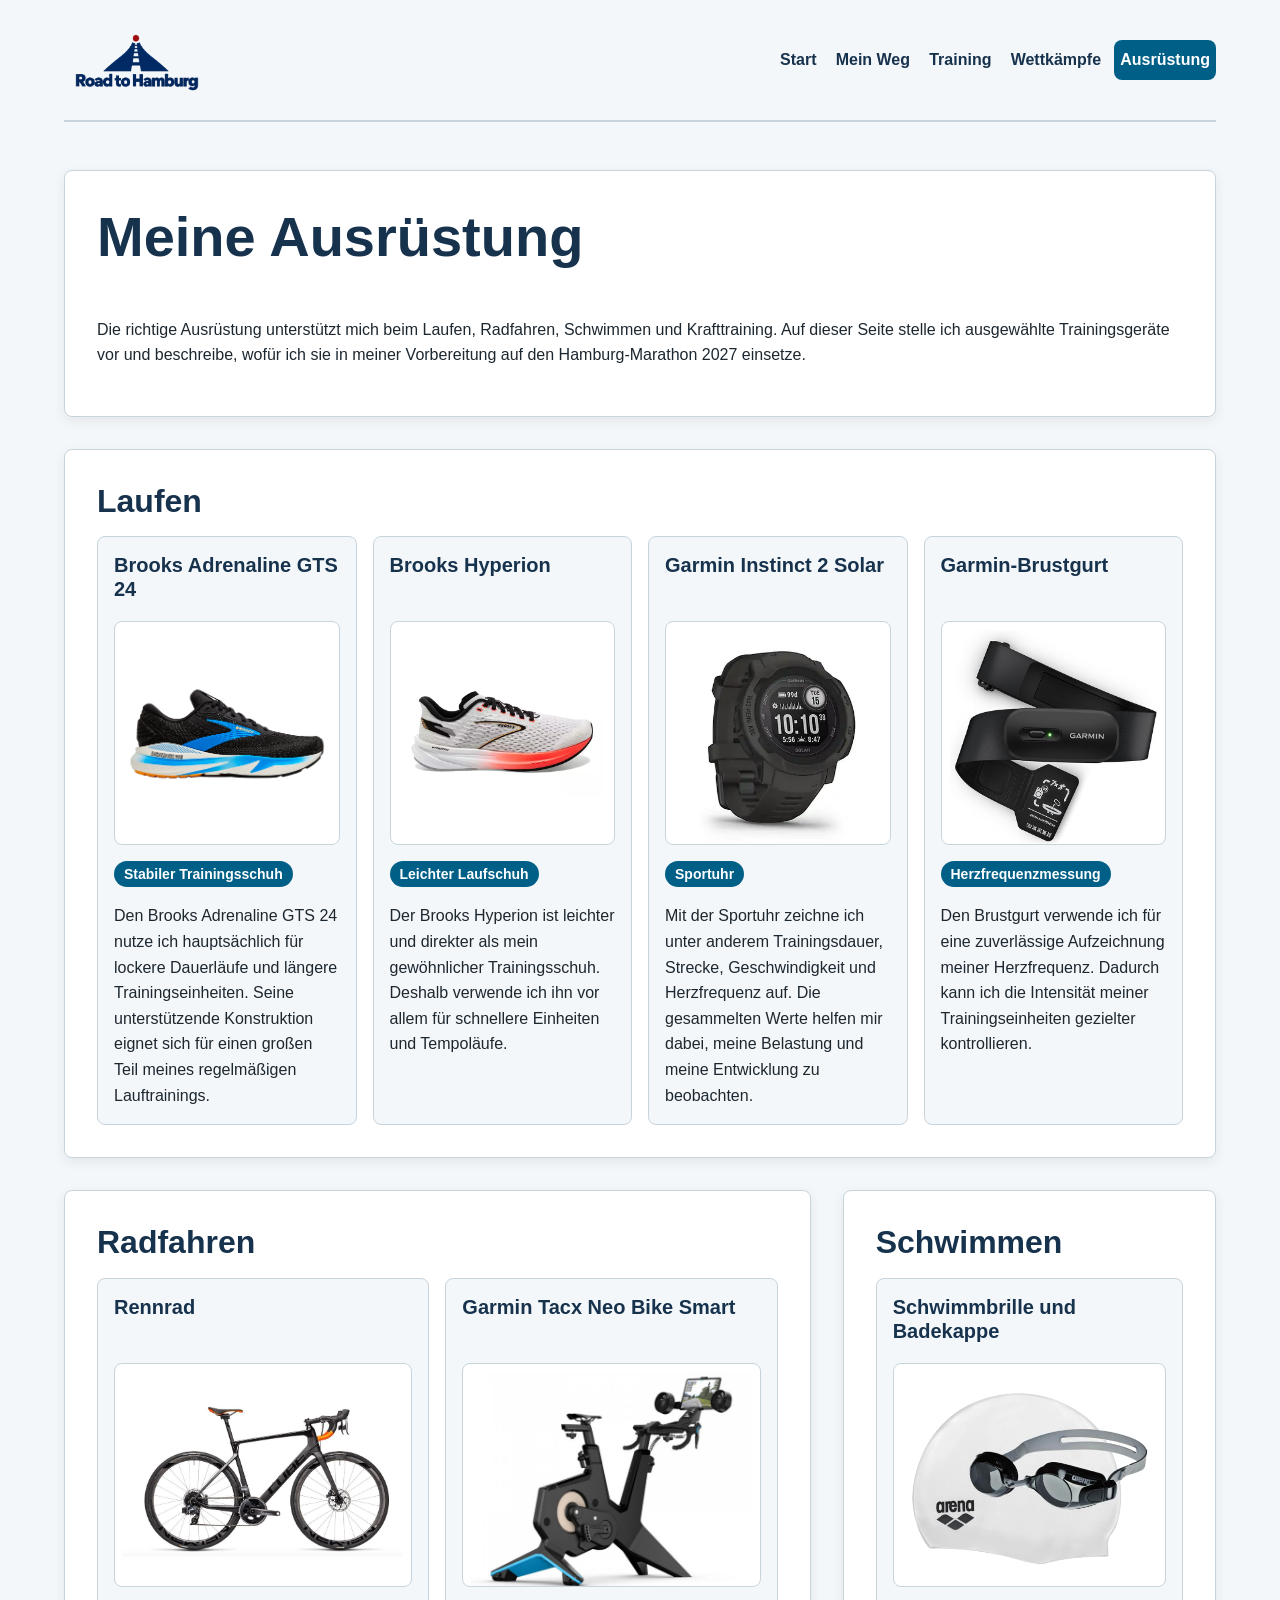
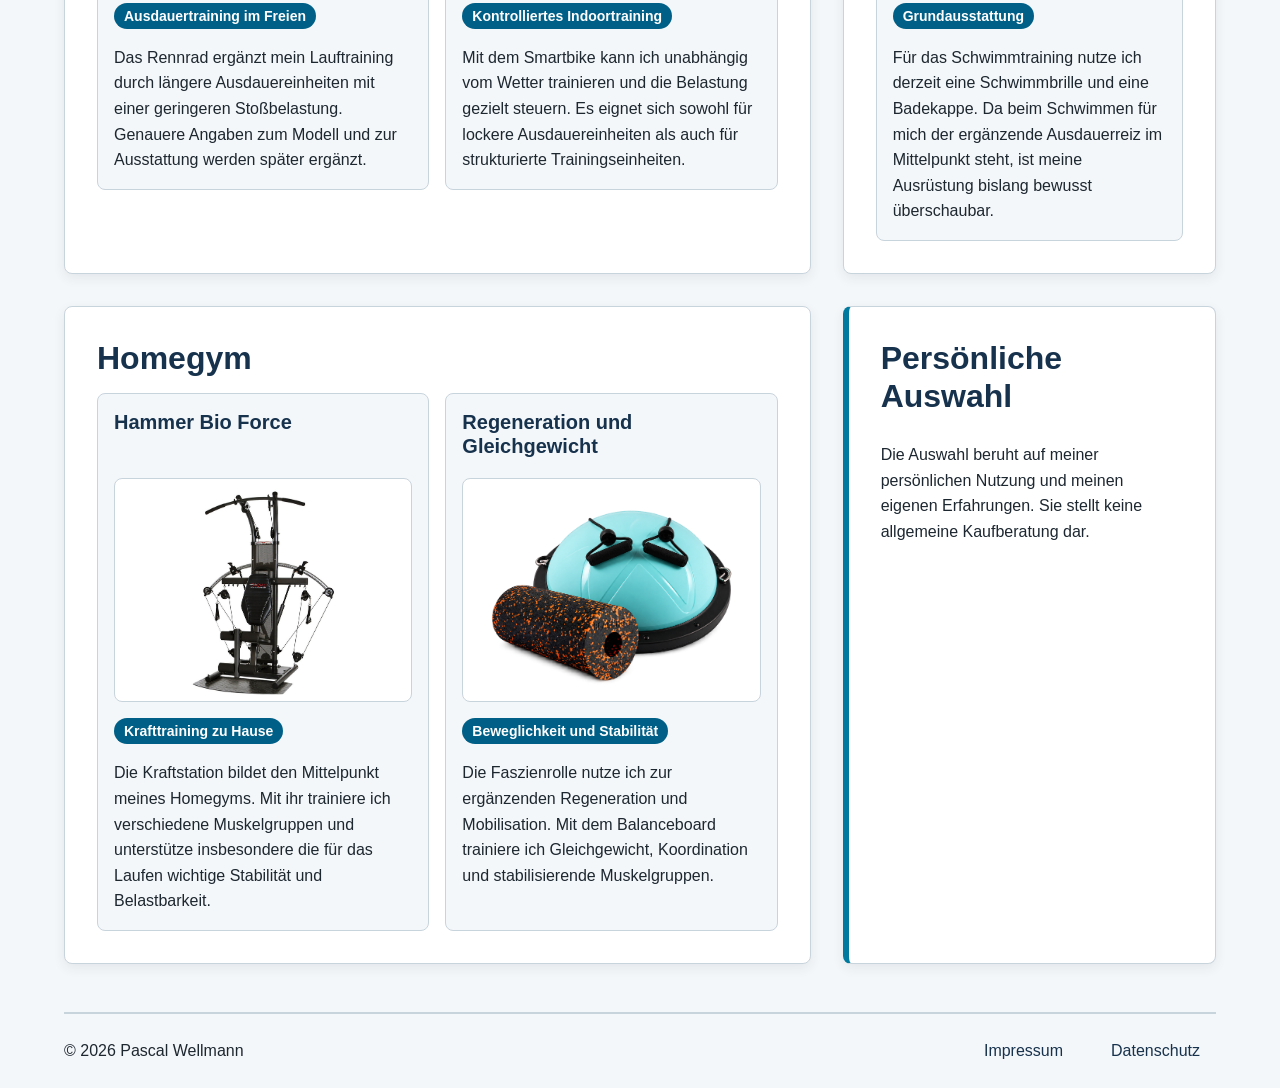
==== ausruestung.html @ a1efd4d9 "expand equipment page with content and illustrations" ====
<!doctype html>
<html lang="de">
  <head>
    <meta charset="UTF-8" />
    <meta name="viewport" content="width=device-width, initial-scale=1.0" />
    <title>Ausrüstung | Road to Hamburg</title>
    <link rel="stylesheet" href="assets/css/styles.css" />
    <script src="assets/js/components.js" defer></script>
  </head>
  <body class="page-equipment">
    <site-header></site-header>

    <main>
      <section class="equipment-intro">
        <h1>Meine Ausrüstung</h1>

        <p>
          Die richtige Ausrüstung unterstützt mich beim Laufen, Radfahren,
          Schwimmen und Krafttraining. Auf dieser Seite stelle ich ausgewählte
          Trainingsgeräte vor und beschreibe, wofür ich sie in meiner
          Vorbereitung auf den Hamburg-Marathon 2027 einsetze.
        </p>
      </section>

      <section class="equipment-running">
        <h2>Laufen</h2>

        <article>
          <h3>Brooks Adrenaline GTS 24</h3>

          <figure class="equipment-image">
            <img
              src="assets/img/gts24.png"
              alt="Mein Brooks Adrenaline GTS 24"
              width="800"
              height="600"
              loading="lazy"
            />
          </figure>

          <p class="equipment-purpose">Stabiler Trainingsschuh</p>

          <p>
            Den Brooks Adrenaline GTS 24 nutze ich hauptsächlich für lockere
            Dauerläufe und längere Trainingseinheiten. Seine unterstützende
            Konstruktion eignet sich für einen großen Teil meines regelmäßigen
            Lauftrainings.
          </p>
        </article>

        <article>
          <h3>Brooks Hyperion</h3>

          <figure class="equipment-image">
            <img
              src="assets/img/hyperion.png"
              alt="Mein Brooks Hyperion"
              width="800"
              height="600"
              loading="lazy"
            />
          </figure>

          <p class="equipment-purpose">Leichter Laufschuh</p>

          <p>
            Der Brooks Hyperion ist leichter und direkter als mein gewöhnlicher
            Trainingsschuh. Deshalb verwende ich ihn vor allem für schnellere
            Einheiten und Tempoläufe.
          </p>
        </article>

        <article>
          <h3>Garmin Instinct 2 Solar</h3>

          <figure class="equipment-image">
            <img
              src="assets/img/instinct-solar.png"
              alt="Meine Garmin Instinct 2 Solar"
              width="800"
              height="600"
              loading="lazy"
            />
          </figure>

          <p class="equipment-purpose">Sportuhr</p>

          <p>
            Mit der Sportuhr zeichne ich unter anderem Trainingsdauer, Strecke,
            Geschwindigkeit und Herzfrequenz auf. Die gesammelten Werte helfen
            mir dabei, meine Belastung und meine Entwicklung zu beobachten.
          </p>
        </article>

        <article>
          <h3>Garmin-Brustgurt</h3>

          <figure class="equipment-image">
            <img
              src="assets/img/brustgurt.png"
              alt="Mein Garmin-Brustgurt zur Herzfrequenzmessung"
              width="800"
              height="600"
              loading="lazy"
            />
          </figure>

          <p class="equipment-purpose">Herzfrequenzmessung</p>

          <p>
            Den Brustgurt verwende ich für eine zuverlässige Aufzeichnung meiner
            Herzfrequenz. Dadurch kann ich die Intensität meiner
            Trainingseinheiten gezielter kontrollieren.
          </p>
        </article>
      </section>

      <section class="equipment-cycling">
        <h2>Radfahren</h2>

        <article>
          <h3>Rennrad</h3>
          <figure class="equipment-image">
            <img
              src="assets/img/rennrad.png"
              alt="Mein Rennrad für das Ausdauertraining im Freien"
              width="800"
              height="600"
              loading="lazy"
            />
          </figure>
          <p class="equipment-purpose">Ausdauertraining im Freien</p>

          <p>
            Das Rennrad ergänzt mein Lauftraining durch längere
            Ausdauereinheiten mit einer geringeren Stoßbelastung. Genauere
            Angaben zum Modell und zur Ausstattung werden später ergänzt.
          </p>
        </article>

        <article>
          <h3>Garmin Tacx Neo Bike Smart</h3>

          <figure class="equipment-image">
            <img
              src="assets/img/smartbike.png"
              alt="Mein Garmin Tacx Neo Bike Smart"
              width="800"
              height="600"
              loading="lazy"
            />
          </figure>

          <p class="equipment-purpose">Kontrolliertes Indoortraining</p>

          <p>
            Mit dem Smartbike kann ich unabhängig vom Wetter trainieren und die
            Belastung gezielt steuern. Es eignet sich sowohl für lockere
            Ausdauereinheiten als auch für strukturierte Trainingseinheiten.
          </p>
        </article>
      </section>

      <section class="equipment-swimming">
        <h2>Schwimmen</h2>

        <article>
          <h3>Schwimmbrille und Badekappe</h3>

          <figure class="equipment-image">
            <img
              src="assets/img/schwimmbrille-badekappe.png"
              alt="Meine Schwimmbrille und Badekappe"
              width="800"
              height="600"
              loading="lazy"
            />
          </figure>

          <p class="equipment-purpose">Grundausstattung</p>

          <p>
            Für das Schwimmtraining nutze ich derzeit eine Schwimmbrille und
            eine Badekappe. Da beim Schwimmen für mich der ergänzende
            Ausdauerreiz im Mittelpunkt steht, ist meine Ausrüstung bislang
            bewusst überschaubar.
          </p>
        </article>
      </section>

      <section class="equipment-homegym">
        <h2>Homegym</h2>

        <article>
          <h3>Hammer Bio Force</h3>

          <figure class="equipment-image">
            <img
              src="assets/img/bioforce.png"
              alt="Meine Hammer Bio Force Kraftstation"
              width="800"
              height="600"
              loading="lazy"
            />
          </figure>

          <p class="equipment-purpose">Krafttraining zu Hause</p>

          <p>
            Die Kraftstation bildet den Mittelpunkt meines Homegyms. Mit ihr
            trainiere ich verschiedene Muskelgruppen und unterstütze
            insbesondere die für das Laufen wichtige Stabilität und
            Belastbarkeit.
          </p>
        </article>

        <article>
          <h3>Regeneration und Gleichgewicht</h3>

          <figure class="equipment-image">
            <img
              src="assets/img/blackroll-balanceboard.png"
              alt="Faszienrolle und Balanceboard für Regeneration und Gleichgewichtstraining"
              width="1536"
              height="1024"
              loading="lazy"
            />
          </figure>

          <p class="equipment-purpose">Beweglichkeit und Stabilität</p>

          <p>
            Die Faszienrolle nutze ich zur ergänzenden Regeneration und
            Mobilisation. Mit dem Balanceboard trainiere ich Gleichgewicht,
            Koordination und stabilisierende Muskelgruppen.
          </p>
        </article>
      </section>

      <aside class="equipment-note">
        <h2>Persönliche Auswahl</h2>

        <p>
          Die Auswahl beruht auf meiner persönlichen Nutzung und meinen eigenen
          Erfahrungen. Sie stellt keine allgemeine Kaufberatung dar.
        </p>
      </aside>
    </main>

    <site-footer></site-footer>
  </body>
</html>
---- assets/css/styles.css ----
/* ========================================
   Grundlegende Designvariablen
   ======================================== */

:root {
  --color-primary: #17324d;
  --color-secondary: #005f86;
  --color-accent: #007a9e;
  --color-background: #f4f7f9;
  --color-surface: #ffffff;
  --color-text: #1d2730;
  --color-text-light: #52616d;
  --color-border: #c8d4dc;
  --color-focus: #ffbf47;

  --font-family: Arial, Helvetica, sans-serif;

  --space-xs: 0.5rem;
  --space-sm: 1rem;
  --space-md: 1.5rem;
  --space-lg: 2rem;
  --space-xl: 3rem;

  --border-radius: 0.5rem;
  --content-width: 72rem;
}

/* ========================================
   Allgemeine Grundeinstellungen
   ======================================== */

*,
*::before,
*::after {
  box-sizing: border-box;
}

html {
  scroll-behavior: smooth;
}

body {
  margin: 0;
  background-color: var(--color-background);
  color: var(--color-text);
  font-family: var(--font-family);
  font-size: 1rem;
  line-height: 1.6;
}

/* ========================================
   Grundlegende Inhaltselemente
   ======================================== */

header,
main,
footer {
  width: min(calc(100% - 2rem), var(--content-width));
  margin-inline: auto;
}

main {
  padding-block: var(--space-lg);
}

section,
aside {
  margin-block-end: var(--space-lg);
}

h1,
h2,
h3 {
  margin-block-start: 0;
  color: var(--color-primary);
  line-height: 1.2;
  hyphens: auto;
  overflow-wrap: anywhere;
}

h1 {
  font-size: clamp(2rem, 6vw, 3.5rem);
}

h2 {
  font-size: clamp(1.5rem, 4vw, 2rem);
}

h3 {
  font-size: 1.25rem;
}

p {
  margin-block-start: 0;
}

img {
  display: block;
  max-width: 100%;
  height: auto;
}

address {
  font-style: normal;
}

dd {
  margin-inline-start: 0;
}

/* ========================================
   Links und Tastaturbedienung
   ======================================== */

a {
  color: var(--color-secondary);
  text-decoration-thickness: 0.125rem;
  text-underline-offset: 0.2rem;
}

a:hover {
  color: var(--color-accent);
}

a:focus-visible {
  outline: 0.1875rem solid var(--color-focus);
  outline-offset: 0.1875rem;
}

/* ========================================
   Header und Hauptnavigation: Smartphone
   ======================================== */

header {
  display: grid;
  grid-template-columns: minmax(0, 1fr) auto;
  align-items: center;
  gap: var(--space-sm) var(--space-md);
  padding-block: var(--space-sm);
  border-bottom: 0.125rem solid var(--color-border);

  /* Seitentitel beziehungsweise Logo */
  & > p {
    grid-column: 1;
    grid-row: 1;
    min-width: 0;
    margin: 0;
    color: var(--color-primary);
    font-size: 1.25rem;
    font-weight: 700;

    & a {
      display: inline-flex;
      align-items: center;
      color: var(--color-primary);
      text-decoration: none;
    }

    & img {
      display: block;
      width: auto;
      max-width: min(11rem, 55vw);
      max-height: 4rem;
    }
  }

  /* Mobiler Menübutton */
  & > .menu-toggle {
    grid-column: 2;
    grid-row: 1;
    justify-self: end;
    min-width: 2.75rem;
    min-height: 2.75rem;
    padding: 0.5rem 0.75rem;
    border: 0.125rem solid var(--color-primary);
    border-radius: var(--border-radius);
    background-color: var(--color-surface);
    color: var(--color-primary);
    font: inherit;
    font-weight: 700;
    cursor: pointer;

    &:hover {
      background-color: var(--color-primary);
      color: var(--color-surface);
    }

    &:focus-visible {
      outline: 0.1875rem solid var(--color-secondary);
      outline-offset: 0.1875rem;
    }
  }

  /* Geschlossene mobile Navigation */
  & > nav {
    display: none;
    grid-column: 1 / -1;
    grid-row: 2;
    justify-self: stretch;
    width: 100%;

    & ul {
      display: flex;
      flex-direction: column;
      align-items: flex-end;
      gap: var(--space-xs);
      margin: 0;
      padding: 0;
      list-style: none;
    }

    & li {
      width: fit-content;
      max-width: 100%;
    }

    & a {
      display: block;
      min-height: 2.75rem;
      padding: 0.625rem var(--space-sm);
      border-radius: var(--border-radius);
      font-weight: 700;
      text-align: right;
      text-decoration: none;
    }

    & a:hover {
      background-color: var(--color-primary);
      color: var(--color-surface);
    }

    & a[aria-current="page"] {
      background-color: var(--color-secondary);
      color: var(--color-surface);
    }
  }
}

/* Geöffnete mobile Navigation */
site-header[data-menu-open] {
  & header > nav {
    display: block;
  }
}

/* ========================================
   Header und Hauptnavigation
   ======================================== */

/* Smartphone */
header {
  display: grid;
  grid-template-columns: minmax(0, 1fr) auto;
  align-items: center;
  gap: var(--space-sm) var(--space-md);
  padding-block: var(--space-sm);
  border-bottom: 0.125rem solid var(--color-border);

  /* Logo */
  & > .site-brand {
    grid-column: 1;
    grid-row: 1;
    display: inline-flex;
    align-items: center;
    justify-self: start;
    min-width: 0;
    text-decoration: none;

    & img {
      display: block;
      width: auto;
      max-width: min(11rem, 55vw);
      max-height: 4rem;
    }

    &:focus-visible {
      outline: 0.1875rem solid var(--color-secondary);
      outline-offset: 0.1875rem;
      border-radius: var(--border-radius);
    }
  }

  /* Menüschaltfläche */
  & > .menu-toggle {
    grid-column: 2;
    grid-row: 1;
    display: inline-flex;
    align-items: center;
    justify-content: center;
    justify-self: end;
    gap: 0.5rem;
    min-width: 2.75rem;
    min-height: 2.75rem;
    padding: 0.5rem 0.75rem;
    border: 0.125rem solid var(--color-primary);
    border-radius: var(--border-radius);
    background-color: var(--color-primary);
    color: var(--color-surface);
    font: inherit;
    font-weight: 700;
    cursor: pointer;

    &::before {
      content: "☰";
      font-size: 1.25rem;
      line-height: 1;
    }

    &:hover {
      background-color: var(--color-secondary);
      border-color: var(--color-secondary);
    }

    &:focus-visible {
      outline: 0.1875rem solid var(--color-secondary);
      outline-offset: 0.1875rem;
    }
  }

  /* Aufklappbare Smartphone-Navigation */
  & > nav {
    display: none;
    grid-column: 1 / -1;
    grid-row: 2;
    width: 100%;
    padding: var(--space-xs);
    border: 0.0625rem solid var(--color-border);
    border-radius: var(--border-radius);
    background-color: var(--color-surface);
    box-shadow: 0 0.25rem 0.75rem rgb(0 0 0 / 10%);

    & ul {
      display: flex;
      flex-direction: column;
      gap: 0;
      margin: 0;
      padding: 0;
      list-style: none;
    }

    & li {
      width: 100%;
      border-bottom: 0.0625rem solid var(--color-border);

      &:last-child {
        border-bottom: 0;
      }
    }

    & a {
      display: flex;
      align-items: center;
      justify-content: flex-end;
      width: 100%;
      min-height: 2.75rem;
      padding: 0.625rem var(--space-sm);
      border-radius: 0;
      color: var(--color-primary);
      font-weight: 700;
      text-align: right;
      text-decoration: none;
    }

    & a:hover {
      background-color: color-mix(
        in srgb,
        var(--color-primary) 10%,
        var(--color-surface)
      );
      color: var(--color-primary);
    }

    & a:focus-visible {
      outline: 0.1875rem solid var(--color-secondary);
      outline-offset: -0.1875rem;
    }

    & a[aria-current="page"] {
      background-color: var(--color-secondary);
      color: var(--color-surface);
    }
  }
}

/* Geöffnetes Smartphone-Menü */
site-header[data-menu-open] {
  & header > nav {
    display: block;
  }

  & .menu-toggle::before {
    content: "×";
  }

  & .menu-toggle span {
    font-size: 0;

    &::after {
      content: "Schließen";
      font-size: 1rem;
    }
  }
}

/* ========================================
   Tablet und Desktop ab 768 Pixel
   ======================================== */

@media (min-width: 48rem) {
  header {
    grid-template-columns: auto minmax(0, 1fr);
    column-gap: var(--space-sm);

    & > .site-brand {
      grid-column: 1;
      grid-row: 1;

      & img {
        max-width: 8rem;
        max-height: 3.5rem;
      }
    }

    & > .menu-toggle {
      display: none;
    }

    & > nav {
      display: block;
      grid-column: 2;
      grid-row: 1;
      justify-self: end;
      width: auto;
      padding: 0;
      border: 0;
      border-radius: 0;
      background-color: transparent;
      box-shadow: none;

      & ul {
        flex-direction: row;
        flex-wrap: nowrap;
        align-items: center;
        justify-content: flex-end;
        gap: 0.45rem;
      }

      & li {
        width: auto;
        border-bottom: 0;
      }

      & a {
        justify-content: center;
        width: auto;
        min-height: 2.5rem;
        padding: 0.5rem 0.375rem;
        border-radius: var(--border-radius);
        font-size: 1rem;
        line-height: 1.5;
        white-space: nowrap;
        text-align: center;
      }

      & a:hover {
        background-color: var(--color-primary);
        color: var(--color-surface);
      }

      & a:focus-visible {
        outline-offset: 0.1875rem;
      }
    }
  }
}

/* ========================================
   Desktop ab 1200 Pixel
   ======================================== */

@media (min-width: 75rem) {
  header {
    column-gap: var(--space-lg);

    & > .site-brand img {
      max-width: 13rem;
      max-height: 4.5rem;
    }
  }
}

/* ========================================
   Footer
   ======================================== */

footer {
  display: flex;
  flex-direction: column;
  align-items: center;
  gap: var(--space-sm);
  padding-block: var(--space-md);
  border-top: 0.125rem solid var(--color-border);
  text-align: center;

  & p {
    align-self: center;
    margin: 0;
  }

  & nav {
    width: 100%;

    & ul {
      display: flex;
      flex-wrap: wrap;
      justify-content: center;
      gap: var(--space-xs) var(--space-sm);
      margin: 0;
      padding: 0;
      list-style: none;
    }

    & a {
      color: var(--color-primary);
      font-weight: 400;
      text-decoration: none;
    }

    & a:hover {
      color: var(--color-secondary);
    }

    & a:focus-visible {
      outline: 0.1875rem solid var(--color-secondary);
      outline-offset: 0.1875rem;
      border-radius: 0.125rem;
    }
  }
}

/* Desktop ab 1200 Pixel */
@media (min-width: 75rem) {
  footer {
    flex-direction: row;
    align-items: center;
    justify-content: space-between;
    text-align: left;

    & p {
      align-self: auto;
    }

    & nav {
      width: auto;

      & ul {
        flex-wrap: nowrap;
        justify-content: flex-end;
      }
    }
  }
}
/* ========================================
   Inhaltsbereiche
   ======================================== */

main {
  & > section,
  & > aside {
    padding: var(--space-md);
    border: 0.0625rem solid var(--color-border);
    border-radius: var(--border-radius);
    background-color: var(--color-surface);
    box-shadow: 0 0.25rem 0.75rem rgb(23 50 77 / 8%);
  }

  & > aside {
    border-inline-start: 0.375rem solid var(--color-accent);
  }

  & > section:last-child,
  & > aside:last-child {
    margin-block-end: 0;
  }
}

/* ========================================
   Karten und Kartengruppen
   ======================================== */

section {
  & > div {
    display: grid;
    gap: var(--space-sm);
  }
}

article {
  min-width: 0;
  padding: var(--space-sm);
  border: 0.0625rem solid var(--color-border);
  border-radius: var(--border-radius);
  background-color: var(--color-background);

  & > :last-child {
    margin-block-end: 0;
  }
}

/* ========================================
   Definitionslisten und Kennzahlen
   ======================================== */

dl {
  display: grid;
  gap: var(--space-sm);
  margin: 0;

  & > div {
    padding: var(--space-sm);
    border-inline-start: 0.25rem solid var(--color-accent);
    background-color: var(--color-background);
  }

  & dt {
    color: var(--color-text-light);
    font-size: 0.875rem;
    font-weight: 700;
  }

  & dd {
    color: var(--color-primary);
    font-size: 1.125rem;
    font-weight: 700;
  }
}

/* ========================================
   Aktionslinks
   ======================================== */

.button-group {
  display: flex;
  flex-wrap: wrap;
  gap: var(--space-xs);
}

.button {
  display: inline-flex;
  align-items: center;
  justify-content: center;
  min-height: 2.75rem;
  padding: 0.625rem var(--space-sm);
  border: 0.125rem solid var(--color-secondary);
  border-radius: var(--border-radius);
  background-color: var(--color-secondary);
  color: var(--color-surface);
  font-weight: 700;
  line-height: 1.2;
  text-align: center;
  text-decoration: none;
  transition:
    background-color 150ms ease,
    border-color 150ms ease,
    color 150ms ease;

  &:hover {
    border-color: var(--color-primary);
    background-color: var(--color-primary);
    color: var(--color-surface);
  }

  &:focus-visible {
    outline: 0.1875rem solid var(--color-secondary);
    outline-offset: 0.1875rem;
  }

  &.button--secondary {
    background-color: transparent;
    color: var(--color-secondary);

    &:hover {
      background-color: var(--color-primary);
      color: var(--color-surface);
    }
  }
}

/* ========================================
   Tablet-Layout ab 768 Pixeln
   ======================================== */

@media (min-width: 48rem) {
  header {
    padding-block: var(--space-md);

    & > p {
      margin-block-end: var(--space-sm);
    }
  }

  nav {
    & ul {
      flex-flow: row wrap;
    }

    & a {
      padding-inline: var(--space-sm);
    }
  }

  main {
    padding-block: var(--space-xl);

    & > section,
    & > aside {
      padding: var(--space-lg);
    }
  }

  section {
    & > div {
      grid-template-columns: repeat(2, minmax(0, 1fr));
    }
  }

  dl {
    grid-template-columns: repeat(2, minmax(0, 1fr));
  }

  footer {
    display: flex;
    align-items: flex-start;
    justify-content: space-between;
    gap: var(--space-md);

    & p {
      margin-block-end: 0;
    }
  }
}

/* ========================================
   Desktop-Layout ab 1200 Pixeln
   ======================================== */

@media (min-width: 75rem) {
  header {
    display: flex;
    align-items: center;
    justify-content: space-between;
    gap: var(--space-lg);

    & > p {
      flex-shrink: 0;
      margin-block-end: 0;
    }

    & nav ul {
      flex-wrap: nowrap;
    }
  }

  section {
    & > div {
      grid-template-columns: repeat(auto-fit, minmax(15rem, 1fr));
    }
  }

  dl {
    grid-template-columns: repeat(auto-fit, minmax(12rem, 1fr));
  }
}

/* ========================================
   Mobile Menüschaltfläche
   ======================================== */

site-header {
  & nav {
    display: none;
    margin-block-start: var(--space-sm);
  }

  &[data-menu-open] nav {
    display: block;
  }
}

.menu-toggle {
  min-height: 2.75rem;
  padding: 0.625rem var(--space-sm);
  border: 0.125rem solid var(--color-secondary);
  border-radius: var(--border-radius);
  background-color: var(--color-surface);
  color: var(--color-secondary);
  font: inherit;
  font-weight: 700;
  cursor: pointer;

  &:hover {
    background-color: var(--color-primary);
    color: var(--color-surface);
  }

  &:focus-visible {
    outline: 0.1875rem solid var(--color-focus);
    outline-offset: 0.1875rem;
  }
}

/* Navigation ab Tabletbreite dauerhaft anzeigen */

@media (min-width: 48rem) {
  site-header {
    & nav {
      display: block;
      margin-block-start: 0;
    }
  }

  .menu-toggle {
    display: none;
  }
}

/* ========================================
   Startseite
   ======================================== */

.page-home {
  & main {
    display: grid;
    gap: var(--space-lg);

    & > section,
    & > aside {
      margin-block-end: 0;
    }
  }

  & .home-stats {
    display: grid;
    gap: var(--space-sm);
  }
}

@media (min-width: 48rem) {
  .page-home {
    & main {
      grid-template-columns: repeat(2, minmax(0, 1fr));
    }

    & .home-intro,
    & .home-stats {
      grid-column: 1 / -1;
    }

    & .home-stats {
      grid-template-columns: repeat(2, minmax(0, 1fr));

      & > h2 {
        grid-column: 1 / -1;
      }
    }
  }
}

@media (min-width: 75rem) {
  .page-home {
    & main {
      grid-template-columns: 2fr 1fr;
    }

    & .home-stats {
      grid-template-columns: repeat(3, minmax(0, 1fr));
    }
  }
}

/* ========================================
   Mein Weg
   ======================================== */

.page-journey {
  & main {
    display: grid;
    gap: var(--space-lg);

    & > section,
    & > aside {
      margin-block-end: 0;
    }
  }

  & .journey-stations {
    display: grid;
    gap: var(--space-sm);

    & article {
      min-width: 0;

      & h3 {
        text-align: center;
      }

      & figure {
        margin: var(--space-md) 0;

        & img {
          display: block;
          width: 100%;
          height: auto;
          aspect-ratio: 3 / 2;
          object-fit: cover;
          border-radius: 0.5rem;
        }

        & figcaption {
          margin-block-start: 0.5rem;
          font-size: 0.875rem;
        }
      }

      & .journey-result {
        display: flex;
        flex-direction: column;
        align-items: center;
        gap: 0.5rem;
        margin-block: var(--space-md);
        padding-inline-start: 0;
        text-align: center;
        list-style: none;

        & li:first-child time {
          font-style: italic;
        }

        & li:last-child time {
          color: #b42318;
          font-size: 1.125rem;
          font-weight: 700;
        }
      }

      & details {
        margin-block-start: var(--space-md);
        padding-block-start: var(--space-md);
        border-block-start: 1px solid #cbd8df;

        & summary {
          color: #00658a;
          font-weight: 700;
          cursor: pointer;
        }

        & summary:hover {
          text-decoration: underline;
        }

        & summary:focus-visible {
          outline: 3px solid #00658a;
          outline-offset: 0.25rem;
        }

        &[open] summary {
          margin-block-end: var(--space-md);
        }

        & p:last-child {
          margin-block-end: 0;
        }
      }
    }
  }
}

/* ========================================
   Mein Weg: Tablet ab 768 Pixeln
   ======================================== */

@media (min-width: 48rem) {
  .page-journey {
    & main {
      grid-template-columns: repeat(2, minmax(0, 1fr));
    }

    & .journey-intro,
    & .journey-stations {
      grid-column: 1 / -1;
    }

    & .journey-stations {
      grid-template-columns: repeat(2, minmax(0, 1fr));

      & > h2 {
        grid-column: 1 / -1;
      }
    }
  }
}

/* ========================================
   Mein Weg: Desktop ab 1200 Pixeln
   ======================================== */

@media (min-width: 75rem) {
  .page-journey {
    & main {
      grid-template-columns: 2fr 1fr;
    }

    & .journey-stations {
      grid-template-columns: repeat(4, minmax(0, 1fr));

      & > h2 {
        grid-column: 1 / -1;
      }
    }
  }
}

/* ========================================
   Training
   ======================================== */

/* Smartphone */
.page-training {
  & main {
    display: grid;
    gap: var(--space-lg);

    & > section,
    & > aside {
      margin-block-end: 0;
    }
  }

  /* Einleitung */
  & .training-intro {
    display: grid;
    gap: var(--space-md);

    & > h1 {
      grid-column: 1 / -1;
    }

    & figure {
      width: min(100%, 20rem);
      margin: 0 auto;

      & img {
        display: block;
        width: 100%;
        height: auto;
        aspect-ratio: 3 / 2;
        object-fit: cover;
        border-radius: var(--border-radius);
      }

      & figcaption {
        margin-block-start: var(--space-xs);
        font-size: 0.875rem;
        text-align: center;
      }
    }
  }

  /* Kartenbereiche */
  & .training-areas,
  & .training-week,
  & .training-load {
    display: grid;
    gap: var(--space-sm);
  }

  & .training-areas > h2,
  & .training-week > h2,
  & .training-week > p,
  & .training-load > h2 {
    grid-column: 1 / -1;
  }

  /* Trainingsbereiche und Piktogramme */
  & .training-areas {
    & article {
      text-align: left;
    }

    & article h3 {
      text-align: center;
    }

    & .training-icon {
      display: block;
      width: 5rem;
      height: 5rem;
      margin-inline: auto;
      margin-block-end: var(--space-sm);
      object-fit: contain;
    }
  }

  /* Trainingsphasen */
  & .training-phase {
    & > p {
      margin-block-end: var(--space-md);
    }
  }

  & .training-phases {
    display: grid;
    gap: var(--space-sm);
    margin: 0;
    padding: 0;
    list-style: none;

    & li {
      margin: 0;
    }

    & article,
    & details {
      height: 100%;
      padding: var(--space-md);
      border: 0.0625rem solid var(--color-border);
      border-radius: var(--border-radius);
      background-color: var(--color-surface);
    }

    /* Aktuelle Phase */
    & li[aria-current="step"] article {
      border: 0.125rem solid var(--color-secondary);
      background-color: color-mix(
        in srgb,
        var(--color-secondary) 10%,
        var(--color-surface)
      );
    }

    & .phase-status {
      display: inline-block;
      margin-block-end: var(--space-xs);
      padding: 0.25rem 0.625rem;
      border-radius: 999rem;
      background-color: var(--color-secondary);
      color: var(--color-surface);
      font-size: 0.875rem;
      font-weight: 700;
    }

    /* Aufklappbare zukünftige Phasen */
    & summary {
      color: var(--color-primary);
      cursor: pointer;

      & h3 {
        display: inline;
        margin: 0;
      }

      &:hover {
        color: var(--color-secondary);
      }

      &:focus-visible {
        outline: 0.1875rem solid var(--color-secondary);
        outline-offset: 0.25rem;
      }
    }

    & details[open] summary {
      margin-block-end: var(--space-sm);
    }

    & details p:last-child,
    & article p:last-child {
      margin-block-end: 0;
    }
  }
}

/* ========================================
   Tablet ab 768 Pixel
   ======================================== */

@media (min-width: 48rem) {
  .page-training {
    & main {
      grid-template-columns: repeat(2, minmax(0, 1fr));
    }

    & .training-intro,
    & .training-areas,
    & .training-week,
    & .training-load,
    & .training-phase,
    & .training-principles {
      grid-column: 1 / -1;
    }

    /* Einleitungstext links, kleineres Bild rechts */
    & .training-intro {
      grid-template-columns: minmax(0, 1fr) minmax(12rem, 18rem);
      align-items: center;

      & > h1 {
        grid-column: 1 / -1;
      }

      & > p {
        grid-column: 1;
      }

      & > figure {
        grid-column: 2;
        grid-row: 2 / span 2;
        align-self: center;
        width: 100%;
      }
    }

    /* Zwei mal zwei Trainingsbereiche */
    & .training-areas {
      grid-template-columns: repeat(2, minmax(0, 1fr));
    }

    /* Zwei mal zwei Bestandteile der Trainingswoche */
    & .training-week {
      grid-template-columns: repeat(2, minmax(0, 1fr));
    }

    /* Drei Belastungsstufen nebeneinander */
    & .training-load {
      grid-template-columns: repeat(3, minmax(0, 1fr));
    }

    /* Trainingsphasen in zwei Spalten */
    & .training-phases {
      grid-template-columns: repeat(2, minmax(0, 1fr));
    }
  }
}

/* ========================================
   Desktop ab 1200 Pixel
   ======================================== */

@media (min-width: 75rem) {
  .page-training {
    & main {
      grid-template-columns: 2fr 1fr;
    }

    /* Einleitung und Trainingsbereiche über die gesamte Breite */
    & .training-intro,
    & .training-areas {
      grid-column: 1 / -1;
    }

    /* Einleitungsbild bleibt rechts und kompakt */
    & .training-intro {
      grid-template-columns: minmax(0, 1.4fr) minmax(16rem, 18rem);
    }

    /* Vier Trainingsbereiche nebeneinander */
    & .training-areas {
      grid-template-columns: repeat(4, minmax(0, 1fr));
    }

    /* Wochenstruktur links */
    & .training-week {
      grid-column: 1;
      grid-template-columns: repeat(2, minmax(0, 1fr));
      align-content: start;
    }

    /* Belastungssteuerung rechts */
    & .training-load {
      grid-column: 2;
      grid-template-columns: 1fr;
    }

    /* Trainingsphasen links */
    & .training-phase {
      grid-column: 1;
    }

    & .training-phases {
      grid-template-columns: 1fr;
    }

    /* Trainingsgrundsätze rechts */
    & .training-principles {
      grid-column: 2;
    }
  }
}

/* ========================================
   Wettkämpfe
   ======================================== */

/* Smartphone */
.page-competitions {
  & main {
    display: grid;
    gap: var(--space-lg);

    & > section,
    & > aside {
      min-width: 0;
      margin-block-end: 0;
    }
  }

  /* ========================================
     Einleitung
     ======================================== */

  & .competitions-intro {
    display: grid;
    gap: var(--space-md);

    & > h1 {
      grid-column: 1 / -1;
    }

    & figure {
      width: min(100%, 20rem);
      margin: 0 auto;

      & img {
        display: block;
        width: 100%;
        height: auto;
        aspect-ratio: 3 / 2;
        object-fit: cover;
        border-radius: var(--border-radius);
      }

      & figcaption {
        margin-block-start: var(--space-xs);
        font-size: 0.875rem;
        text-align: center;
      }
    }
  }

  /* ========================================
     Hauptwettkampf
     ======================================== */

  & .competitions-main {
    & article {
      display: grid;
      gap: var(--space-sm);
      min-width: 0;
    }

    & h3 {
      margin-block: 0;
    }

    & dl {
      display: grid;
      grid-template-columns: 1fr;
      gap: var(--space-sm);
      margin: 0;
    }

    & dl > div {
      min-width: 0;
      padding: var(--space-sm);
      border: 0.0625rem solid var(--color-border);
      border-radius: var(--border-radius);
      background-color: var(--color-surface);
      text-align: center;
    }

    & dt {
      font-weight: 700;
    }

    & dd {
      min-width: 0;
      margin: var(--space-xs) 0 0;
      overflow-wrap: anywhere;
    }
  }

  /* Status des Hauptwettkampfs */
  & .competition-status {
    justify-self: start;
    margin: 0;
    padding: 0.25rem 0.625rem;
    border-radius: 999rem;
    background-color: var(--color-secondary);
    color: var(--color-surface);
    font-size: 0.875rem;
    font-weight: 700;
  }

  /* Streckenbild */
  & .competition-route {
    width: 100%;
    max-width: 42rem;
    margin: var(--space-sm) auto;

    & img {
      display: block;
      width: 100%;
      height: auto;
      max-height: 26rem;
      object-fit: contain;
      border: 0.0625rem solid var(--color-border);
      border-radius: var(--border-radius);
      background-color: var(--color-surface);
    }

    & figcaption {
      margin-block-start: var(--space-xs);
      font-size: 0.875rem;
      text-align: center;

      & a {
        color: var(--color-primary);
      }

      & a:hover {
        color: var(--color-secondary);
      }
    }
  }

  /* ========================================
     Vorbereitungswettkämpfe
     ======================================== */

  & .competitions-planned {
    & > p {
      margin-block-end: var(--space-md);
    }
  }

  & .competitions-preparation {
    display: grid;
    gap: var(--space-sm);
    margin: 0;
    padding: 0;
    list-style: none;

    & li {
      min-width: 0;
      margin: 0;
    }

    & details {
      height: auto;
      min-width: 0;
      padding: var(--space-md);
      border: 0.0625rem solid var(--color-border);
      border-radius: var(--border-radius);
      background-color: var(--color-surface);
    }

    & summary {
      display: flex;
      flex-wrap: wrap;
      align-items: center;
      gap: var(--space-xs) var(--space-sm);
      min-width: 0;
      color: var(--color-primary);
      list-style: none;
      cursor: pointer;

      &::-webkit-details-marker {
        display: none;
      }

      &::after {
        content: "+";
        flex: 0 0 auto;
        font-size: 1.5rem;
        font-weight: 700;
        line-height: 1;
      }

      &:hover .competition-title {
        color: var(--color-secondary);
      }

      &:focus-visible {
        outline: 0.1875rem solid var(--color-secondary);
        outline-offset: 0.25rem;
      }
    }

    & details[open] summary {
      margin-block-end: var(--space-md);

      &::after {
        content: "−";
      }
    }

    /* Wettkampfname */
    & .competition-title {
      flex: 1 1 12rem;
      min-width: 0;
      font-size: 1.125rem;
      font-weight: 700;
      overflow-wrap: anywhere;
    }

    /* Statusmarkierungen */
    & .competition-state {
      flex: 0 0 auto;
      padding: 0.25rem 0.625rem;
      border-radius: 999rem;
      font-size: 0.8125rem;
      font-weight: 700;
      white-space: nowrap;
    }

    & .competition-state.completed {
      background-color: var(--color-primary);
      color: var(--color-surface);
    }

    & .competition-state.planned {
      background-color: var(--color-secondary);
      color: var(--color-surface);
    }

    & .competition-state.open {
      border: 0.0625rem solid var(--color-border);
      background-color: transparent;
      color: var(--color-primary);
    }

    /* Daten innerhalb eines Vorbereitungslaufs */
    & dl {
      display: grid;
      grid-template-columns: 1fr;
      gap: var(--space-sm);
      margin: 0 0 var(--space-md);
    }

    & dl > div {
      display: grid;
      grid-template-columns: minmax(4.5rem, auto) minmax(0, 1fr);
      gap: var(--space-sm);
      min-width: 0;
      padding: var(--space-sm);
      border: 0.0625rem solid var(--color-border);
      border-inline-start: 0.25rem solid var(--color-secondary);
      border-radius: var(--border-radius);
      background-color: color-mix(
        in srgb,
        var(--color-primary) 5%,
        var(--color-surface)
      );
    }

    & dt {
      min-width: 0;
      font-weight: 700;
    }

    & dd {
      min-width: 0;
      margin: 0;
      overflow-wrap: anywhere;
      hyphens: auto;
    }

    & p {
      overflow-wrap: anywhere;
    }

    & p:last-child {
      margin-block-end: 0;
    }
  }

  /* ========================================
     Wettkampfbilanz
     ======================================== */

  & .competitions-balance {
    & dl {
      display: grid;
      grid-template-columns: 1fr;
      gap: var(--space-sm);
      margin-block: var(--space-md);
    }

    & dl > div {
      min-width: 0;
      padding: var(--space-sm);
      border: 0.0625rem solid var(--color-border);
      border-radius: var(--border-radius);
      background-color: var(--color-surface);
      text-align: center;
    }

    & dt {
      font-weight: 700;
    }

    & dd {
      min-width: 0;
      margin: var(--space-xs) 0 0;
      color: var(--color-secondary);
      font-weight: 700;
      overflow-wrap: anywhere;
    }
  }
}

/* Sehr kleine Smartphones bis 352 Pixel */
@media (max-width: 22rem) {
  .page-competitions {
    & .competitions-preparation {
      & details {
        padding: var(--space-sm);
      }

      & dl > div {
        grid-template-columns: 1fr;
        gap: 0.25rem;
      }

      & dd {
        overflow-wrap: normal;
        word-break: normal;
        hyphens: none;
      }
    }
  }
}

/* ========================================
   Tablet ab 768 Pixel
   ======================================== */

@media (min-width: 48rem) {
  .page-competitions {
    & main {
      grid-template-columns: repeat(2, minmax(0, 1fr));
      grid-template-areas:
        "intro intro"
        "main main"
        "balance balance"
        "planned planned"
        "note note";
    }

    & .competitions-intro {
      grid-area: intro;
      grid-template-columns: minmax(0, 1fr) minmax(12rem, 18rem);
      align-items: start;

      & > h1 {
        grid-column: 1 / -1;
      }

      & > p {
        grid-column: 1;
        align-self: start;
      }

      & > figure {
        grid-column: 2;
        grid-row: 2;
        align-self: start;
        width: 100%;
      }
    }

    & .competitions-main {
      grid-area: main;

      & dl {
        grid-template-columns: repeat(3, minmax(0, 1fr));
      }
    }

    & .competitions-balance {
      grid-area: balance;

      & dl {
        grid-template-columns: repeat(2, minmax(0, 1fr));
      }
    }

    & .competitions-planned {
      grid-area: planned;
    }

    & .competitions-preparation {
      & dl {
        grid-template-columns: repeat(2, minmax(0, 1fr));
        gap: var(--space-sm);
      }
    }

    & .competitions-note {
      grid-area: note;
    }
  }
}

/* ========================================
   Desktop ab 1200 Pixel
   ======================================== */

@media (min-width: 75rem) {
  .page-competitions {
    & main {
      grid-template-columns: 2fr 1fr;
      grid-template-areas:
        "intro intro"
        "main balance"
        "planned note";
    }

    & .competitions-intro {
      grid-template-columns: minmax(0, 1.4fr) minmax(16rem, 18rem);
    }

    & .competitions-main {
      & dl {
        grid-template-columns: repeat(3, minmax(0, 1fr));
      }
    }

    & .competitions-balance {
      & dl {
        grid-template-columns: 1fr;
      }
    }
  }
}

/* ========================================
   Ausrüstung
   ======================================== */

/* Smartphone */
.page-equipment {
  & main {
    display: grid;
    gap: var(--space-lg);

    & > section,
    & > aside {
      min-width: 0;
      margin-block-end: 0;
    }
  }

  /* ========================================
     Ausrüstungsbereiche
     ======================================== */

  & .equipment-running,
  & .equipment-cycling,
  & .equipment-swimming,
  & .equipment-homegym {
    display: grid;
    align-content: start;
    gap: var(--space-sm);

    & > h2 {
      margin: 0;
    }
  }

  /* ========================================
     Ausrüstungskarten
     ======================================== */

  & article {
    display: flex;
    min-width: 0;
    height: 100%;
    flex-direction: column;
    gap: var(--space-sm);

    & h3,
    & p,
    & figure,
    & dl {
      margin: 0;
    }
  }

  /* ========================================
     Produktbilder
     ======================================== */

  & .equipment-image {
    display: grid;
    width: 100%;
    height: 14rem;
    overflow: hidden;
    place-items: center;
    box-sizing: border-box;
    border: 0.0625rem solid var(--color-border);
    border-radius: var(--border-radius);
    background-color: var(--color-surface);

    & img {
      display: block;
      width: 100%;
      height: 100%;
      padding: var(--space-xs);
      box-sizing: border-box;
      object-fit: contain;
      object-position: center;
    }
  }

  /* ========================================
     Einsatzzweck
     ======================================== */

  & .equipment-purpose {
    align-self: flex-start;
    padding: 0.25rem 0.625rem;
    border-radius: 999rem;
    background-color: var(--color-secondary);
    color: var(--color-surface);
    font-size: 0.875rem;
    font-weight: 700;
    line-height: 1.3;
  }

  /* ========================================
     Technische Angaben
     ======================================== */

  & article dl {
    display: grid;
    grid-template-columns: 1fr;
    gap: var(--space-xs);
    margin-block-start: auto;
  }

  & article dl > div {
    display: grid;
    grid-template-columns: minmax(5rem, auto) minmax(0, 1fr);
    gap: var(--space-sm);
    padding-block: var(--space-xs);
    border-bottom: 0.0625rem solid var(--color-border);
  }

  & article dt {
    font-weight: 700;
  }

  & article dd {
    min-width: 0;
    margin: 0;
    overflow-wrap: anywhere;
  }

  /* ========================================
     Persönlicher Hinweis
     ======================================== */

  & .equipment-note {
    & p:last-child {
      margin-block-end: 0;
    }
  }
}

/* ========================================
   Sehr kleine Smartphones bis 352 Pixel
   ======================================== */

@media (max-width: 22rem) {
  .page-equipment {
    & article dl > div {
      grid-template-columns: 1fr;
      gap: 0.25rem;
    }

    & article dd {
      overflow-wrap: normal;
      word-break: normal;
      hyphens: none;
    }

    & .equipment-purpose {
      overflow-wrap: anywhere;
    }
  }
}

/* ========================================
   Tablet ab 768 Pixel
   ======================================== */

@media (min-width: 48rem) {
  .page-equipment {
    & main {
      grid-template-columns: repeat(2, minmax(0, 1fr));
      grid-template-areas:
        "intro intro"
        "running running"
        "cycling cycling"
        "homegym homegym"
        "swimming note";
    }

    /* Einheitliche Höhe der Kartenüberschriften */
    & article h3 {
      min-height: 3.25rem;
    }

    /* Einleitung */
    & .equipment-intro {
      grid-area: intro;
    }

    /* Laufausrüstung */
    & .equipment-running {
      grid-area: running;
      grid-template-columns: repeat(2, minmax(0, 1fr));

      & > h2 {
        grid-column: 1 / -1;
      }
    }

    /* Radausrüstung */
    & .equipment-cycling {
      grid-area: cycling;
      grid-template-columns: repeat(2, minmax(0, 1fr));

      & > h2 {
        grid-column: 1 / -1;
      }
    }

    /* Homegym */
    & .equipment-homegym {
      grid-area: homegym;
      grid-template-columns: repeat(2, minmax(0, 1fr));

      & > h2 {
        grid-column: 1 / -1;
      }
    }

    /* Schwimmausrüstung */
    & .equipment-swimming {
      grid-area: swimming;
    }

    /* Persönlicher Hinweis */
    & .equipment-note {
      grid-area: note;
    }
  }
}

/* ========================================
   Desktop ab 1200 Pixel
   ======================================== */

@media (min-width: 75rem) {
  .page-equipment {
    & main {
      grid-template-columns: 2fr 1fr;
      grid-template-areas:
        "intro intro"
        "running running"
        "cycling swimming"
        "homegym note";
    }

    /* Vier Laufkarten nebeneinander */
    & .equipment-running {
      grid-template-columns: repeat(4, minmax(0, 1fr));

      & > h2 {
        grid-column: 1 / -1;
      }
    }

    /* Zwei Fahrradkarten nebeneinander */
    & .equipment-cycling {
      grid-template-columns: repeat(2, minmax(0, 1fr));

      & > h2 {
        grid-column: 1 / -1;
      }
    }

    /* Zwei Homegym-Karten nebeneinander */
    & .equipment-homegym {
      grid-template-columns: repeat(2, minmax(0, 1fr));

      & > h2 {
        grid-column: 1 / -1;
      }
    }
  }
}

/* ========================================
   Impressum und Datenschutzerklärung
   ======================================== */

.page-legal {
  & main {
    display: grid;
    gap: var(--space-lg);
    max-width: 56rem;

    & > section {
      margin-block-end: 0;
    }
  }
}

@media (min-width: 48rem) {
  .page-privacy {
    & main {
      grid-template-columns: repeat(2, minmax(0, 1fr));
    }

    & .privacy-intro,
    & .privacy-rights,
    & .privacy-date {
      grid-column: 1 / -1;
    }
  }
}
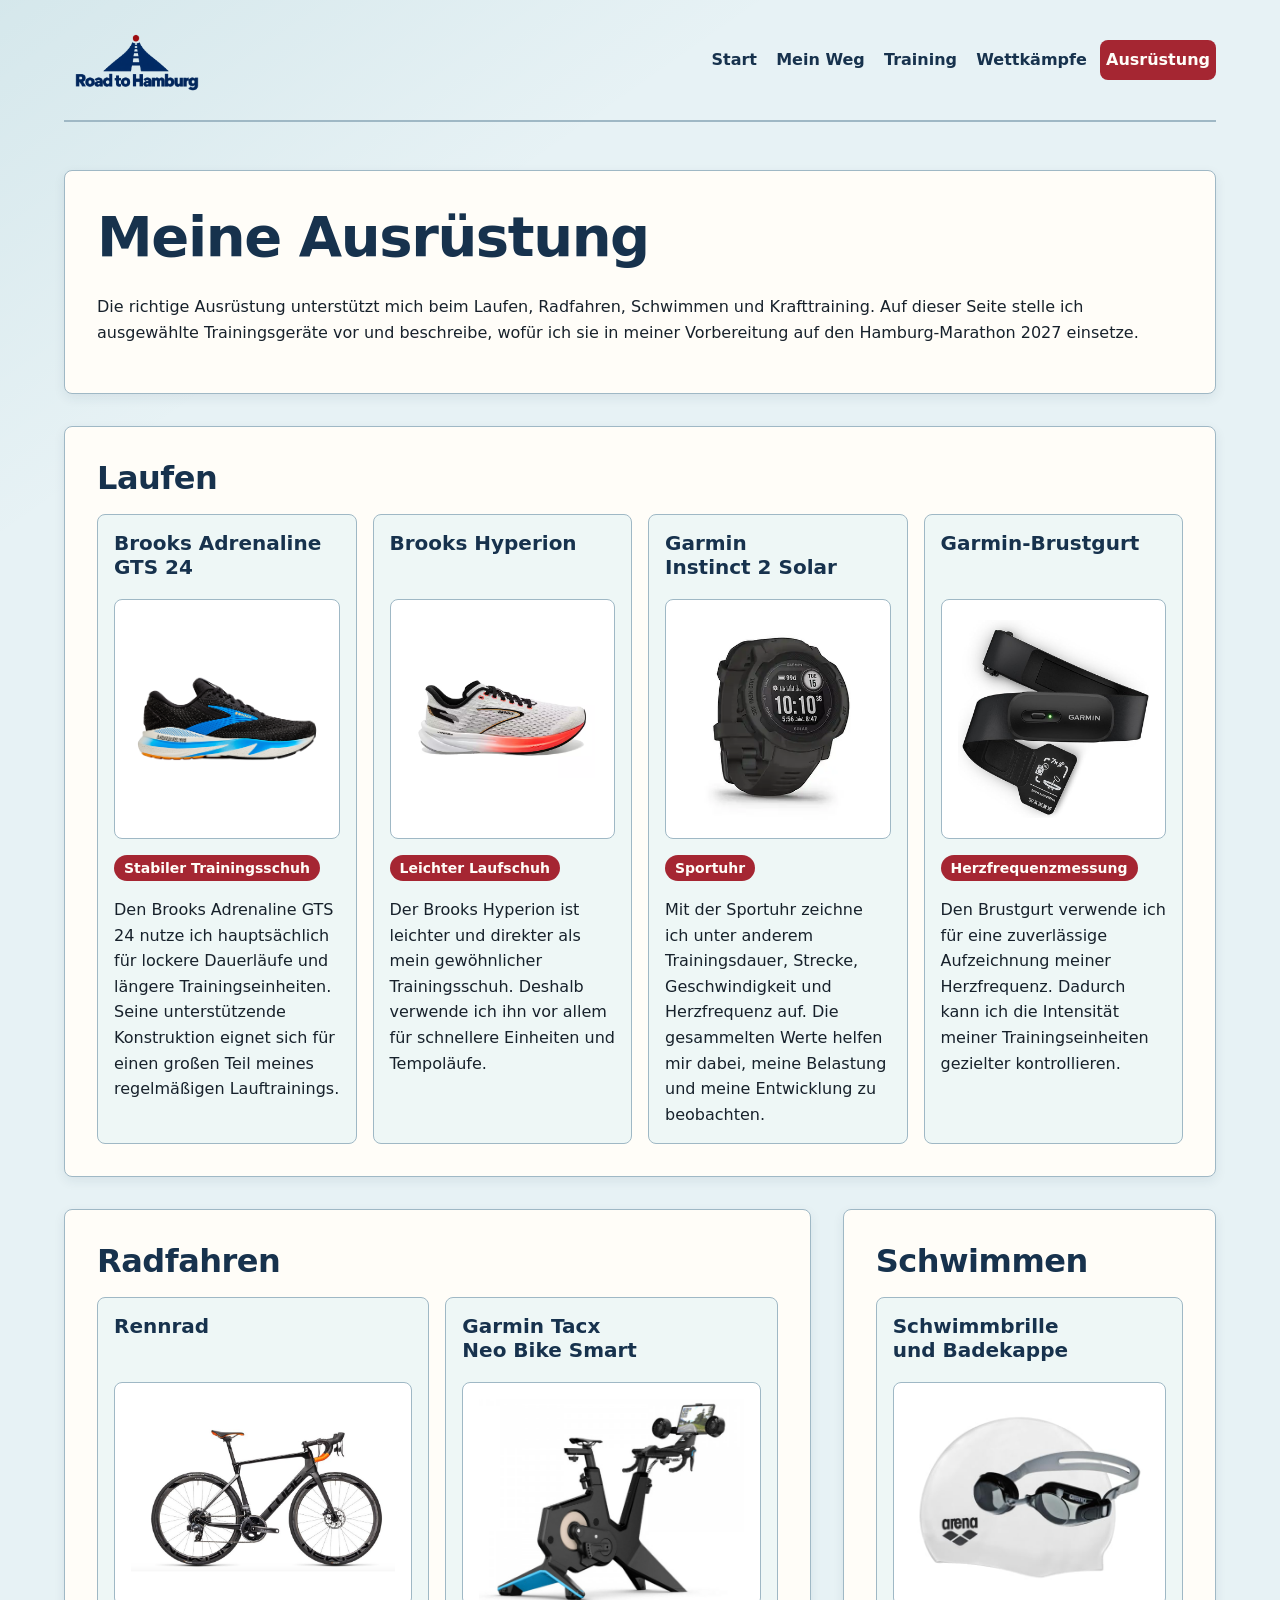
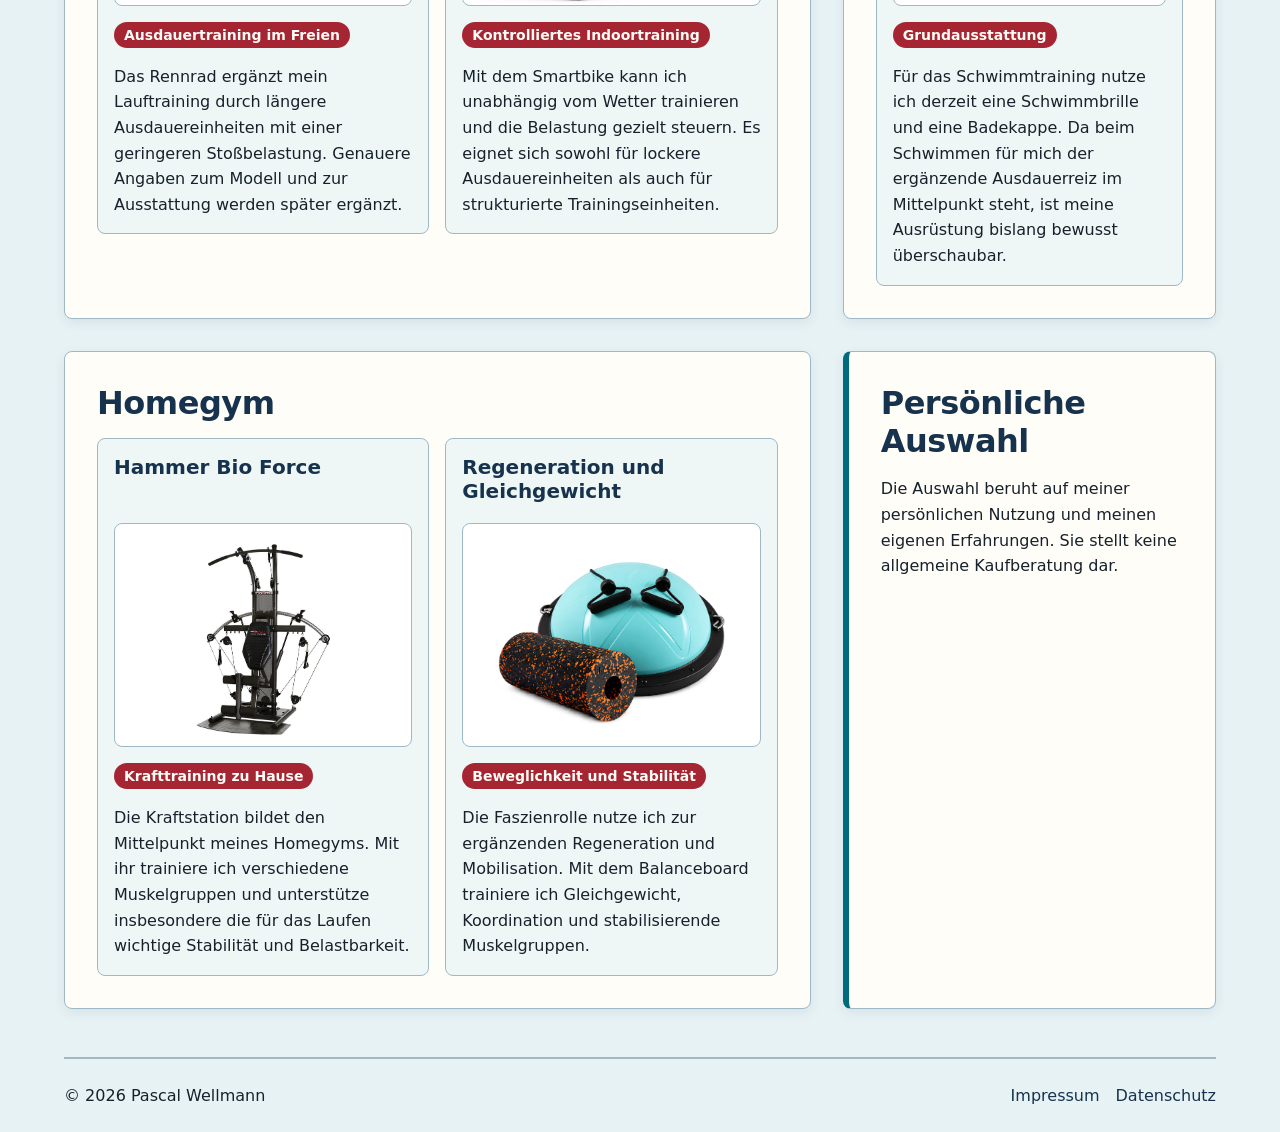
==== commit 54d77fda: "refactor: clean up styles and improve accessibility" ====
--- a/ausruestung.html
+++ b/ausruestung.html
@@ -3,10 +3,18 @@
   <head>
     <meta charset="UTF-8" />
     <meta name="viewport" content="width=device-width, initial-scale=1.0" />
+
+    <meta
+      name="description"
+      content="Meine persönliche Ausrüstung für das Lauftraining, Radfahren, Schwimmen und Krafttraining auf dem Weg zum Hamburg-Marathon 2027."
+    />
+
     <title>Ausrüstung | Road to Hamburg</title>
+
     <link rel="stylesheet" href="assets/css/styles.css" />
     <script src="assets/js/components.js" defer></script>
   </head>
+
   <body class="page-equipment">
     <site-header></site-header>
 
@@ -28,10 +36,10 @@
         <article>
           <h3>Brooks Adrenaline GTS 24</h3>
 
-          <figure class="equipment-image">
+          <figure class="equipment-image" aria-hidden="true">
             <img
               src="assets/img/gts24.png"
-              alt="Mein Brooks Adrenaline GTS 24"
+              alt=""
               width="800"
               height="600"
               loading="lazy"
@@ -51,10 +59,10 @@
         <article>
           <h3>Brooks Hyperion</h3>
 
-          <figure class="equipment-image">
+          <figure class="equipment-image" aria-hidden="true">
             <img
               src="assets/img/hyperion.png"
-              alt="Mein Brooks Hyperion"
+              alt=""
               width="800"
               height="600"
               loading="lazy"
@@ -73,10 +81,10 @@
         <article>
           <h3>Garmin Instinct 2 Solar</h3>
 
-          <figure class="equipment-image">
+          <figure class="equipment-image" aria-hidden="true">
             <img
               src="assets/img/instinct-solar.png"
-              alt="Meine Garmin Instinct 2 Solar"
+              alt=""
               width="800"
               height="600"
               loading="lazy"
@@ -95,10 +103,10 @@
         <article>
           <h3>Garmin-Brustgurt</h3>
 
-          <figure class="equipment-image">
+          <figure class="equipment-image" aria-hidden="true">
             <img
               src="assets/img/brustgurt.png"
-              alt="Mein Garmin-Brustgurt zur Herzfrequenzmessung"
+              alt=""
               width="800"
               height="600"
               loading="lazy"
@@ -120,15 +128,17 @@
 
         <article>
           <h3>Rennrad</h3>
-          <figure class="equipment-image">
+
+          <figure class="equipment-image" aria-hidden="true">
             <img
               src="assets/img/rennrad.png"
-              alt="Mein Rennrad für das Ausdauertraining im Freien"
-              width="800"
-              height="600"
-              loading="lazy"
-            />
-          </figure>
+              alt=""
+              width="800"
+              height="600"
+              loading="lazy"
+            />
+          </figure>
+
           <p class="equipment-purpose">Ausdauertraining im Freien</p>
 
           <p>
@@ -141,10 +151,10 @@
         <article>
           <h3>Garmin Tacx Neo Bike Smart</h3>
 
-          <figure class="equipment-image">
+          <figure class="equipment-image" aria-hidden="true">
             <img
               src="assets/img/smartbike.png"
-              alt="Mein Garmin Tacx Neo Bike Smart"
+              alt=""
               width="800"
               height="600"
               loading="lazy"
@@ -167,10 +177,10 @@
         <article>
           <h3>Schwimmbrille und Badekappe</h3>
 
-          <figure class="equipment-image">
+          <figure class="equipment-image" aria-hidden="true">
             <img
               src="assets/img/schwimmbrille-badekappe.png"
-              alt="Meine Schwimmbrille und Badekappe"
+              alt=""
               width="800"
               height="600"
               loading="lazy"
@@ -194,10 +204,10 @@
         <article>
           <h3>Hammer Bio Force</h3>
 
-          <figure class="equipment-image">
+          <figure class="equipment-image" aria-hidden="true">
             <img
               src="assets/img/bioforce.png"
-              alt="Meine Hammer Bio Force Kraftstation"
+              alt=""
               width="800"
               height="600"
               loading="lazy"
@@ -217,10 +227,10 @@
         <article>
           <h3>Regeneration und Gleichgewicht</h3>
 
-          <figure class="equipment-image">
+          <figure class="equipment-image" aria-hidden="true">
             <img
               src="assets/img/blackroll-balanceboard.png"
-              alt="Faszienrolle und Balanceboard für Regeneration und Gleichgewichtstraining"
+              alt=""
               width="1536"
               height="1024"
               loading="lazy"
--- a/assets/css/styles.css
+++ b/assets/css/styles.css
@@ -3,17 +3,35 @@
    ======================================== */
 
 :root {
+  /* Marken- und Aktionsfarben */
   --color-primary: #17324d;
-  --color-secondary: #005f86;
-  --color-accent: #007a9e;
-  --color-background: #f4f7f9;
-  --color-surface: #ffffff;
-  --color-text: #1d2730;
-  --color-text-light: #52616d;
-  --color-border: #c8d4dc;
-  --color-focus: #ffbf47;
-
-  --font-family: Arial, Helvetica, sans-serif;
+  --color-secondary: #a52632;
+  --color-accent: #006b7d;
+
+  /* Statusfarben */
+  --color-neutral: #53636f;
+
+  /* Flächen */
+  --color-background: #e7f2f5;
+  --color-surface: #fffdf8;
+  --color-surface-soft: #eef7f6;
+  --color-image-background: #ffffff;
+
+  /* Schrift */
+  --color-text: #17212b;
+  --color-text-light: #465866;
+
+  /* Rahmen und Fokus */
+  --color-border: #9fb8c5;
+  --color-border-strong: #718593;
+  --color-focus: #005f86;
+
+  /* Schatten */
+  --shadow-small: 0 0.25rem 0.75rem rgb(23 50 77 / 8%);
+  --shadow-medium: 0 0.5rem 1.25rem rgb(23 50 77 / 12%);
+
+  --font-family:
+    system-ui, -apple-system, BlinkMacSystemFont, "Segoe UI", Arial, sans-serif;
 
   --space-xs: 0.5rem;
   --space-sm: 1rem;
@@ -42,10 +60,32 @@
 body {
   margin: 0;
   background-color: var(--color-background);
+  background-image: linear-gradient(
+    145deg,
+    rgb(0 107 125 / 8%),
+    transparent 28rem
+  );
   color: var(--color-text);
   font-family: var(--font-family);
   font-size: 1rem;
   line-height: 1.6;
+}
+
+/* Inhalte nur für Screenreader zugänglich machen */
+.visually-hidden {
+  position: absolute;
+  width: 0.0625rem;
+  height: 0.0625rem;
+  padding: 0;
+  overflow: hidden;
+  clip: rect(0 0 0 0);
+  white-space: nowrap;
+  border: 0;
+}
+
+site-header,
+site-footer {
+  display: block;
 }
 
 /* ========================================
@@ -60,12 +100,15 @@
 }
 
 main {
+  display: grid;
+  gap: var(--space-lg);
   padding-block: var(--space-lg);
-}
-
-section,
-aside {
-  margin-block-end: var(--space-lg);
+
+  & > section,
+  & > aside {
+    min-width: 0;
+    margin: 0;
+  }
 }
 
 h1,
@@ -74,24 +117,31 @@
   margin-block-start: 0;
   color: var(--color-primary);
   line-height: 1.2;
+  text-wrap: balance;
   hyphens: auto;
-  overflow-wrap: anywhere;
+  overflow-wrap: break-word;
 }
 
 h1 {
-  font-size: clamp(2rem, 6vw, 3.5rem);
+  margin-block-end: var(--space-md);
+  font-size: clamp(1.75rem, 7vw, 3.5rem);
+  letter-spacing: -0.025em;
 }
 
 h2 {
-  font-size: clamp(1.5rem, 4vw, 2rem);
+  margin-block-end: var(--space-sm);
+  font-size: clamp(1.375rem, 5vw, 2rem);
+  letter-spacing: -0.015em;
 }
 
 h3 {
+  margin-block-end: var(--space-xs);
   font-size: 1.25rem;
 }
 
 p {
   margin-block-start: 0;
+  text-wrap: pretty;
 }
 
 img {
@@ -122,124 +172,48 @@
   color: var(--color-accent);
 }
 
-a:focus-visible {
+/* ========================================
+   Globale Interaktionszustände
+   ======================================== */
+
+a,
+button,
+summary {
+  transition:
+    background-color 150ms ease,
+    border-color 150ms ease,
+    color 150ms ease,
+    outline-color 150ms ease;
+}
+
+a:focus-visible,
+button:focus-visible,
+summary:focus-visible {
   outline: 0.1875rem solid var(--color-focus);
   outline-offset: 0.1875rem;
 }
 
-/* ========================================
-   Header und Hauptnavigation: Smartphone
-   ======================================== */
-
-header {
-  display: grid;
-  grid-template-columns: minmax(0, 1fr) auto;
-  align-items: center;
-  gap: var(--space-sm) var(--space-md);
-  padding-block: var(--space-sm);
-  border-bottom: 0.125rem solid var(--color-border);
-
-  /* Seitentitel beziehungsweise Logo */
-  & > p {
-    grid-column: 1;
-    grid-row: 1;
-    min-width: 0;
-    margin: 0;
-    color: var(--color-primary);
-    font-size: 1.25rem;
-    font-weight: 700;
-
-    & a {
-      display: inline-flex;
-      align-items: center;
-      color: var(--color-primary);
-      text-decoration: none;
-    }
-
-    & img {
-      display: block;
-      width: auto;
-      max-width: min(11rem, 55vw);
-      max-height: 4rem;
-    }
-  }
-
-  /* Mobiler Menübutton */
-  & > .menu-toggle {
-    grid-column: 2;
-    grid-row: 1;
-    justify-self: end;
-    min-width: 2.75rem;
-    min-height: 2.75rem;
-    padding: 0.5rem 0.75rem;
-    border: 0.125rem solid var(--color-primary);
-    border-radius: var(--border-radius);
-    background-color: var(--color-surface);
-    color: var(--color-primary);
-    font: inherit;
-    font-weight: 700;
-    cursor: pointer;
-
-    &:hover {
-      background-color: var(--color-primary);
-      color: var(--color-surface);
-    }
-
-    &:focus-visible {
-      outline: 0.1875rem solid var(--color-secondary);
-      outline-offset: 0.1875rem;
-    }
-  }
-
-  /* Geschlossene mobile Navigation */
-  & > nav {
-    display: none;
-    grid-column: 1 / -1;
-    grid-row: 2;
-    justify-self: stretch;
-    width: 100%;
-
-    & ul {
-      display: flex;
-      flex-direction: column;
-      align-items: flex-end;
-      gap: var(--space-xs);
-      margin: 0;
-      padding: 0;
-      list-style: none;
-    }
-
-    & li {
-      width: fit-content;
-      max-width: 100%;
-    }
-
-    & a {
-      display: block;
-      min-height: 2.75rem;
-      padding: 0.625rem var(--space-sm);
-      border-radius: var(--border-radius);
-      font-weight: 700;
-      text-align: right;
-      text-decoration: none;
-    }
-
-    & a:hover {
-      background-color: var(--color-primary);
-      color: var(--color-surface);
-    }
-
-    & a[aria-current="page"] {
-      background-color: var(--color-secondary);
-      color: var(--color-surface);
-    }
-  }
-}
-
-/* Geöffnete mobile Navigation */
-site-header[data-menu-open] {
-  & header > nav {
-    display: block;
+summary {
+  border-radius: 0.25rem;
+}
+
+summary:hover {
+  color: var(--color-secondary);
+}
+
+/* Reduzierte Bewegungen bei entsprechender Systemeinstellung */
+@media (prefers-reduced-motion: reduce) {
+  html {
+    scroll-behavior: auto;
+  }
+
+  *,
+  *::before,
+  *::after {
+    scroll-behavior: auto;
+    transition-duration: 0.01ms !important;
+    animation-duration: 0.01ms !important;
+    animation-iteration-count: 1 !important;
   }
 }
 
@@ -274,7 +248,7 @@
     }
 
     &:focus-visible {
-      outline: 0.1875rem solid var(--color-secondary);
+      outline: 0.1875rem solid var(--color-focus);
       outline-offset: 0.1875rem;
       border-radius: var(--border-radius);
     }
@@ -312,7 +286,7 @@
     }
 
     &:focus-visible {
-      outline: 0.1875rem solid var(--color-secondary);
+      outline: 0.1875rem solid var(--color-focus);
       outline-offset: 0.1875rem;
     }
   }
@@ -371,7 +345,7 @@
     }
 
     & a:focus-visible {
-      outline: 0.1875rem solid var(--color-secondary);
+      outline: 0.1875rem solid var(--color-focus);
       outline-offset: -0.1875rem;
     }
 
@@ -391,15 +365,6 @@
   & .menu-toggle::before {
     content: "×";
   }
-
-  & .menu-toggle span {
-    font-size: 0;
-
-    &::after {
-      content: "Schließen";
-      font-size: 1rem;
-    }
-  }
 }
 
 /* ========================================
@@ -408,6 +373,7 @@
 
 @media (min-width: 48rem) {
   header {
+    padding-block: var(--space-md);
     grid-template-columns: auto minmax(0, 1fr);
     column-gap: var(--space-sm);
 
@@ -531,7 +497,7 @@
     }
 
     & a:focus-visible {
-      outline: 0.1875rem solid var(--color-secondary);
+      outline: 0.1875rem solid var(--color-focus);
       outline-offset: 0.1875rem;
       border-radius: 0.125rem;
     }
@@ -571,36 +537,24 @@
     border: 0.0625rem solid var(--color-border);
     border-radius: var(--border-radius);
     background-color: var(--color-surface);
-    box-shadow: 0 0.25rem 0.75rem rgb(23 50 77 / 8%);
+    box-shadow: var(--shadow-small);
   }
 
   & > aside {
     border-inline-start: 0.375rem solid var(--color-accent);
   }
-
-  & > section:last-child,
-  & > aside:last-child {
-    margin-block-end: 0;
-  }
 }
 
 /* ========================================
    Karten und Kartengruppen
    ======================================== */
-
-section {
-  & > div {
-    display: grid;
-    gap: var(--space-sm);
-  }
-}
 
 article {
   min-width: 0;
   padding: var(--space-sm);
   border: 0.0625rem solid var(--color-border);
   border-radius: var(--border-radius);
-  background-color: var(--color-background);
+  background-color: var(--color-surface-soft);
 
   & > :last-child {
     margin-block-end: 0;
@@ -619,7 +573,7 @@
   & > div {
     padding: var(--space-sm);
     border-inline-start: 0.25rem solid var(--color-accent);
-    background-color: var(--color-background);
+    background-color: var(--color-surface-soft);
   }
 
   & dt {
@@ -671,7 +625,7 @@
   }
 
   &:focus-visible {
-    outline: 0.1875rem solid var(--color-secondary);
+    outline: 0.1875rem solid var(--color-focus);
     outline-offset: 0.1875rem;
   }
 
@@ -691,24 +645,6 @@
    ======================================== */
 
 @media (min-width: 48rem) {
-  header {
-    padding-block: var(--space-md);
-
-    & > p {
-      margin-block-end: var(--space-sm);
-    }
-  }
-
-  nav {
-    & ul {
-      flex-flow: row wrap;
-    }
-
-    & a {
-      padding-inline: var(--space-sm);
-    }
-  }
-
   main {
     padding-block: var(--space-xl);
 
@@ -718,26 +654,9 @@
     }
   }
 
-  section {
-    & > div {
-      grid-template-columns: repeat(2, minmax(0, 1fr));
-    }
-  }
-
   dl {
     grid-template-columns: repeat(2, minmax(0, 1fr));
   }
-
-  footer {
-    display: flex;
-    align-items: flex-start;
-    justify-content: space-between;
-    gap: var(--space-md);
-
-    & p {
-      margin-block-end: 0;
-    }
-  }
 }
 
 /* ========================================
@@ -745,105 +664,107 @@
    ======================================== */
 
 @media (min-width: 75rem) {
-  header {
-    display: flex;
-    align-items: center;
-    justify-content: space-between;
-    gap: var(--space-lg);
-
-    & > p {
-      flex-shrink: 0;
-      margin-block-end: 0;
-    }
-
-    & nav ul {
-      flex-wrap: nowrap;
-    }
-  }
-
-  section {
-    & > div {
-      grid-template-columns: repeat(auto-fit, minmax(15rem, 1fr));
-    }
-  }
-
   dl {
     grid-template-columns: repeat(auto-fit, minmax(12rem, 1fr));
   }
 }
 
 /* ========================================
-   Mobile Menüschaltfläche
-   ======================================== */
-
-site-header {
-  & nav {
-    display: none;
-    margin-block-start: var(--space-sm);
-  }
-
-  &[data-menu-open] nav {
-    display: block;
-  }
-}
-
-.menu-toggle {
-  min-height: 2.75rem;
-  padding: 0.625rem var(--space-sm);
-  border: 0.125rem solid var(--color-secondary);
-  border-radius: var(--border-radius);
-  background-color: var(--color-surface);
-  color: var(--color-secondary);
-  font: inherit;
-  font-weight: 700;
-  cursor: pointer;
-
-  &:hover {
-    background-color: var(--color-primary);
-    color: var(--color-surface);
-  }
-
-  &:focus-visible {
-    outline: 0.1875rem solid var(--color-focus);
-    outline-offset: 0.1875rem;
-  }
-}
-
-/* Navigation ab Tabletbreite dauerhaft anzeigen */
-
-@media (min-width: 48rem) {
-  site-header {
-    & nav {
-      display: block;
-      margin-block-start: 0;
-    }
-  }
-
-  .menu-toggle {
-    display: none;
-  }
-}
-
-/* ========================================
    Startseite
    ======================================== */
 
 .page-home {
-  & main {
+  /* Einleitung */
+  & .home-intro {
     display: grid;
-    gap: var(--space-lg);
-
-    & > section,
-    & > aside {
-      margin-block-end: 0;
-    }
-  }
-
+    gap: var(--space-md);
+
+    & .home-kicker {
+      margin: 0;
+      color: var(--color-secondary);
+      font-size: 0.875rem;
+      font-weight: 700;
+      letter-spacing: 0.08em;
+      text-transform: uppercase;
+    }
+
+    & h1,
+    & .home-intro-text,
+    & .button-group {
+      margin: 0;
+    }
+
+    & .home-intro-text {
+      color: var(--color-text-light);
+      font-size: 1.0625rem;
+    }
+  }
+
+  /* Hero-Bild */
+  & .home-hero-image {
+    overflow: hidden;
+    width: 100%;
+    margin: 0;
+    border: 0.0625rem solid var(--color-border);
+    border-radius: var(--border-radius);
+    background-color: var(--color-image-background);
+    box-shadow: var(--shadow-medium);
+
+    & img {
+      width: 100%;
+      aspect-ratio: 16 / 9;
+      object-fit: cover;
+      object-position: center;
+    }
+  }
+
+  /* Kennzahlen */
   & .home-stats {
     display: grid;
     gap: var(--space-sm);
-  }
-}
+
+    & > h2 {
+      margin-block-end: var(--space-xs);
+    }
+
+    & article {
+      display: grid;
+      align-content: start;
+      gap: var(--space-xs);
+
+      & h3,
+      & p {
+        margin: 0;
+      }
+
+      & p {
+        color: var(--color-secondary);
+        font-size: 1.125rem;
+        font-weight: 700;
+      }
+    }
+  }
+
+  /* Aktueller Trainingsstand */
+  & .home-status p:last-of-type {
+    margin-block-end: var(--space-md);
+  }
+
+  /* Nächster Meilenstein */
+  & .home-next {
+    & h3 {
+      color: var(--color-secondary);
+    }
+
+    & p {
+      margin-block-end: var(--space-md);
+    }
+  }
+}
+
+/* ========================================
+   Startseite: Tablet ab 768 Pixeln
+   ======================================== */
 
 @media (min-width: 48rem) {
   .page-home {
@@ -856,6 +777,14 @@
       grid-column: 1 / -1;
     }
 
+    & .home-intro-text {
+      font-size: 1.125rem;
+    }
+
+    & .home-hero-image {
+      margin-block-start: var(--space-xs);
+    }
+
     & .home-stats {
       grid-template-columns: repeat(2, minmax(0, 1fr));
 
@@ -863,8 +792,20 @@
         grid-column: 1 / -1;
       }
     }
-  }
-}
+
+    & .home-status {
+      grid-column: 1;
+    }
+
+    & .home-next {
+      grid-column: 2;
+    }
+  }
+}
+
+/* ========================================
+   Startseite: Desktop ab 1200 Pixeln
+   ======================================== */
 
 @media (min-width: 75rem) {
   .page-home {
@@ -873,7 +814,7 @@
     }
 
     & .home-stats {
-      grid-template-columns: repeat(3, minmax(0, 1fr));
+      grid-template-columns: repeat(4, minmax(0, 1fr));
     }
   }
 }
@@ -883,94 +824,131 @@
    ======================================== */
 
 .page-journey {
-  & main {
+  /* Einleitung */
+  & .journey-intro {
+    grid-column: 1 / -1;
     display: grid;
-    gap: var(--space-lg);
-
-    & > section,
-    & > aside {
-      margin-block-end: 0;
-    }
-  }
-
+    width: 100%;
+    min-width: 0;
+    gap: var(--space-md);
+
+    & h1,
+    & p {
+      margin: 0;
+    }
+  }
+
+  /* Hero-Bild */
+  & .journey-hero-image {
+    overflow: hidden;
+    width: 100%;
+    min-width: 0;
+    margin: 0;
+    border: 0.0625rem solid var(--color-border);
+    border-radius: var(--border-radius);
+    background-color: var(--color-image-background);
+    box-shadow: var(--shadow-medium);
+
+    & img {
+      width: 100%;
+      aspect-ratio: 16 / 9;
+      object-fit: cover;
+      object-position: center;
+    }
+
+    & figcaption {
+      padding: var(--space-xs) var(--space-sm);
+      color: var(--color-text-light);
+      font-size: 0.875rem;
+      text-align: center;
+    }
+  }
+
+  /* Marathonstationen */
   & .journey-stations {
+    grid-column: 1 / -1;
     display: grid;
+    grid-template-columns: minmax(0, 1fr);
     gap: var(--space-sm);
+    min-width: 0;
+
+    & > h2 {
+      grid-column: 1 / -1;
+    }
 
     & article {
       min-width: 0;
 
       & h3 {
         text-align: center;
+        text-transform: uppercase;
       }
 
       & figure {
         margin: var(--space-md) 0;
 
         & img {
-          display: block;
           width: 100%;
-          height: auto;
           aspect-ratio: 3 / 2;
           object-fit: cover;
-          border-radius: 0.5rem;
+          object-position: center;
+          border-radius: var(--border-radius);
         }
 
         & figcaption {
-          margin-block-start: 0.5rem;
+          margin-block-start: var(--space-xs);
+          color: var(--color-text-light);
           font-size: 0.875rem;
         }
       }
-
-      & .journey-result {
-        display: flex;
-        flex-direction: column;
-        align-items: center;
-        gap: 0.5rem;
-        margin-block: var(--space-md);
-        padding-inline-start: 0;
-        text-align: center;
-        list-style: none;
-
-        & li:first-child time {
-          font-style: italic;
-        }
-
-        & li:last-child time {
-          color: #b42318;
-          font-size: 1.125rem;
-          font-weight: 700;
-        }
-      }
-
-      & details {
-        margin-block-start: var(--space-md);
-        padding-block-start: var(--space-md);
-        border-block-start: 1px solid #cbd8df;
-
-        & summary {
-          color: #00658a;
-          font-weight: 700;
-          cursor: pointer;
-        }
-
-        & summary:hover {
-          text-decoration: underline;
-        }
-
-        & summary:focus-visible {
-          outline: 3px solid #00658a;
-          outline-offset: 0.25rem;
-        }
-
-        &[open] summary {
-          margin-block-end: var(--space-md);
-        }
-
-        & p:last-child {
-          margin-block-end: 0;
-        }
-      }
+    }
+  }
+
+  /* Datum und Laufzeit */
+  & .journey-result {
+    display: flex;
+    flex-direction: column;
+    align-items: center;
+    gap: var(--space-xs);
+    margin-block: var(--space-md);
+    padding: 0;
+    text-align: center;
+    list-style: none;
+
+    & li:first-child time {
+      font-style: italic;
+    }
+
+    & li:last-child time {
+      color: var(--color-secondary);
+      font-size: 1.125rem;
+      font-weight: 700;
+    }
+  }
+
+  /* Aufklappbare Erfahrungsberichte */
+  & .journey-stations details {
+    margin-block-start: var(--space-md);
+    padding-block-start: var(--space-md);
+    border-block-start: 0.0625rem solid var(--color-border);
+
+    & summary {
+      color: var(--color-accent);
+      font-weight: 700;
+      cursor: pointer;
+
+      &:hover {
+        color: var(--color-secondary);
+        text-decoration: underline;
+      }
+    }
+
+    &[open] summary {
+      margin-block-end: var(--space-md);
+    }
+
+    & p:last-child {
+      margin-block-end: 0;
     }
   }
 }
@@ -985,17 +963,9 @@
       grid-template-columns: repeat(2, minmax(0, 1fr));
     }
 
-    & .journey-intro,
-    & .journey-stations {
-      grid-column: 1 / -1;
-    }
-
+    /* Marathonstationen als 2 × 2 Raster */
     & .journey-stations {
       grid-template-columns: repeat(2, minmax(0, 1fr));
-
-      & > h2 {
-        grid-column: 1 / -1;
-      }
     }
   }
 }
@@ -1010,12 +980,9 @@
       grid-template-columns: 2fr 1fr;
     }
 
+    /* Vier Marathonstationen nebeneinander */
     & .journey-stations {
       grid-template-columns: repeat(4, minmax(0, 1fr));
-
-      & > h2 {
-        grid-column: 1 / -1;
-      }
     }
   }
 }
@@ -1024,71 +991,58 @@
    Training
    ======================================== */
 
-/* Smartphone */
 .page-training {
-  & main {
-    display: grid;
-    gap: var(--space-lg);
-
-    & > section,
-    & > aside {
-      margin-block-end: 0;
-    }
-  }
-
   /* Einleitung */
   & .training-intro {
+    grid-column: 1 / -1;
     display: grid;
+    width: 100%;
+    min-width: 0;
     gap: var(--space-md);
 
-    & > h1 {
+    & h1,
+    & p {
+      margin: 0;
+    }
+  }
+
+  /* Hero-Bild */
+  & .training-hero-image {
+    overflow: hidden;
+    width: 100%;
+    min-width: 0;
+    margin: 0;
+    border: 0.0625rem solid var(--color-border);
+    border-radius: var(--border-radius);
+    background-color: var(--color-image-background);
+    box-shadow: var(--shadow-medium);
+
+    & img {
+      width: 100%;
+      aspect-ratio: 16 / 9;
+      object-fit: cover;
+      object-position: center;
+    }
+  }
+
+  /* Trainingsbereiche */
+  & .training-areas {
+    display: grid;
+    grid-template-columns: minmax(0, 1fr);
+    gap: var(--space-sm);
+    min-width: 0;
+
+    & > h2 {
       grid-column: 1 / -1;
-    }
-
-    & figure {
-      width: min(100%, 20rem);
-      margin: 0 auto;
-
-      & img {
-        display: block;
-        width: 100%;
-        height: auto;
-        aspect-ratio: 3 / 2;
-        object-fit: cover;
-        border-radius: var(--border-radius);
-      }
-
-      & figcaption {
-        margin-block-start: var(--space-xs);
-        font-size: 0.875rem;
+      margin-block-end: var(--space-xs);
+    }
+
+    & article {
+      min-width: 0;
+
+      & h3 {
         text-align: center;
       }
-    }
-  }
-
-  /* Kartenbereiche */
-  & .training-areas,
-  & .training-week,
-  & .training-load {
-    display: grid;
-    gap: var(--space-sm);
-  }
-
-  & .training-areas > h2,
-  & .training-week > h2,
-  & .training-week > p,
-  & .training-load > h2 {
-    grid-column: 1 / -1;
-  }
-
-  /* Trainingsbereiche und Piktogramme */
-  & .training-areas {
-    & article {
-      text-align: left;
-    }
-
-    & article h3 {
-      text-align: center;
     }
 
     & .training-icon {
@@ -1101,8 +1055,146 @@
     }
   }
 
+  /* Wochenstruktur */
+  & .training-week {
+    display: grid;
+    grid-template-columns: minmax(0, 1fr);
+    gap: var(--space-md);
+    min-width: 0;
+
+    & > h2,
+    & > p {
+      margin: 0;
+    }
+
+    & > article {
+      display: grid;
+      align-content: start;
+      gap: var(--space-xs);
+      min-width: 0;
+
+      & h3,
+      & p {
+        margin: 0;
+      }
+    }
+  }
+
+  /* Tabellenüberschrift und Scrollhinweis */
+  & .training-table-title {
+    margin: var(--space-xs) 0 0;
+    color: var(--color-primary);
+    font-size: 1.125rem;
+  }
+
+  & .training-table-hint {
+    margin: 0;
+    color: var(--color-text-light);
+    font-size: 0.875rem;
+  }
+
+  /* Horizontal scrollbarere Tabelle */
+  & .training-table-wrapper {
+    overflow-x: auto;
+    width: 100%;
+    max-width: 100%;
+    min-width: 0;
+    border: 0.0625rem solid var(--color-border);
+    border-radius: var(--border-radius);
+    background-color: var(--color-surface);
+    overscroll-behavior-inline: contain;
+    -webkit-overflow-scrolling: touch;
+
+    &:focus-visible {
+      outline: 0.1875rem solid var(--color-focus);
+      outline-offset: 0.1875rem;
+    }
+  }
+
+  & .training-table-wrapper table {
+    width: 100%;
+    min-width: 26rem;
+    border-collapse: collapse;
+    font-size: 0.9375rem;
+
+    & th,
+    & td {
+      padding: 0.75rem var(--space-sm);
+      border-block-start: 0.0625rem solid var(--color-border);
+      text-align: left;
+      vertical-align: top;
+    }
+
+    & thead {
+      background-color: var(--color-primary);
+      color: var(--color-surface);
+
+      & th {
+        border-block-start: 0;
+      }
+    }
+
+    & tbody th {
+      color: var(--color-primary);
+      font-weight: 700;
+      white-space: nowrap;
+    }
+
+    & tbody td {
+      overflow-wrap: break-word;
+    }
+
+    & tbody tr:nth-child(even) {
+      background-color: var(--color-surface-soft);
+    }
+
+    & tbody tr:hover {
+      background-color: color-mix(
+        in srgb,
+        var(--color-secondary) 8%,
+        var(--color-surface)
+      );
+    }
+  }
+
+  /* Belastungssteuerung */
+  & .training-load {
+    display: grid;
+    grid-template-columns: minmax(0, 1fr);
+    gap: var(--space-sm);
+    min-width: 0;
+
+    & > h2 {
+      grid-column: 1 / -1;
+      margin-block-end: var(--space-xs);
+    }
+
+    & article {
+      min-width: 0;
+    }
+  }
+
+  /* Responsives Bild der Belastungssteuerung */
+  & .training-load-image {
+    display: none;
+    overflow: hidden;
+    width: 90%;
+    margin: var(--space-md) auto 0;
+    border-radius: var(--border-radius);
+    background-color: var(--color-image-background);
+
+    & img {
+      width: 100%;
+      height: 12rem;
+      object-fit: contain;
+      object-position: center;
+    }
+  }
+
   /* Trainingsphasen */
   & .training-phase {
+    min-width: 0;
+
     & > p {
       margin-block-end: var(--space-md);
     }
@@ -1110,12 +1202,14 @@
 
   & .training-phases {
     display: grid;
+    grid-template-columns: minmax(0, 1fr);
     gap: var(--space-sm);
     margin: 0;
     padding: 0;
     list-style: none;
 
     & li {
+      min-width: 0;
       margin: 0;
     }
 
@@ -1128,7 +1222,7 @@
       background-color: var(--color-surface);
     }
 
-    /* Aktuelle Phase */
+    /* Aktuelle Trainingsphase */
     & li[aria-current="step"] article {
       border: 0.125rem solid var(--color-secondary);
       background-color: color-mix(
@@ -1157,15 +1251,7 @@
       & h3 {
         display: inline;
         margin: 0;
-      }
-
-      &:hover {
-        color: var(--color-secondary);
-      }
-
-      &:focus-visible {
-        outline: 0.1875rem solid var(--color-secondary);
-        outline-offset: 0.25rem;
+        color: inherit;
       }
     }
 
@@ -1178,10 +1264,23 @@
       margin-block-end: 0;
     }
   }
-}
-
-/* ========================================
-   Tablet ab 768 Pixel
+
+  /* Trainingsgrundsätze */
+  & .training-principles {
+    min-width: 0;
+
+    & ul {
+      padding-inline-start: var(--space-md);
+    }
+
+    & li + li {
+      margin-block-start: var(--space-xs);
+    }
+  }
+}
+
+/* ========================================
+   Training: Tablet ab 768 Pixeln
    ======================================== */
 
 @media (min-width: 48rem) {
@@ -1190,44 +1289,39 @@
       grid-template-columns: repeat(2, minmax(0, 1fr));
     }
 
+    /* Große Bereiche über die gesamte Breite */
     & .training-intro,
     & .training-areas,
     & .training-week,
-    & .training-load,
-    & .training-phase,
-    & .training-principles {
+    & .training-load {
       grid-column: 1 / -1;
     }
 
-    /* Einleitungstext links, kleineres Bild rechts */
-    & .training-intro {
-      grid-template-columns: minmax(0, 1fr) minmax(12rem, 18rem);
-      align-items: center;
-
-      & > h1 {
-        grid-column: 1 / -1;
-      }
-
-      & > p {
-        grid-column: 1;
-      }
-
-      & > figure {
-        grid-column: 2;
-        grid-row: 2 / span 2;
-        align-self: center;
-        width: 100%;
-      }
-    }
-
-    /* Zwei mal zwei Trainingsbereiche */
+    /* Trainingsbereiche als 2 × 2 Raster */
     & .training-areas {
       grid-template-columns: repeat(2, minmax(0, 1fr));
     }
 
-    /* Zwei mal zwei Bestandteile der Trainingswoche */
+    /* Bestandteile der Trainingswoche als 2 × 2 Raster */
     & .training-week {
       grid-template-columns: repeat(2, minmax(0, 1fr));
+
+      & > h2,
+      & > p,
+      & > .training-table-title,
+      & > .training-table-hint,
+      & > .training-table-wrapper {
+        grid-column: 1 / -1;
+      }
+    }
+
+    & .training-table-hint {
+      display: none;
+    }
+
+    & .training-table-wrapper table {
+      min-width: 28rem;
+      font-size: 1rem;
     }
 
     /* Drei Belastungsstufen nebeneinander */
@@ -1235,15 +1329,30 @@
       grid-template-columns: repeat(3, minmax(0, 1fr));
     }
 
-    /* Trainingsphasen in zwei Spalten */
-    & .training-phases {
-      grid-template-columns: repeat(2, minmax(0, 1fr));
-    }
-  }
-}
-
-/* ========================================
-   Desktop ab 1200 Pixel
+    /* Phasen und Grundsätze nebeneinander */
+    & .training-phase {
+      grid-column: 1;
+    }
+
+    & .training-principles {
+      grid-column: 2;
+      align-self: stretch;
+      height: 100%;
+    }
+
+    /* Bild innerhalb der Trainingsgrundsätze */
+    & .training-load-image--tablet {
+      display: block;
+    }
+
+    & .training-load-image--desktop {
+      display: none;
+    }
+  }
+}
+
+/* ========================================
+   Training: Desktop ab 1200 Pixeln
    ======================================== */
 
 @media (min-width: 75rem) {
@@ -1256,11 +1365,6 @@
     & .training-intro,
     & .training-areas {
       grid-column: 1 / -1;
-    }
-
-    /* Einleitungsbild bleibt rechts und kompakt */
-    & .training-intro {
-      grid-template-columns: minmax(0, 1.4fr) minmax(16rem, 18rem);
     }
 
     /* Vier Trainingsbereiche nebeneinander */
@@ -1273,26 +1377,45 @@
       grid-column: 1;
       grid-template-columns: repeat(2, minmax(0, 1fr));
       align-content: start;
+
+      & > h2,
+      & > p,
+      & > .training-table-title,
+      & > .training-table-hint,
+      & > .training-table-wrapper {
+        grid-column: 1 / -1;
+      }
     }
 
     /* Belastungssteuerung rechts */
     & .training-load {
       grid-column: 2;
-      grid-template-columns: 1fr;
-    }
-
-    /* Trainingsphasen links */
+      grid-template-columns: minmax(0, 1fr);
+      align-content: start;
+    }
+
+    & .training-load-image--tablet {
+      display: none;
+    }
+
+    & .training-load-image--desktop {
+      display: block;
+      width: 100%;
+
+      & img {
+        height: 24rem;
+      }
+    }
+
+    /* Phasen und Grundsätze nebeneinander */
     & .training-phase {
       grid-column: 1;
     }
 
-    & .training-phases {
-      grid-template-columns: 1fr;
-    }
-
-    /* Trainingsgrundsätze rechts */
     & .training-principles {
       grid-column: 2;
+      align-self: stretch;
+      height: 100%;
     }
   }
 }
@@ -1301,56 +1424,37 @@
    Wettkämpfe
    ======================================== */
 
-/* Smartphone */
 .page-competitions {
-  & main {
-    display: grid;
-    gap: var(--space-lg);
-
-    & > section,
-    & > aside {
-      min-width: 0;
-      margin-block-end: 0;
-    }
-  }
-
-  /* ========================================
-     Einleitung
-     ======================================== */
-
+  /* Einleitung */
   & .competitions-intro {
     display: grid;
     gap: var(--space-md);
 
-    & > h1 {
-      grid-column: 1 / -1;
-    }
-
-    & figure {
-      width: min(100%, 20rem);
-      margin: 0 auto;
-
-      & img {
-        display: block;
-        width: 100%;
-        height: auto;
-        aspect-ratio: 3 / 2;
-        object-fit: cover;
-        border-radius: var(--border-radius);
-      }
-
-      & figcaption {
-        margin-block-start: var(--space-xs);
-        font-size: 0.875rem;
-        text-align: center;
-      }
-    }
-  }
-
-  /* ========================================
-     Hauptwettkampf
-     ======================================== */
-
+    & h1,
+    & p {
+      margin: 0;
+    }
+  }
+
+  /* Hero-Bild */
+  & .competitions-hero-image {
+    overflow: hidden;
+    width: 100%;
+    margin: 0;
+    border: 0.0625rem solid var(--color-border);
+    border-radius: var(--border-radius);
+    background-color: var(--color-image-background);
+    box-shadow: var(--shadow-medium);
+
+    & img {
+      width: 100%;
+      aspect-ratio: 16 / 9;
+      object-fit: cover;
+      object-position: center;
+    }
+  }
+
+  /* Hauptwettkampf */
   & .competitions-main {
     & article {
       display: grid;
@@ -1359,14 +1463,11 @@
     }
 
     & h3 {
-      margin-block: 0;
+      margin: 0;
     }
 
     & dl {
-      display: grid;
-      grid-template-columns: 1fr;
-      gap: var(--space-sm);
-      margin: 0;
+      grid-template-columns: minmax(0, 1fr);
     }
 
     & dl > div {
@@ -1385,66 +1486,60 @@
     & dd {
       min-width: 0;
       margin: var(--space-xs) 0 0;
-      overflow-wrap: anywhere;
-    }
-  }
-
-  /* Status des Hauptwettkampfs */
+      overflow-wrap: break-word;
+    }
+  }
+
   & .competition-status {
     justify-self: start;
     margin: 0;
     padding: 0.25rem 0.625rem;
     border-radius: 999rem;
-    background-color: var(--color-secondary);
+    background-color: var(--color-accent);
     color: var(--color-surface);
     font-size: 0.875rem;
     font-weight: 700;
   }
 
-  /* Streckenbild */
+  /* Streckenkarte */
   & .competition-route {
     width: 100%;
     max-width: 42rem;
     margin: var(--space-sm) auto;
 
     & img {
-      display: block;
       width: 100%;
-      height: auto;
       max-height: 26rem;
       object-fit: contain;
       border: 0.0625rem solid var(--color-border);
       border-radius: var(--border-radius);
-      background-color: var(--color-surface);
+      background-color: var(--color-image-background);
     }
 
     & figcaption {
       margin-block-start: var(--space-xs);
+      color: var(--color-text-light);
       font-size: 0.875rem;
       text-align: center;
 
       & a {
         color: var(--color-primary);
-      }
-
-      & a:hover {
-        color: var(--color-secondary);
-      }
-    }
-  }
-
-  /* ========================================
-     Vorbereitungswettkämpfe
-     ======================================== */
-
-  & .competitions-planned {
-    & > p {
-      margin-block-end: var(--space-md);
-    }
+
+        &:hover {
+          color: var(--color-secondary);
+        }
+      }
+    }
+  }
+
+  /* Vorbereitungsläufe */
+  & .competitions-planned > p {
+    margin-block-end: var(--space-md);
   }
 
   & .competitions-preparation {
     display: grid;
+    grid-template-columns: minmax(0, 1fr);
     gap: var(--space-sm);
     margin: 0;
     padding: 0;
@@ -1456,7 +1551,6 @@
     }
 
     & details {
-      height: auto;
       min-width: 0;
       padding: var(--space-md);
       border: 0.0625rem solid var(--color-border);
@@ -1465,11 +1559,10 @@
     }
 
     & summary {
-      display: flex;
-      flex-wrap: wrap;
+      display: grid;
+      grid-template-columns: minmax(0, 1fr) auto;
       align-items: center;
       gap: var(--space-xs) var(--space-sm);
-      min-width: 0;
       color: var(--color-primary);
       list-style: none;
       cursor: pointer;
@@ -1479,8 +1572,9 @@
       }
 
       &::after {
+        grid-column: 2;
+        grid-row: 2;
         content: "+";
-        flex: 0 0 auto;
         font-size: 1.5rem;
         font-weight: 700;
         line-height: 1;
@@ -1489,11 +1583,6 @@
       &:hover .competition-title {
         color: var(--color-secondary);
       }
-
-      &:focus-visible {
-        outline: 0.1875rem solid var(--color-secondary);
-        outline-offset: 0.25rem;
-      }
     }
 
     & details[open] summary {
@@ -1504,18 +1593,17 @@
       }
     }
 
-    /* Wettkampfname */
     & .competition-title {
-      flex: 1 1 12rem;
+      grid-column: 1 / -1;
       min-width: 0;
       font-size: 1.125rem;
       font-weight: 700;
-      overflow-wrap: anywhere;
-    }
-
-    /* Statusmarkierungen */
+      overflow-wrap: break-word;
+    }
+
     & .competition-state {
-      flex: 0 0 auto;
+      grid-column: 1;
+      justify-self: start;
       padding: 0.25rem 0.625rem;
       border-radius: 999rem;
       font-size: 0.8125rem;
@@ -1524,59 +1612,44 @@
     }
 
     & .competition-state.completed {
-      background-color: var(--color-primary);
-      color: var(--color-surface);
-    }
-
-    & .competition-state.planned {
       background-color: var(--color-secondary);
       color: var(--color-surface);
     }
 
+    & .competition-state.planned {
+      background-color: var(--color-accent);
+      color: var(--color-surface);
+    }
+
     & .competition-state.open {
-      border: 0.0625rem solid var(--color-border);
-      background-color: transparent;
+      border: 0.0625rem solid var(--color-border-strong);
+      background-color: var(--color-surface);
       color: var(--color-primary);
     }
 
-    /* Daten innerhalb eines Vorbereitungslaufs */
     & dl {
-      display: grid;
-      grid-template-columns: 1fr;
-      gap: var(--space-sm);
+      grid-template-columns: minmax(0, 1fr);
+      gap: 0;
       margin: 0 0 var(--space-md);
     }
 
     & dl > div {
       display: grid;
-      grid-template-columns: minmax(4.5rem, auto) minmax(0, 1fr);
-      gap: var(--space-sm);
+      gap: 0.25rem;
       min-width: 0;
-      padding: var(--space-sm);
-      border: 0.0625rem solid var(--color-border);
-      border-inline-start: 0.25rem solid var(--color-secondary);
-      border-radius: var(--border-radius);
-      background-color: color-mix(
-        in srgb,
-        var(--color-primary) 5%,
-        var(--color-surface)
-      );
+      padding-block: var(--space-xs);
+      border-block-end: 0.0625rem solid var(--color-border);
     }
 
     & dt {
-      min-width: 0;
+      color: var(--color-text-light);
       font-weight: 700;
     }
 
     & dd {
       min-width: 0;
       margin: 0;
-      overflow-wrap: anywhere;
-      hyphens: auto;
-    }
-
-    & p {
-      overflow-wrap: anywhere;
+      overflow-wrap: break-word;
     }
 
     & p:last-child {
@@ -1584,14 +1657,10 @@
     }
   }
 
-  /* ========================================
-     Wettkampfbilanz
-     ======================================== */
-
+  /* Wettkampfbilanz */
   & .competitions-balance {
     & dl {
-      display: grid;
-      grid-template-columns: 1fr;
+      grid-template-columns: minmax(0, 1fr);
       gap: var(--space-sm);
       margin-block: var(--space-md);
     }
@@ -1614,35 +1683,54 @@
       margin: var(--space-xs) 0 0;
       color: var(--color-secondary);
       font-weight: 700;
-      overflow-wrap: anywhere;
-    }
-  }
-}
-
-/* Sehr kleine Smartphones bis 352 Pixel */
-@media (max-width: 22rem) {
+      overflow-wrap: break-word;
+    }
+
+    & p:last-of-type {
+      margin-block-end: var(--space-md);
+    }
+  }
+
+  /* Hinweis zu Vorbereitungsläufen */
+  & .competitions-note p:last-child {
+    margin-block-end: 0;
+  }
+}
+
+/* ========================================
+   Wettkämpfe: ab 480 Pixeln
+   ======================================== */
+
+@media (min-width: 30rem) {
   .page-competitions {
     & .competitions-preparation {
-      & details {
-        padding: var(--space-sm);
+      & summary {
+        grid-template-columns: minmax(0, 1fr) auto auto;
+
+        &::after {
+          grid-column: 3;
+          grid-row: 1;
+        }
+      }
+
+      & .competition-title {
+        grid-column: 1;
+      }
+
+      & .competition-state {
+        grid-column: 2;
       }
 
       & dl > div {
-        grid-template-columns: 1fr;
-        gap: 0.25rem;
-      }
-
-      & dd {
-        overflow-wrap: normal;
-        word-break: normal;
-        hyphens: none;
-      }
-    }
-  }
-}
-
-/* ========================================
-   Tablet ab 768 Pixel
+        grid-template-columns: minmax(6rem, 0.4fr) minmax(0, 1fr);
+        gap: var(--space-sm);
+      }
+    }
+  }
+}
+
+/* ========================================
+   Wettkämpfe: Tablet ab 768 Pixeln
    ======================================== */
 
 @media (min-width: 48rem) {
@@ -1659,24 +1747,6 @@
 
     & .competitions-intro {
       grid-area: intro;
-      grid-template-columns: minmax(0, 1fr) minmax(12rem, 18rem);
-      align-items: start;
-
-      & > h1 {
-        grid-column: 1 / -1;
-      }
-
-      & > p {
-        grid-column: 1;
-        align-self: start;
-      }
-
-      & > figure {
-        grid-column: 2;
-        grid-row: 2;
-        align-self: start;
-        width: 100%;
-      }
     }
 
     & .competitions-main {
@@ -1702,7 +1772,12 @@
     & .competitions-preparation {
       & dl {
         grid-template-columns: repeat(2, minmax(0, 1fr));
-        gap: var(--space-sm);
+        gap: 0 var(--space-md);
+      }
+
+      & dl > div {
+        grid-template-columns: minmax(0, 1fr);
+        align-content: start;
       }
     }
 
@@ -1713,7 +1788,7 @@
 }
 
 /* ========================================
-   Desktop ab 1200 Pixel
+   Wettkämpfe: Desktop ab 1200 Pixeln
    ======================================== */
 
 @media (min-width: 75rem) {
@@ -1726,20 +1801,21 @@
         "planned note";
     }
 
-    & .competitions-intro {
-      grid-template-columns: minmax(0, 1.4fr) minmax(16rem, 18rem);
-    }
-
-    & .competitions-main {
-      & dl {
-        grid-template-columns: repeat(3, minmax(0, 1fr));
-      }
-    }
-
-    & .competitions-balance {
-      & dl {
-        grid-template-columns: 1fr;
-      }
+    & .competitions-main dl {
+      grid-template-columns: repeat(3, minmax(0, 1fr));
+    }
+
+    & .competitions-balance dl {
+      grid-template-columns: minmax(0, 1fr);
+    }
+
+    & .competitions-planned,
+    & .competitions-note {
+      align-self: stretch;
+    }
+
+    & .competitions-note {
+      height: 100%;
     }
   }
 }
@@ -1748,40 +1824,24 @@
    Ausrüstung
    ======================================== */
 
-/* Smartphone */
 .page-equipment {
-  & main {
-    display: grid;
-    gap: var(--space-lg);
-
-    & > section,
-    & > aside {
-      min-width: 0;
-      margin-block-end: 0;
-    }
-  }
-
-  /* ========================================
-     Ausrüstungsbereiche
-     ======================================== */
-
+  /* Ausrüstungsbereiche */
   & .equipment-running,
   & .equipment-cycling,
   & .equipment-swimming,
   & .equipment-homegym {
     display: grid;
+    grid-template-columns: minmax(0, 1fr);
     align-content: start;
     gap: var(--space-sm);
+    min-width: 0;
 
     & > h2 {
       margin: 0;
     }
   }
 
-  /* ========================================
-     Ausrüstungskarten
-     ======================================== */
-
+  /* Produktkarten */
   & article {
     display: flex;
     min-width: 0;
@@ -1791,42 +1851,34 @@
 
     & h3,
     & p,
-    & figure,
-    & dl {
+    & figure {
       margin: 0;
     }
   }
 
-  /* ========================================
-     Produktbilder
-     ======================================== */
-
+  /* Produktbilder */
   & .equipment-image {
     display: grid;
     width: 100%;
-    height: 14rem;
+    height: 15rem;
     overflow: hidden;
     place-items: center;
-    box-sizing: border-box;
+    padding: var(--space-sm);
     border: 0.0625rem solid var(--color-border);
     border-radius: var(--border-radius);
-    background-color: var(--color-surface);
+    background-color: var(--color-image-background);
 
     & img {
-      display: block;
-      width: 100%;
-      height: 100%;
-      padding: var(--space-xs);
-      box-sizing: border-box;
+      width: auto;
+      height: auto;
+      max-width: 100%;
+      max-height: 100%;
       object-fit: contain;
       object-position: center;
     }
   }
 
-  /* ========================================
-     Einsatzzweck
-     ======================================== */
-
+  /* Einsatzzweck */
   & .equipment-purpose {
     align-self: flex-start;
     padding: 0.25rem 0.625rem;
@@ -1838,40 +1890,10 @@
     line-height: 1.3;
   }
 
-  /* ========================================
-     Technische Angaben
-     ======================================== */
-
-  & article dl {
-    display: grid;
-    grid-template-columns: 1fr;
-    gap: var(--space-xs);
-    margin-block-start: auto;
-  }
-
-  & article dl > div {
-    display: grid;
-    grid-template-columns: minmax(5rem, auto) minmax(0, 1fr);
-    gap: var(--space-sm);
-    padding-block: var(--space-xs);
-    border-bottom: 0.0625rem solid var(--color-border);
-  }
-
-  & article dt {
-    font-weight: 700;
-  }
-
-  & article dd {
+  /* Persönlicher Hinweis */
+  & .equipment-note {
     min-width: 0;
-    margin: 0;
-    overflow-wrap: anywhere;
-  }
-
-  /* ========================================
-     Persönlicher Hinweis
-     ======================================== */
-
-  & .equipment-note {
+
     & p:last-child {
       margin-block-end: 0;
     }
@@ -1879,30 +1901,7 @@
 }
 
 /* ========================================
-   Sehr kleine Smartphones bis 352 Pixel
-   ======================================== */
-
-@media (max-width: 22rem) {
-  .page-equipment {
-    & article dl > div {
-      grid-template-columns: 1fr;
-      gap: 0.25rem;
-    }
-
-    & article dd {
-      overflow-wrap: normal;
-      word-break: normal;
-      hyphens: none;
-    }
-
-    & .equipment-purpose {
-      overflow-wrap: anywhere;
-    }
-  }
-}
-
-/* ========================================
-   Tablet ab 768 Pixel
+   Ausrüstung: Tablet ab 768 Pixeln
    ======================================== */
 
 @media (min-width: 48rem) {
@@ -1917,17 +1916,19 @@
         "swimming note";
     }
 
-    /* Einheitliche Höhe der Kartenüberschriften */
+    & .equipment-intro {
+      grid-area: intro;
+    }
+
+    /* Einheitliche Ausrichtung der Karteninhalte */
     & article h3 {
       min-height: 3.25rem;
     }
 
-    /* Einleitung */
-    & .equipment-intro {
-      grid-area: intro;
-    }
-
-    /* Laufausrüstung */
+    & .equipment-image {
+      height: 20rem;
+    }
+
     & .equipment-running {
       grid-area: running;
       grid-template-columns: repeat(2, minmax(0, 1fr));
@@ -1937,7 +1938,6 @@
       }
     }
 
-    /* Radausrüstung */
     & .equipment-cycling {
       grid-area: cycling;
       grid-template-columns: repeat(2, minmax(0, 1fr));
@@ -1947,7 +1947,6 @@
       }
     }
 
-    /* Homegym */
     & .equipment-homegym {
       grid-area: homegym;
       grid-template-columns: repeat(2, minmax(0, 1fr));
@@ -1957,20 +1956,20 @@
       }
     }
 
-    /* Schwimmausrüstung */
     & .equipment-swimming {
       grid-area: swimming;
     }
 
-    /* Persönlicher Hinweis */
     & .equipment-note {
       grid-area: note;
-    }
-  }
-}
-
-/* ========================================
-   Desktop ab 1200 Pixel
+      align-self: stretch;
+      height: 100%;
+    }
+  }
+}
+
+/* ========================================
+   Ausrüstung: Desktop ab 1200 Pixeln
    ======================================== */
 
 @media (min-width: 75rem) {
@@ -1991,10 +1990,15 @@
       & > h2 {
         grid-column: 1 / -1;
       }
-    }
-
-    /* Zwei Fahrradkarten nebeneinander */
-    & .equipment-cycling {
+
+      & .equipment-image {
+        height: 15rem;
+      }
+    }
+
+    /* Jeweils zwei Karten nebeneinander */
+    & .equipment-cycling,
+    & .equipment-homegym {
       grid-template-columns: repeat(2, minmax(0, 1fr));
 
       & > h2 {
@@ -2002,13 +2006,10 @@
       }
     }
 
-    /* Zwei Homegym-Karten nebeneinander */
-    & .equipment-homegym {
-      grid-template-columns: repeat(2, minmax(0, 1fr));
-
-      & > h2 {
-        grid-column: 1 / -1;
-      }
+    & .equipment-cycling .equipment-image,
+    & .equipment-swimming .equipment-image,
+    & .equipment-homegym .equipment-image {
+      height: 14rem;
     }
   }
 }
@@ -2019,13 +2020,7 @@
 
 .page-legal {
   & main {
-    display: grid;
-    gap: var(--space-lg);
     max-width: 56rem;
-
-    & > section {
-      margin-block-end: 0;
-    }
   }
 }
 
@@ -2037,6 +2032,7 @@
 
     & .privacy-intro,
     & .privacy-rights,
+    & .privacy-complaint,
     & .privacy-date {
       grid-column: 1 / -1;
     }
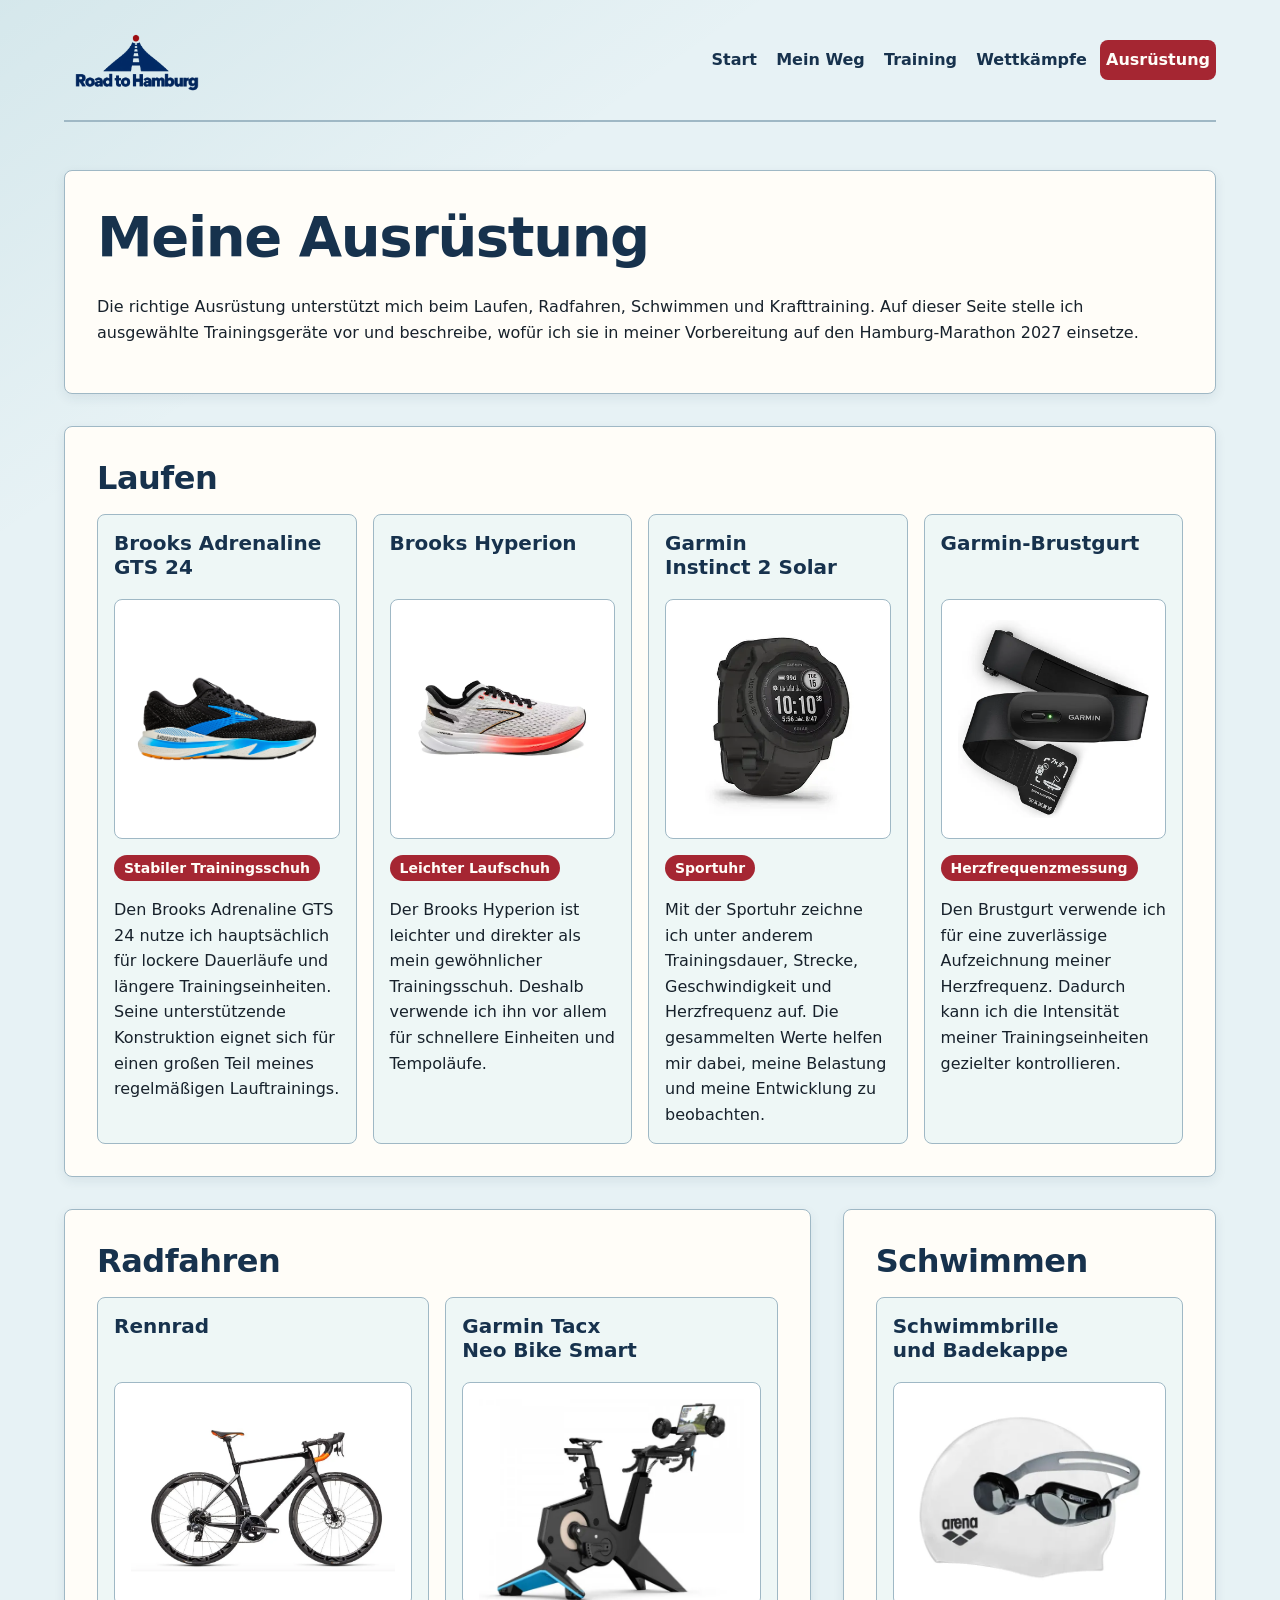
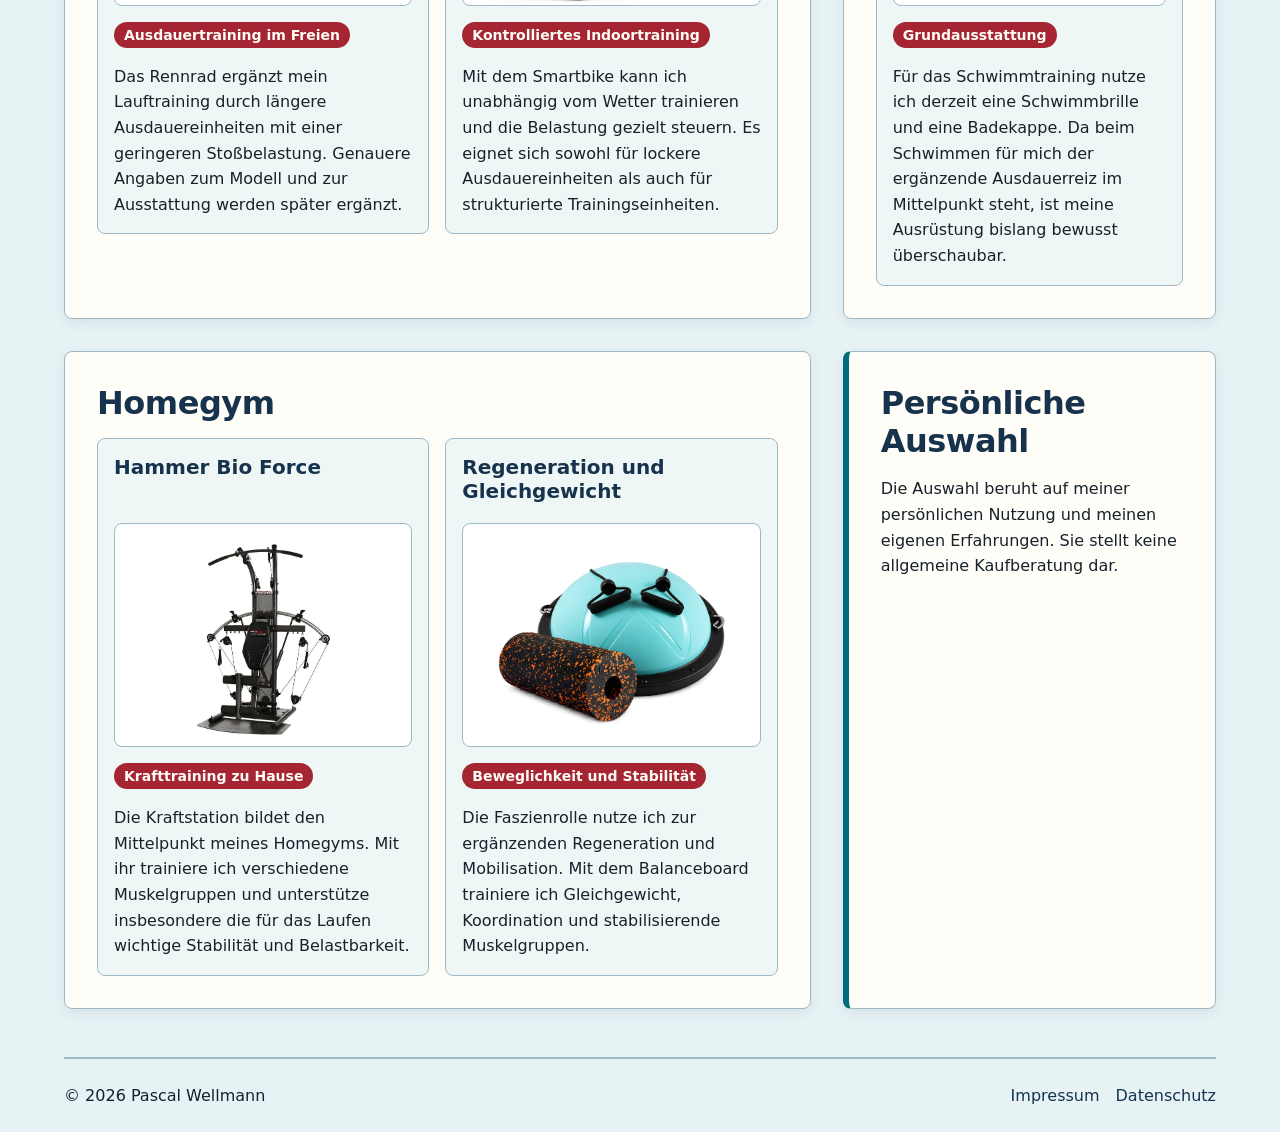
==== commit 507b5f73: "perf: optimize images and replace PNG assets with WebP" ====
--- a/ausruestung.html
+++ b/ausruestung.html
@@ -38,7 +38,7 @@
 
           <figure class="equipment-image" aria-hidden="true">
             <img
-              src="assets/img/gts24.png"
+              src="assets/img/gts24.webp"
               alt=""
               width="800"
               height="600"
@@ -61,7 +61,7 @@
 
           <figure class="equipment-image" aria-hidden="true">
             <img
-              src="assets/img/hyperion.png"
+              src="assets/img/hyperion.webp"
               alt=""
               width="800"
               height="600"
@@ -83,7 +83,7 @@
 
           <figure class="equipment-image" aria-hidden="true">
             <img
-              src="assets/img/instinct-solar.png"
+              src="assets/img/instinct-solar.webp"
               alt=""
               width="800"
               height="600"
@@ -105,7 +105,7 @@
 
           <figure class="equipment-image" aria-hidden="true">
             <img
-              src="assets/img/brustgurt.png"
+              src="assets/img/brustgurt.webp"
               alt=""
               width="800"
               height="600"
@@ -131,7 +131,7 @@
 
           <figure class="equipment-image" aria-hidden="true">
             <img
-              src="assets/img/rennrad.png"
+              src="assets/img/rennrad.webp"
               alt=""
               width="800"
               height="600"
@@ -153,7 +153,7 @@
 
           <figure class="equipment-image" aria-hidden="true">
             <img
-              src="assets/img/smartbike.png"
+              src="assets/img/smartbike.webp"
               alt=""
               width="800"
               height="600"
@@ -179,7 +179,7 @@
 
           <figure class="equipment-image" aria-hidden="true">
             <img
-              src="assets/img/schwimmbrille-badekappe.png"
+              src="assets/img/schwimmbrille-badekappe.webp"
               alt=""
               width="800"
               height="600"
@@ -206,7 +206,7 @@
 
           <figure class="equipment-image" aria-hidden="true">
             <img
-              src="assets/img/bioforce.png"
+              src="assets/img/bioforce.webp"
               alt=""
               width="800"
               height="600"
@@ -229,7 +229,7 @@
 
           <figure class="equipment-image" aria-hidden="true">
             <img
-              src="assets/img/blackroll-balanceboard.png"
+              src="assets/img/blackroll-balanceboard.webp"
               alt=""
               width="1536"
               height="1024"
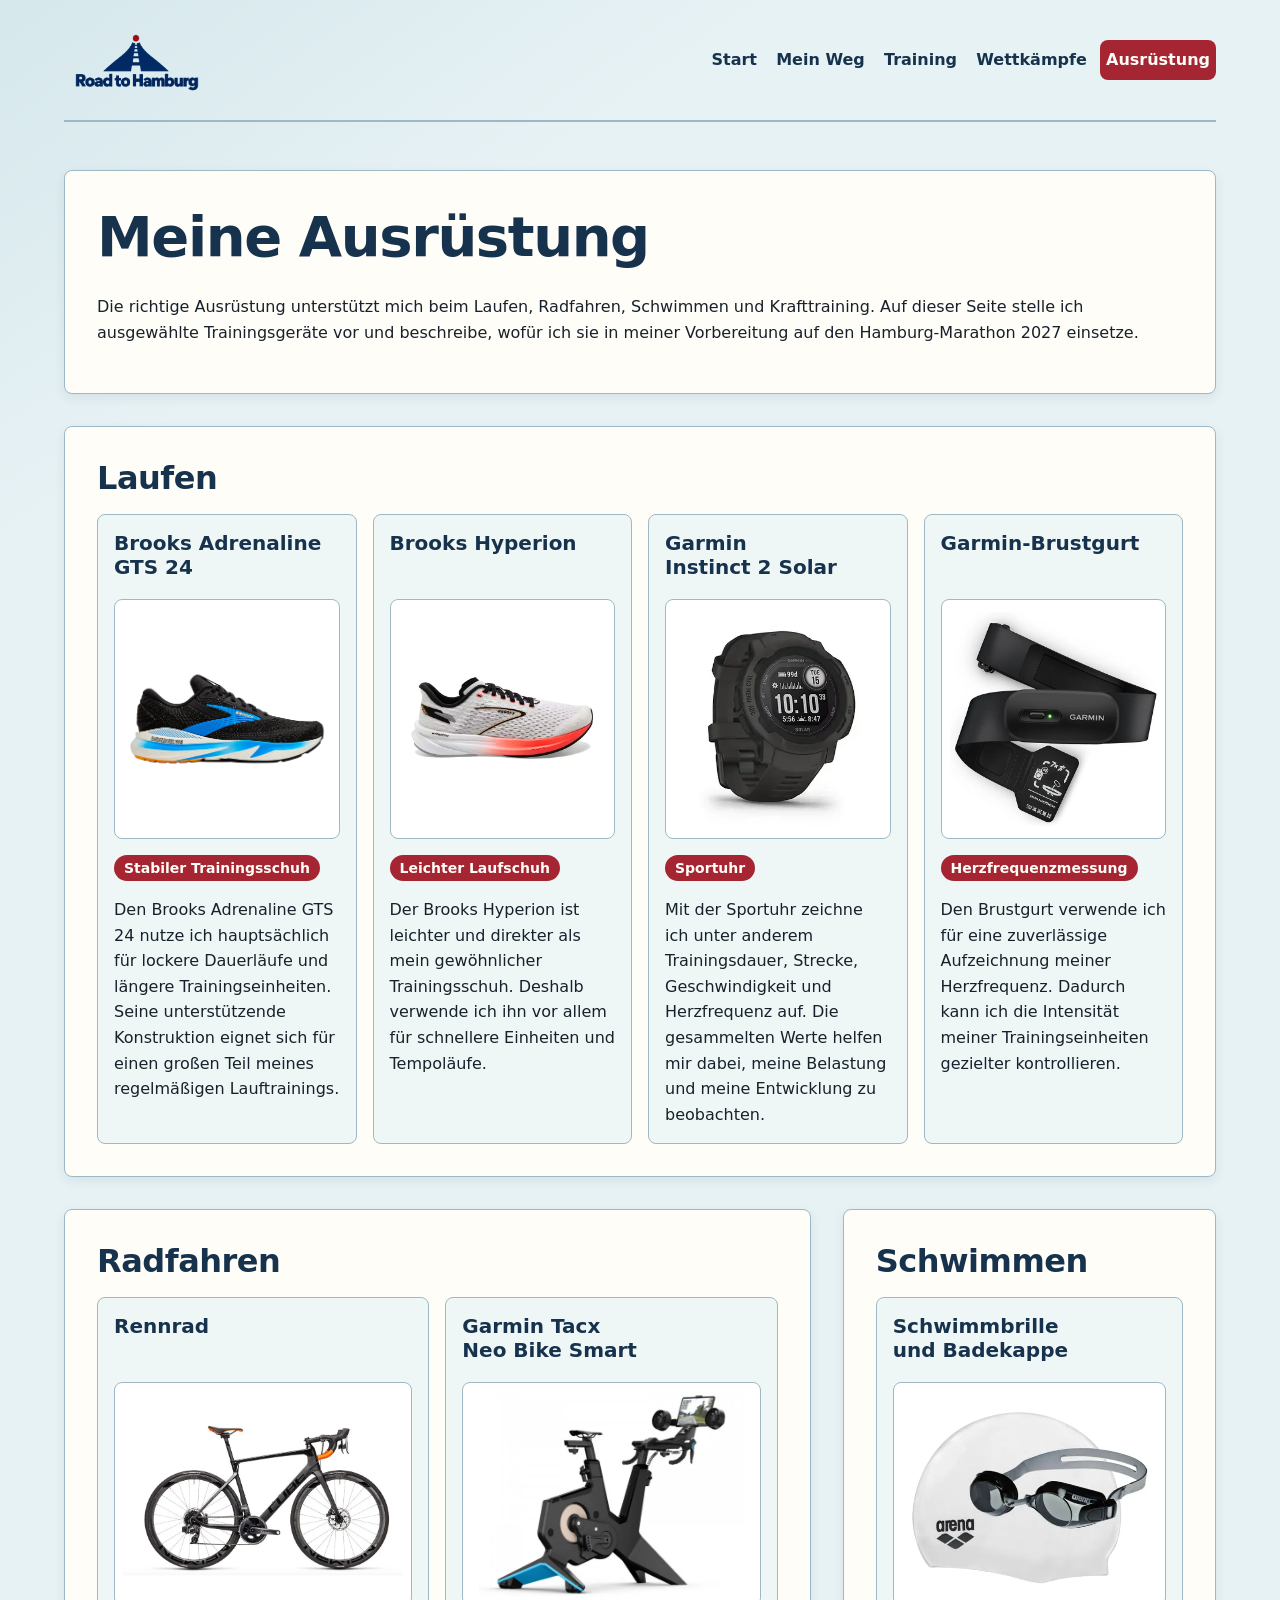
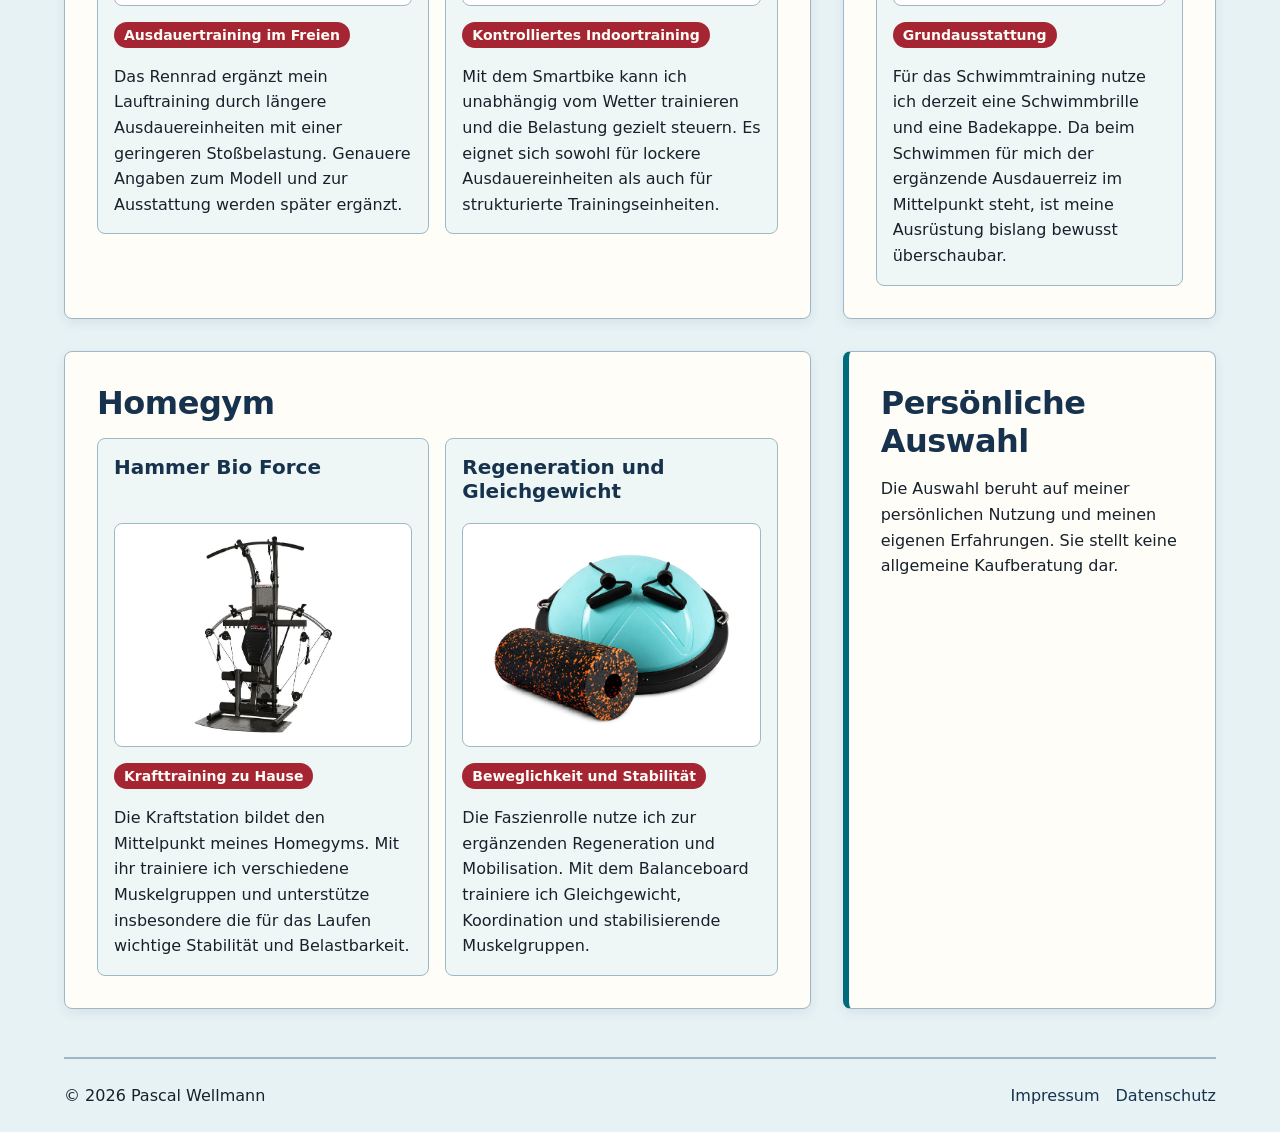
==== commit 39e99d50: "Fix responsive display of equipment images" ====
--- a/ausruestung.html
+++ b/ausruestung.html
@@ -85,8 +85,8 @@
             <img
               src="assets/img/instinct-solar.webp"
               alt=""
-              width="800"
-              height="600"
+              width="361"
+              height="380"
               loading="lazy"
             />
           </figure>
@@ -107,8 +107,8 @@
             <img
               src="assets/img/brustgurt.webp"
               alt=""
-              width="800"
-              height="600"
+              width="679"
+              height="702"
               loading="lazy"
             />
           </figure>
--- a/assets/css/styles.css
+++ b/assets/css/styles.css
@@ -1825,7 +1825,7 @@
    ======================================== */
 
 .page-equipment {
-  /* Ausrüstungsbereiche */
+  /* Inhaltsbereiche */
   & .equipment-running,
   & .equipment-cycling,
   & .equipment-swimming,
@@ -1841,7 +1841,7 @@
     }
   }
 
-  /* Produktkarten */
+  /* Ausrüstungskarten */
   & article {
     display: flex;
     min-width: 0;
@@ -1858,27 +1858,30 @@
 
   /* Produktbilder */
   & .equipment-image {
-    display: grid;
+    position: relative;
+    overflow: hidden;
     width: 100%;
-    height: 15rem;
-    overflow: hidden;
-    place-items: center;
-    padding: var(--space-sm);
+    height: 14rem;
+    margin: 0;
     border: 0.0625rem solid var(--color-border);
     border-radius: var(--border-radius);
     background-color: var(--color-image-background);
 
     & img {
-      width: auto;
-      height: auto;
-      max-width: 100%;
-      max-height: 100%;
+      position: absolute;
+      inset: var(--space-xs);
+      display: block;
+      width: calc(100% - (2 * var(--space-xs)));
+      height: calc(100% - (2 * var(--space-xs)));
+      max-width: none;
+      max-height: none;
+      padding: 0;
       object-fit: contain;
       object-position: center;
     }
   }
 
-  /* Einsatzzweck */
+  /* Beschreibung des Einsatzzwecks */
   & .equipment-purpose {
     align-self: flex-start;
     padding: 0.25rem 0.625rem;
@@ -1892,8 +1895,6 @@
 
   /* Persönlicher Hinweis */
   & .equipment-note {
-    min-width: 0;
-
     & p:last-child {
       margin-block-end: 0;
     }
@@ -1916,6 +1917,7 @@
         "swimming note";
     }
 
+    /* Einleitung */
     & .equipment-intro {
       grid-area: intro;
     }
@@ -1925,10 +1927,12 @@
       min-height: 3.25rem;
     }
 
+    /* Größere Bildflächen in der Tabletansicht */
     & .equipment-image {
       height: 20rem;
     }
 
+    /* Laufausrüstung */
     & .equipment-running {
       grid-area: running;
       grid-template-columns: repeat(2, minmax(0, 1fr));
@@ -1938,6 +1942,7 @@
       }
     }
 
+    /* Radausrüstung */
     & .equipment-cycling {
       grid-area: cycling;
       grid-template-columns: repeat(2, minmax(0, 1fr));
@@ -1947,6 +1952,7 @@
       }
     }
 
+    /* Homegym */
     & .equipment-homegym {
       grid-area: homegym;
       grid-template-columns: repeat(2, minmax(0, 1fr));
@@ -1956,13 +1962,14 @@
       }
     }
 
+    /* Schwimmausrüstung */
     & .equipment-swimming {
       grid-area: swimming;
     }
 
+    /* Persönlicher Hinweis */
     & .equipment-note {
       grid-area: note;
-      align-self: stretch;
       height: 100%;
     }
   }
@@ -1990,13 +1997,9 @@
       & > h2 {
         grid-column: 1 / -1;
       }
-
-      & .equipment-image {
-        height: 15rem;
-      }
-    }
-
-    /* Jeweils zwei Karten nebeneinander */
+    }
+
+    /* Zwei Karten nebeneinander */
     & .equipment-cycling,
     & .equipment-homegym {
       grid-template-columns: repeat(2, minmax(0, 1fr));
@@ -2004,6 +2007,11 @@
       & > h2 {
         grid-column: 1 / -1;
       }
+    }
+
+    /* Bildhöhen an schmalere Desktopkarten anpassen */
+    & .equipment-running .equipment-image {
+      height: 15rem;
     }
 
     & .equipment-cycling .equipment-image,
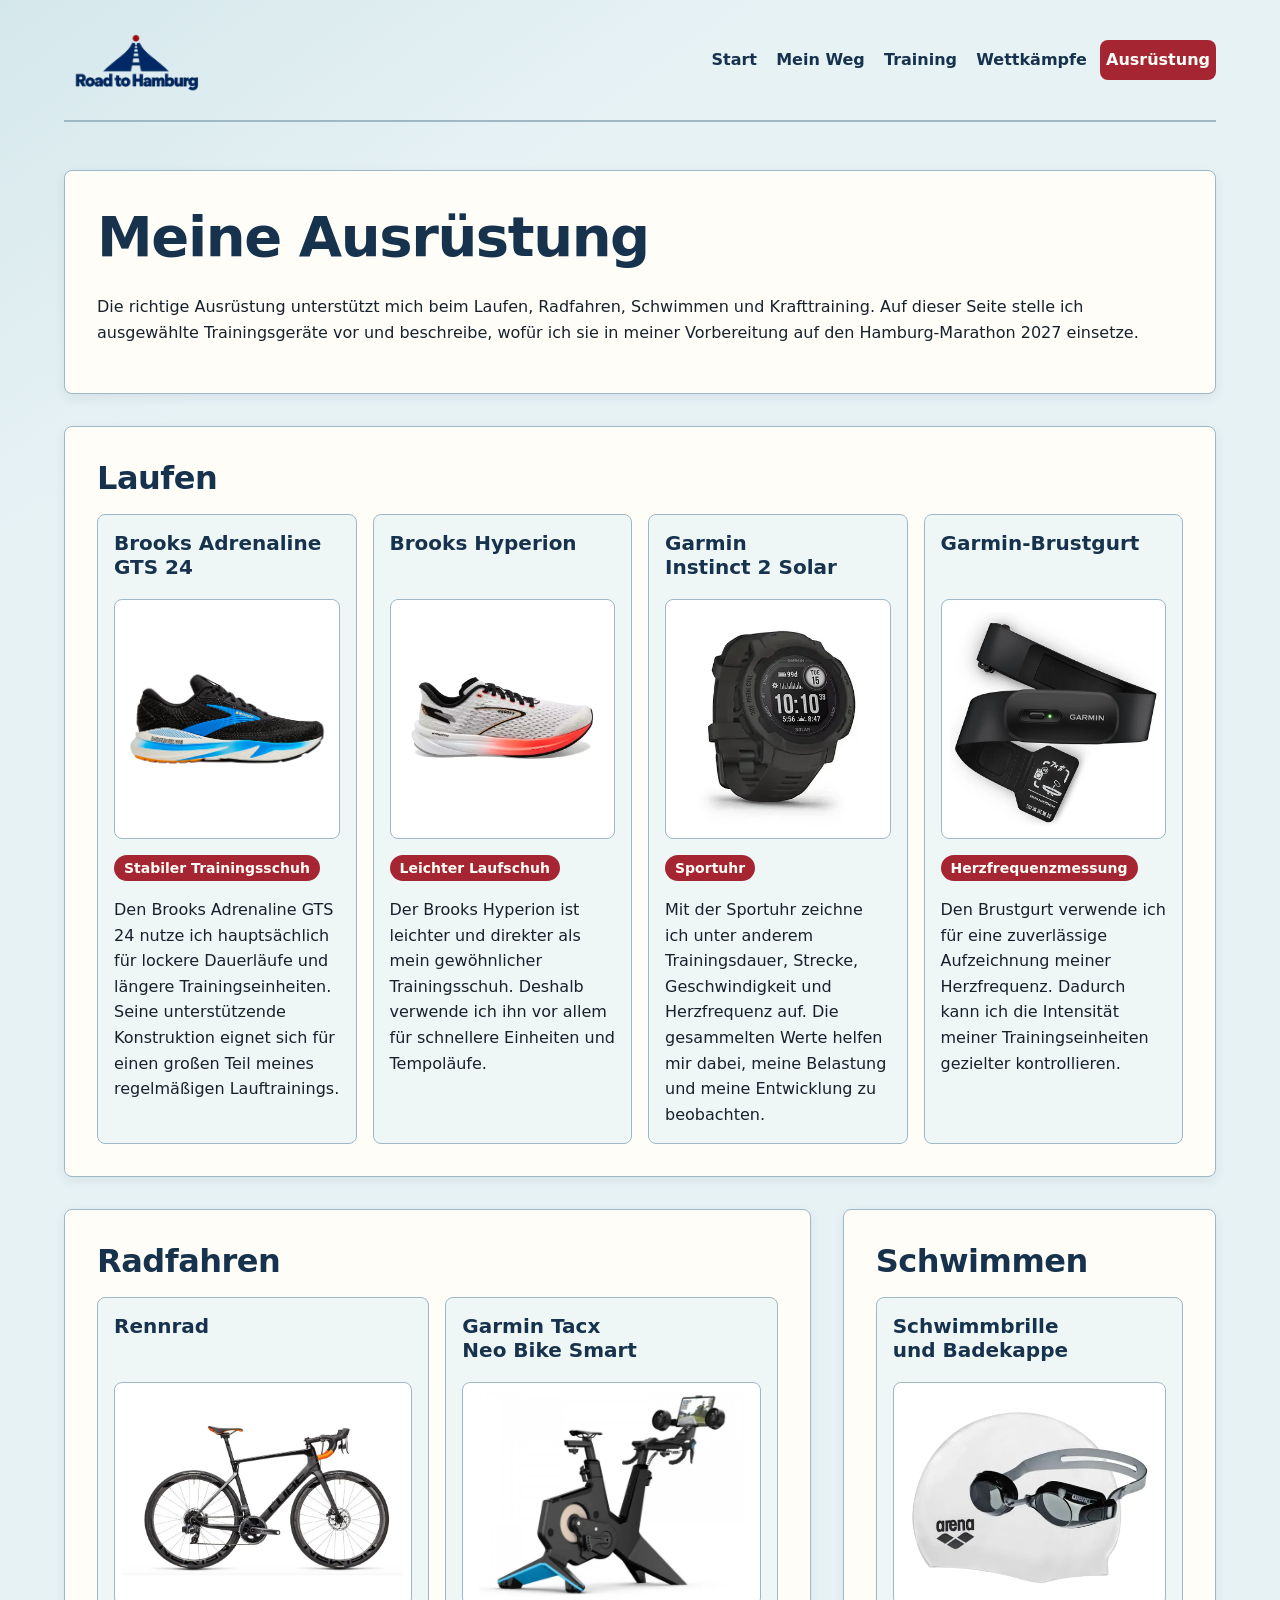
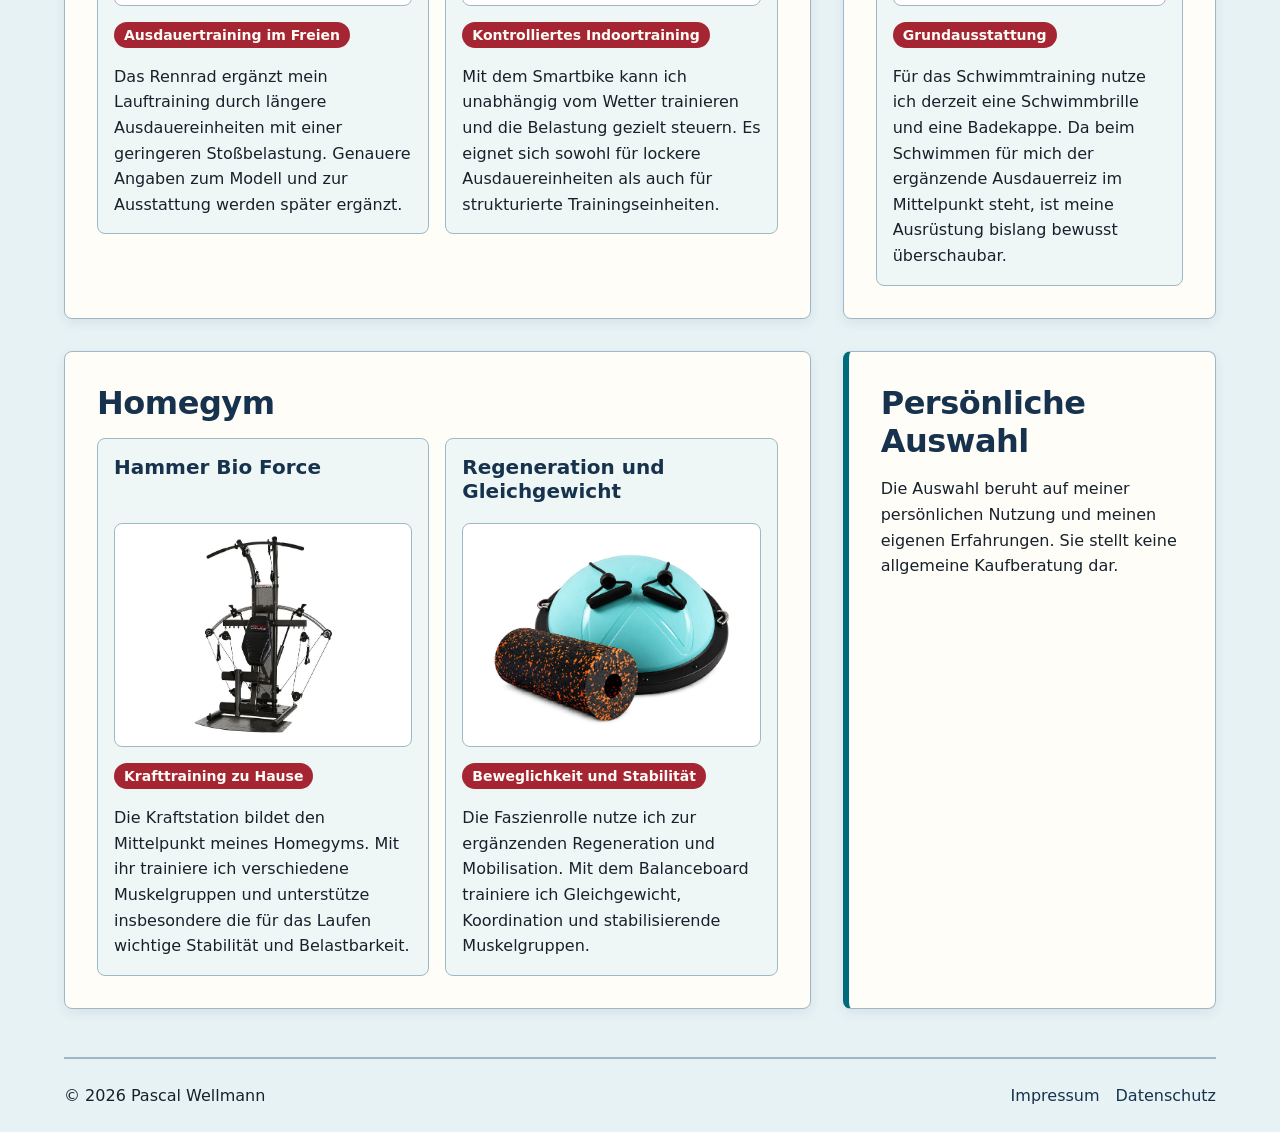
==== commit 9bd1ed2d: "Optimize responsive images and loading performance" ====
--- a/ausruestung.html
+++ b/ausruestung.html
@@ -10,9 +10,12 @@
     />
 
     <title>Ausrüstung | Road to Hamburg</title>
-
+    <link
+      rel="icon"
+      type="image/webp"
+      href="assets/img/road-to-hamburg-logo-320.webp"
+    />
     <link rel="stylesheet" href="assets/css/styles.css" />
-    <script src="assets/js/components.js" defer></script>
   </head>
 
   <body class="page-equipment">
@@ -258,5 +261,6 @@
     </main>
 
     <site-footer></site-footer>
+    <script src="assets/js/components.js"></script>
   </body>
 </html>
--- a/assets/css/styles.css
+++ b/assets/css/styles.css
@@ -77,8 +77,9 @@
   width: 0.0625rem;
   height: 0.0625rem;
   padding: 0;
+  margin: -0.0625rem;
   overflow: hidden;
-  clip: rect(0 0 0 0);
+  clip-path: inset(50%);
   white-space: nowrap;
   border: 0;
 }
@@ -679,19 +680,24 @@
     display: grid;
     gap: var(--space-md);
 
+    & .home-kicker,
+    & h1,
+    & .home-intro-text,
+    & .button-group {
+      margin: 0;
+    }
+
+    /* Hauptüberschrift visuell auf zwei Zeilen aufteilen */
+    & h1 span {
+      display: block;
+    }
+
     & .home-kicker {
-      margin: 0;
       color: var(--color-secondary);
       font-size: 0.875rem;
       font-weight: 700;
       letter-spacing: 0.08em;
       text-transform: uppercase;
-    }
-
-    & h1,
-    & .home-intro-text,
-    & .button-group {
-      margin: 0;
     }
 
     & .home-intro-text {
@@ -711,7 +717,9 @@
     box-shadow: var(--shadow-medium);
 
     & img {
+      display: block;
       width: 100%;
+      height: auto;
       aspect-ratio: 16 / 9;
       object-fit: cover;
       object-position: center;
@@ -1103,7 +1111,6 @@
     border-radius: var(--border-radius);
     background-color: var(--color-surface);
     overscroll-behavior-inline: contain;
-    -webkit-overflow-scrolling: touch;
 
     &:focus-visible {
       outline: 0.1875rem solid var(--color-focus);
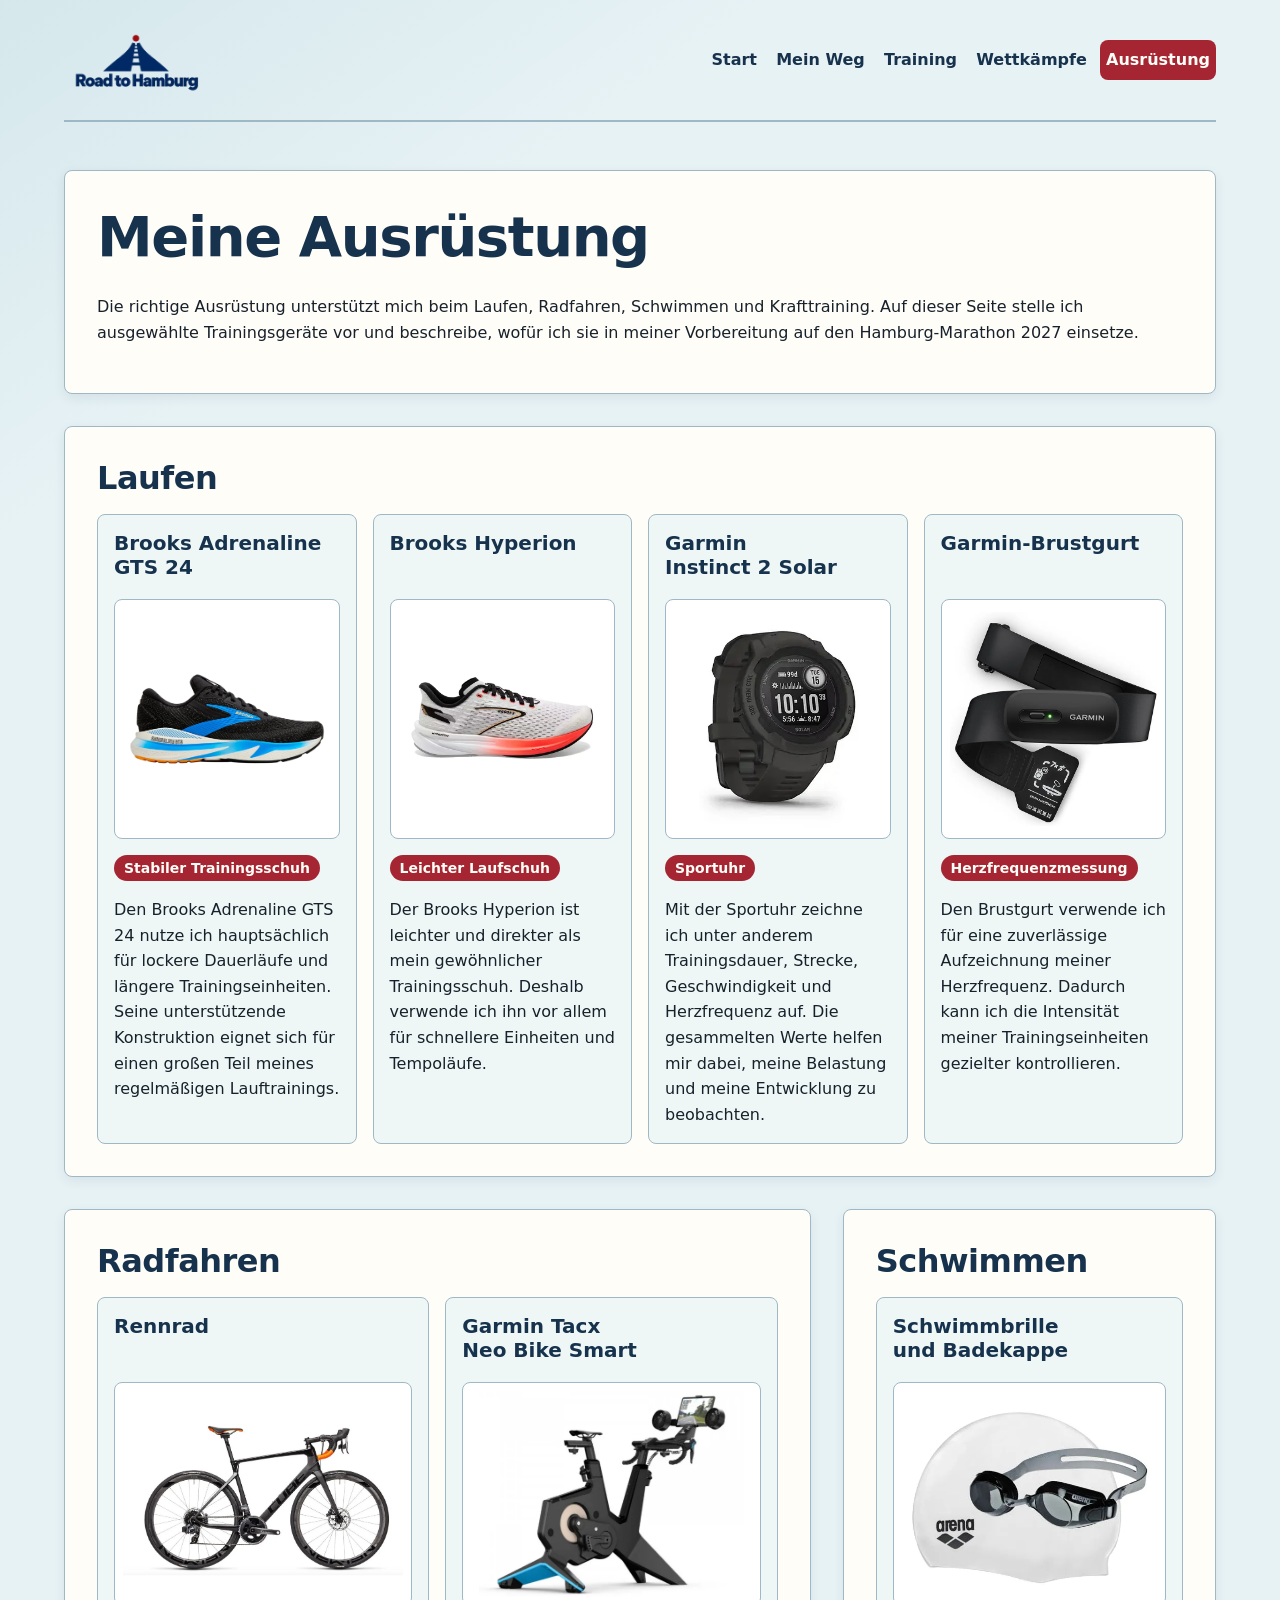
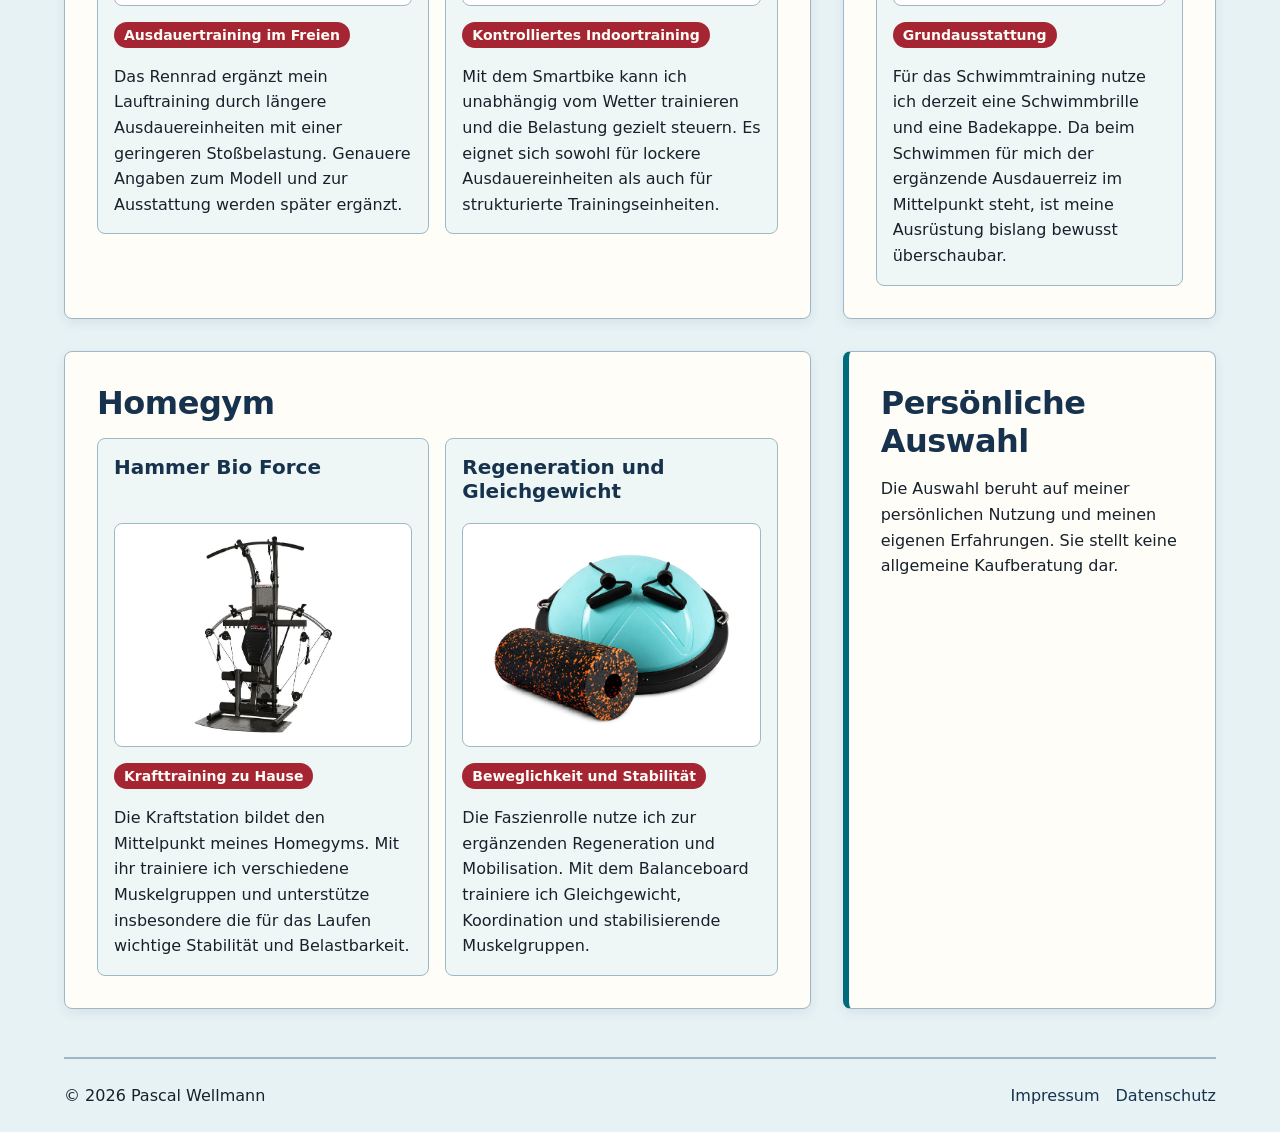
==== commit def66e1e: "Optimize responsive images, accessibility and page performance" ====
--- a/ausruestung.html
+++ b/ausruestung.html
@@ -15,7 +15,9 @@
       type="image/webp"
       href="assets/img/road-to-hamburg-logo-320.webp"
     />
+
     <link rel="stylesheet" href="assets/css/styles.css" />
+    <script src="assets/js/components.js"></script>
   </head>
 
   <body class="page-equipment">
@@ -43,8 +45,8 @@
             <img
               src="assets/img/gts24.webp"
               alt=""
-              width="800"
-              height="600"
+              width="1000"
+              height="515"
               loading="lazy"
             />
           </figure>
@@ -261,6 +263,5 @@
     </main>
 
     <site-footer></site-footer>
-    <script src="assets/js/components.js"></script>
   </body>
 </html>
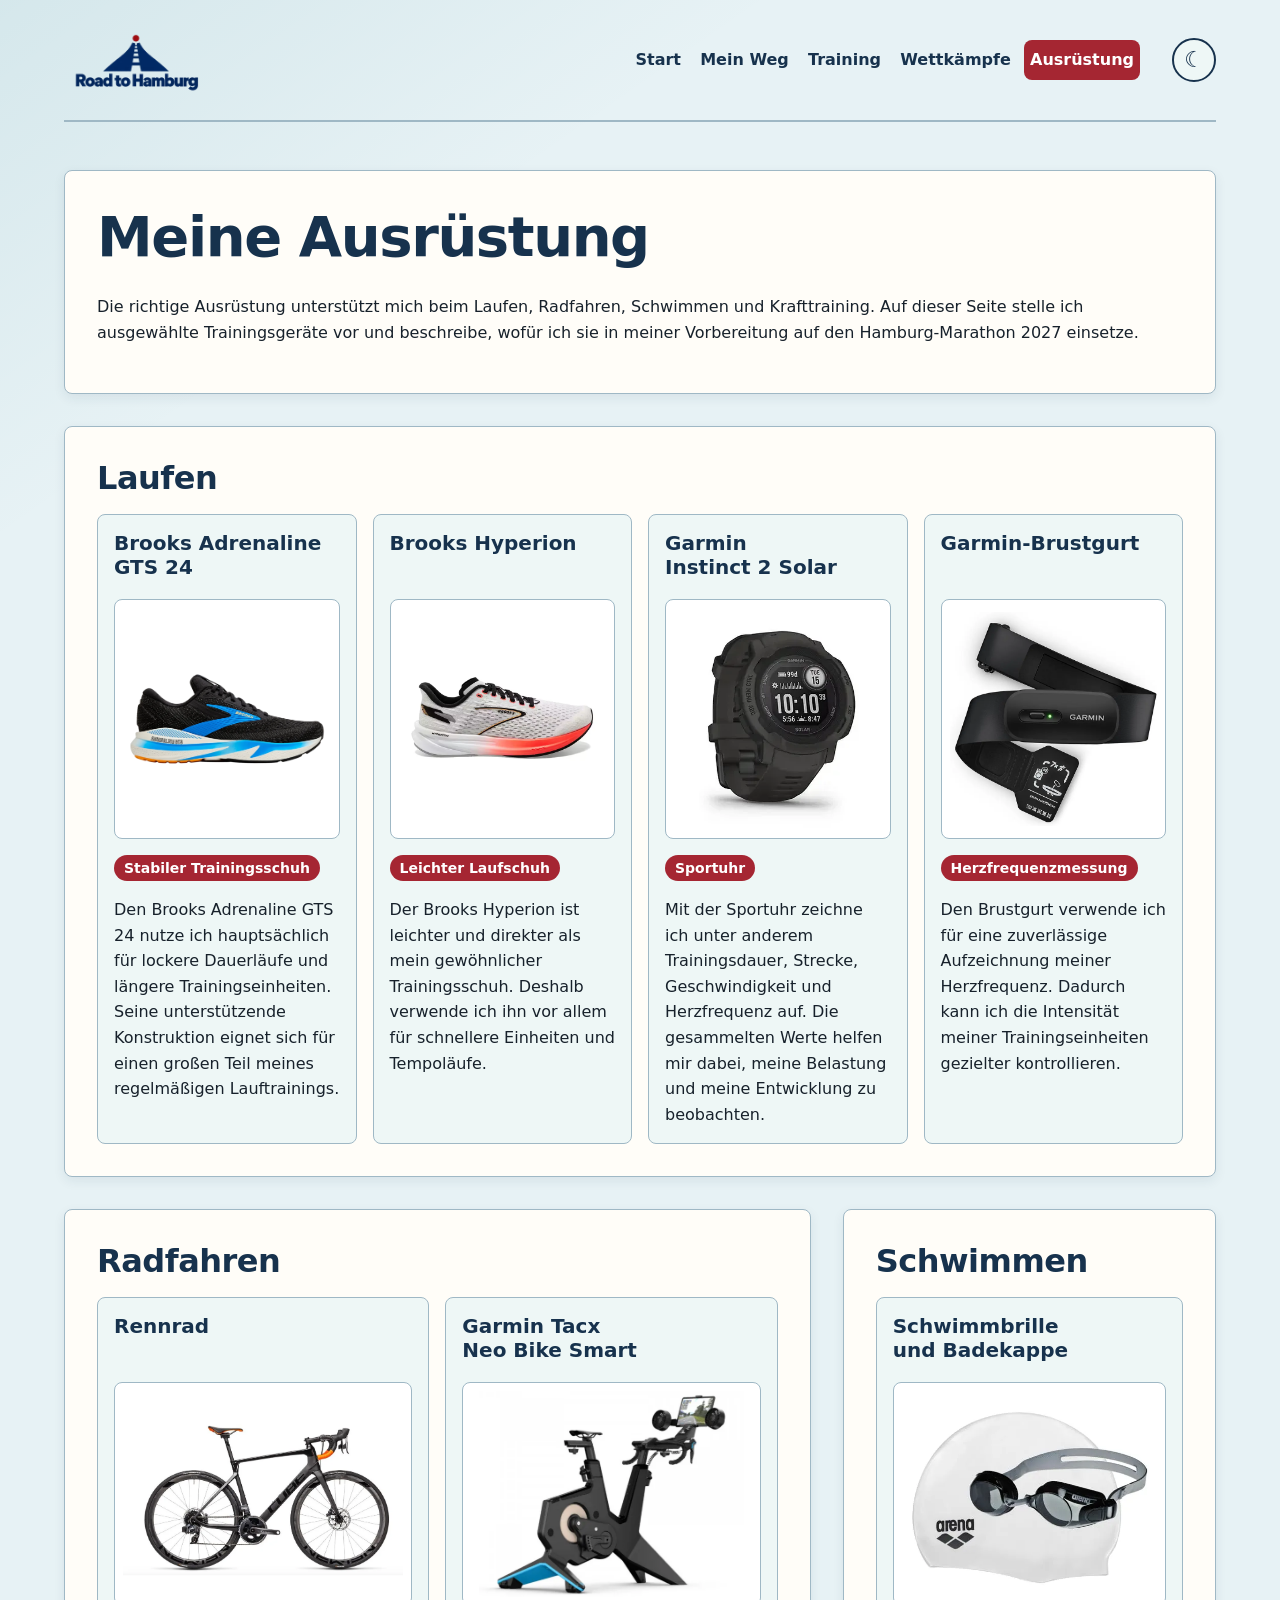
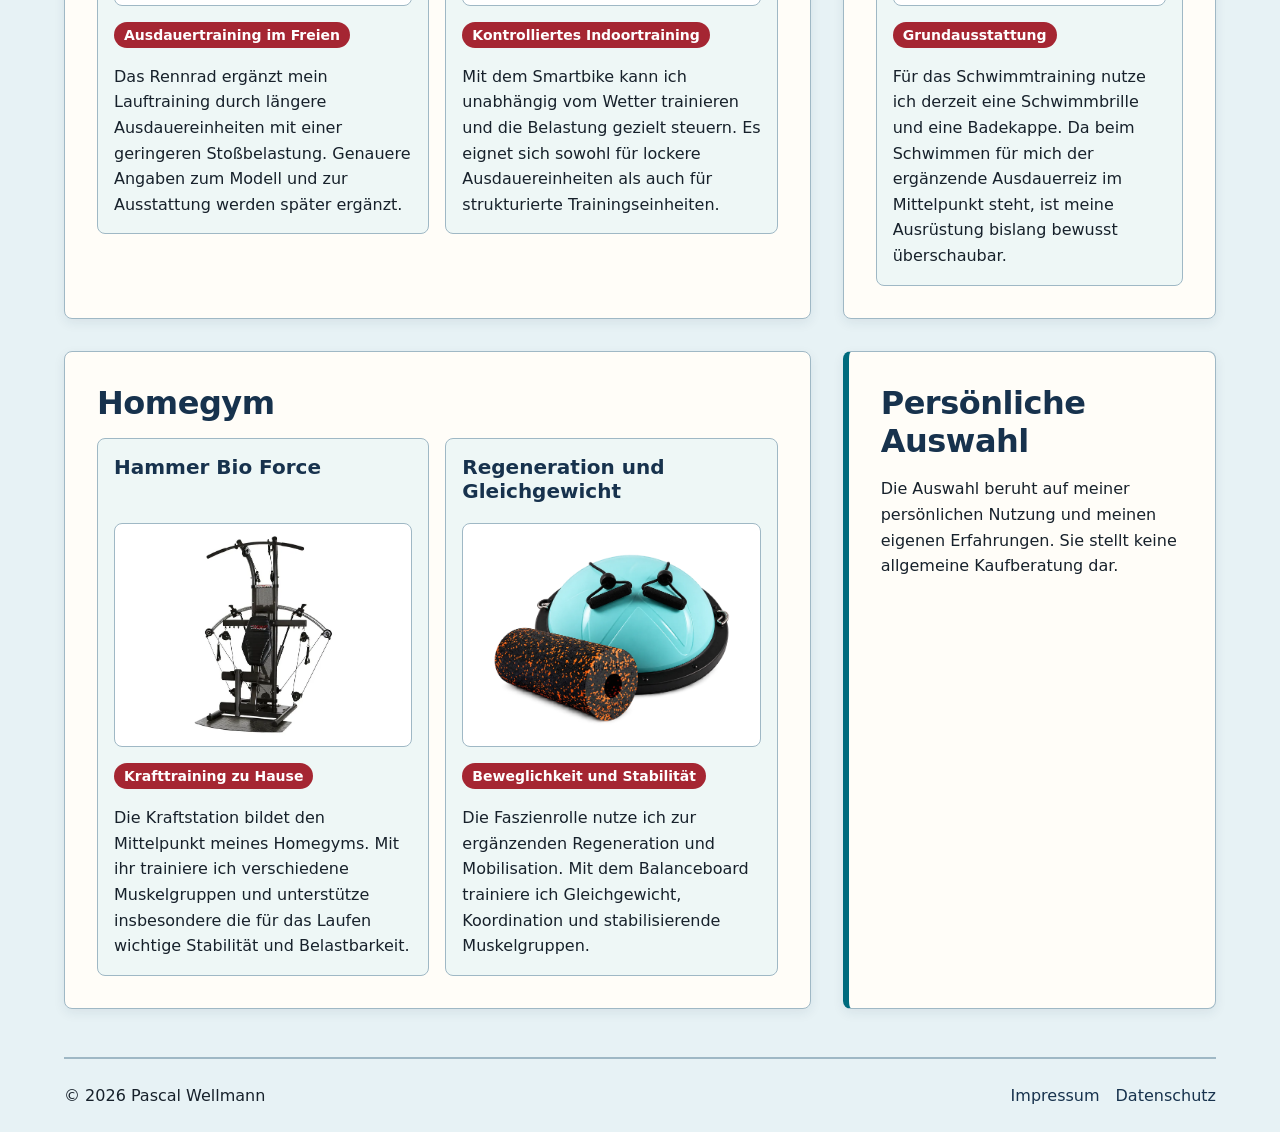
==== commit 297d9fd5: "feat: add accessible skip link" ====
--- a/ausruestung.html
+++ b/ausruestung.html
@@ -23,7 +23,7 @@
   <body class="page-equipment">
     <site-header></site-header>
 
-    <main>
+    <main id="main-content" tabindex="-1">
       <section class="equipment-intro">
         <h1>Meine Ausrüstung</h1>
 
@@ -68,8 +68,8 @@
             <img
               src="assets/img/hyperion.webp"
               alt=""
-              width="800"
-              height="600"
+              width="673"
+              height="416"
               loading="lazy"
             />
           </figure>
@@ -138,8 +138,8 @@
             <img
               src="assets/img/rennrad.webp"
               alt=""
-              width="800"
-              height="600"
+              width="833"
+              height="491"
               loading="lazy"
             />
           </figure>
@@ -160,8 +160,8 @@
             <img
               src="assets/img/smartbike.webp"
               alt=""
-              width="800"
-              height="600"
+              width="600"
+              height="467"
               loading="lazy"
             />
           </figure>
@@ -186,8 +186,8 @@
             <img
               src="assets/img/schwimmbrille-badekappe.webp"
               alt=""
-              width="800"
-              height="600"
+              width="500"
+              height="380"
               loading="lazy"
             />
           </figure>
@@ -213,8 +213,8 @@
             <img
               src="assets/img/bioforce.webp"
               alt=""
-              width="800"
-              height="600"
+              width="793"
+              height="601"
               loading="lazy"
             />
           </figure>
--- a/assets/css/styles.css
+++ b/assets/css/styles.css
@@ -3,13 +3,15 @@
    ======================================== */
 
 :root {
-  /* Marken- und Aktionsfarben */
+  /* Marken- und Textfarben */
   --color-primary: #17324d;
   --color-secondary: #a52632;
   --color-accent: #006b7d;
-
-  /* Statusfarben */
   --color-neutral: #53636f;
+
+  /* Aktionsfarben */
+  --color-action: #a52632;
+  --color-on-action: #ffffff;
 
   /* Flächen */
   --color-background: #e7f2f5;
@@ -17,6 +19,10 @@
   --color-surface-soft: #eef7f6;
   --color-image-background: #ffffff;
 
+  /* Tabellen */
+  --color-table-header: #17324d;
+  --color-on-table-header: #ffffff;
+
   /* Schrift */
   --color-text: #17212b;
   --color-text-light: #465866;
@@ -41,6 +47,43 @@
 
   --border-radius: 0.5rem;
   --content-width: 72rem;
+}
+
+/* Dunkles Farbschema */
+
+:root[data-theme="dark"] {
+  /* Marken- und Textfarben */
+  --color-primary: #d6e7f5;
+  --color-secondary: #e06a75;
+  --color-accent: #72d3df;
+  --color-neutral: #b5c1c9;
+
+  /* Aktionsfarben */
+  --color-action: #b93b48;
+  --color-on-action: #ffffff;
+
+  /* Flächen */
+  --color-background: #0e1821;
+  --color-surface: #162630;
+  --color-surface-soft: #1d313c;
+  --color-image-background: #ffffff;
+
+  /* Tabellen */
+  --color-table-header: #365966;
+  --color-on-table-header: #ffffff;
+
+  /* Schrift */
+  --color-text: #f5f7f8;
+  --color-text-light: #c6d3da;
+
+  /* Rahmen und Fokus */
+  --color-border: #5b7481;
+  --color-border-strong: #8499a4;
+  --color-focus: #ffd166;
+
+  /* Schatten */
+  --shadow-small: 0 0.25rem 0.75rem rgb(0 0 0 / 24%);
+  --shadow-medium: 0 0.5rem 1.25rem rgb(0 0 0 / 34%);
 }
 
 /* ========================================
@@ -71,6 +114,25 @@
   line-height: 1.6;
 }
 
+/* Hintergrundverlauf im dunklen Farbschema */
+
+:root[data-theme="dark"] body {
+  background-image: linear-gradient(
+    145deg,
+    rgb(114 211 223 / 8%),
+    transparent 28rem
+  );
+}
+
+/* Logo im dunklen Farbschema hervorheben */
+
+:root[data-theme="dark"] .site-brand img {
+  padding: 0.125rem 0.25rem;
+  border-radius: 0.375rem;
+  background-color: #fffdf8;
+  box-shadow: var(--shadow-small);
+}
+
 /* Inhalte nur für Screenreader zugänglich machen */
 .visually-hidden {
   position: absolute;
@@ -84,6 +146,41 @@
   border: 0;
 }
 
+/* Sprunglink zum Hauptinhalt */
+.skip-link {
+  position: absolute;
+  inset-block-start: 0;
+  inset-inline-start: 50%;
+  z-index: 2000;
+  padding: 0.5rem var(--space-sm);
+  border: 0.125rem solid transparent;
+  border-radius: 0 0 var(--border-radius) var(--border-radius);
+  background-color: var(--color-surface);
+  color: var(--color-primary);
+  font-weight: 700;
+  white-space: nowrap;
+  text-decoration: underline;
+  text-decoration-thickness: 0.125rem;
+  text-underline-offset: 0.2rem;
+  transform: translate(-50%, calc(-100% - var(--space-sm)));
+}
+
+.skip-link:focus {
+  position: relative;
+  inset: auto;
+  display: block;
+  width: fit-content;
+  margin: 0 auto var(--space-xs);
+  border-color: var(--color-focus);
+  color: var(--color-primary);
+  transform: none;
+}
+
+.skip-link:focus-visible {
+  outline: 0.1875rem solid var(--color-focus);
+  outline-offset: 0.125rem;
+}
+
 site-header,
 site-footer {
   display: block;
@@ -225,20 +322,21 @@
 /* Smartphone */
 header {
   display: grid;
-  grid-template-columns: minmax(0, 1fr) auto;
+  grid-template-columns: minmax(0, 1fr) auto auto;
   align-items: center;
-  gap: var(--space-sm) var(--space-md);
+  gap: var(--space-sm);
   padding-block: var(--space-sm);
   border-bottom: 0.125rem solid var(--color-border);
 
   /* Logo */
   & > .site-brand {
+    display: inline-flex;
     grid-column: 1;
     grid-row: 1;
-    display: inline-flex;
     align-items: center;
     justify-self: start;
     min-width: 0;
+    border-radius: var(--border-radius);
     text-decoration: none;
 
     & img {
@@ -251,39 +349,77 @@
     &:focus-visible {
       outline: 0.1875rem solid var(--color-focus);
       outline-offset: 0.1875rem;
-      border-radius: var(--border-radius);
-    }
-  }
-
-  /* Menüschaltfläche */
-  & > .menu-toggle {
+    }
+  }
+
+  /* Theme-Schalter */
+  & > .theme-toggle {
+    display: inline-flex;
     grid-column: 2;
     grid-row: 1;
+    align-items: center;
+    justify-content: center;
+    justify-self: end;
+    width: 2.75rem;
+    height: 2.75rem;
+    padding: 0;
+    border: 0.125rem solid var(--color-primary);
+    border-radius: 50%;
+    background-color: var(--color-surface-soft);
+    color: var(--color-primary);
+    font: inherit;
+    cursor: pointer;
+    transition:
+      border-color 150ms ease,
+      background-color 150ms ease,
+      color 150ms ease;
+
+    &:focus-visible {
+      outline: 0.1875rem solid var(--color-focus);
+      outline-offset: 0.1875rem;
+    }
+
+    &[aria-pressed="true"] {
+      border-color: var(--color-focus);
+      background-color: var(--color-surface-soft);
+      color: var(--color-focus);
+    }
+  }
+
+  & .theme-toggle-icon {
     display: inline-flex;
     align-items: center;
     justify-content: center;
+    font-size: 1.375rem;
+    line-height: 1;
+  }
+
+  /* Menüschaltfläche */
+  & > .menu-toggle {
+    display: inline-flex;
+    grid-column: 3;
+    grid-row: 1;
+    align-items: center;
+    justify-content: center;
     justify-self: end;
-    gap: 0.5rem;
-    min-width: 2.75rem;
-    min-height: 2.75rem;
-    padding: 0.5rem 0.75rem;
-    border: 0.125rem solid var(--color-primary);
+    width: 2.75rem;
+    height: 2.75rem;
+    padding: 0;
+    border: 0.125rem solid var(--color-action);
     border-radius: var(--border-radius);
-    background-color: var(--color-primary);
-    color: var(--color-surface);
+    background-color: var(--color-action);
+    color: var(--color-on-action);
     font: inherit;
-    font-weight: 700;
     cursor: pointer;
+    transition:
+      border-color 150ms ease,
+      background-color 150ms ease,
+      color 150ms ease;
 
     &::before {
       content: "☰";
       font-size: 1.25rem;
       line-height: 1;
-    }
-
-    &:hover {
-      background-color: var(--color-secondary);
-      border-color: var(--color-secondary);
     }
 
     &:focus-visible {
@@ -302,7 +438,7 @@
     border: 0.0625rem solid var(--color-border);
     border-radius: var(--border-radius);
     background-color: var(--color-surface);
-    box-shadow: 0 0.25rem 0.75rem rgb(0 0 0 / 10%);
+    box-shadow: var(--shadow-small);
 
     & ul {
       display: flex;
@@ -337,11 +473,7 @@
     }
 
     & a:hover {
-      background-color: color-mix(
-        in srgb,
-        var(--color-primary) 10%,
-        var(--color-surface)
-      );
+      background-color: var(--color-surface-soft);
       color: var(--color-primary);
     }
 
@@ -351,8 +483,8 @@
     }
 
     & a[aria-current="page"] {
-      background-color: var(--color-secondary);
-      color: var(--color-surface);
+      background-color: var(--color-action);
+      color: var(--color-on-action);
     }
   }
 }
@@ -368,16 +500,32 @@
   }
 }
 
-/* ========================================
-   Tablet und Desktop ab 768 Pixel
+/* Hover-Effekte nur auf Geräten mit präzisem Mauszeiger */
+@media (hover: hover) and (pointer: fine) {
+  header > .theme-toggle:hover {
+    border-color: var(--color-primary);
+    background-color: var(--color-primary);
+    color: var(--color-background);
+  }
+
+  header > .menu-toggle:hover {
+    border-color: var(--color-primary);
+    background-color: var(--color-primary);
+    color: var(--color-background);
+  }
+}
+
+/* ========================================
+   Header ab 768 Pixeln
    ======================================== */
 
 @media (min-width: 48rem) {
   header {
+    grid-template-columns: auto minmax(0, 1fr) auto;
+    column-gap: var(--space-sm);
     padding-block: var(--space-md);
-    grid-template-columns: auto minmax(0, 1fr);
-    column-gap: var(--space-sm);
-
+
+    /* Logo links */
     & > .site-brand {
       grid-column: 1;
       grid-row: 1;
@@ -388,10 +536,12 @@
       }
     }
 
+    /* Menüschaltfläche ausblenden */
     & > .menu-toggle {
       display: none;
     }
 
+    /* Navigation rechts neben dem Logo */
     & > nav {
       display: block;
       grid-column: 2;
@@ -431,18 +581,25 @@
 
       & a:hover {
         background-color: var(--color-primary);
-        color: var(--color-surface);
+        color: var(--color-background);
       }
 
       & a:focus-visible {
         outline-offset: 0.1875rem;
       }
     }
-  }
-}
-
-/* ========================================
-   Desktop ab 1200 Pixel
+
+    /* Theme-Schalter rechts neben der Navigation */
+    & > .theme-toggle {
+      grid-column: 3;
+      grid-row: 1;
+      margin-inline-start: var(--space-xs);
+    }
+  }
+}
+
+/* ========================================
+   Header ab 1200 Pixeln
    ======================================== */
 
 @media (min-width: 75rem) {
@@ -452,6 +609,18 @@
     & > .site-brand img {
       max-width: 13rem;
       max-height: 4.5rem;
+    }
+
+    & > nav ul {
+      gap: 0.45rem;
+    }
+
+    & > nav a {
+      padding: 0.5rem 0.375rem;
+    }
+
+    & > .theme-toggle {
+      margin-inline-start: 0;
     }
   }
 }
@@ -527,6 +696,113 @@
     }
   }
 }
+
+/* Back-to-Top-Link */
+
+.back-to-top {
+  position: fixed;
+  right: max(var(--space-sm), env(safe-area-inset-right));
+  bottom: max(var(--space-sm), env(safe-area-inset-bottom));
+  z-index: 1000;
+  display: inline-flex;
+  align-items: center;
+  justify-content: center;
+  width: 2.75rem;
+  min-height: 2.75rem;
+  padding: 0;
+  border: 0.125rem solid var(--color-action);
+  border-radius: 50%;
+  background-color: var(--color-action);
+  box-shadow: var(--shadow-medium);
+  color: var(--color-on-action);
+  font-weight: 700;
+  line-height: 1;
+  text-decoration: none;
+  opacity: 0;
+  visibility: hidden;
+  transform: translateY(0.75rem);
+  pointer-events: none;
+  transition:
+    opacity 150ms ease,
+    visibility 0s linear 150ms,
+    transform 150ms ease;
+
+  & > span:first-child {
+    font-size: 1.25rem;
+    line-height: 1;
+  }
+
+  /* Beschriftung auf Smartphone und Tablet ausblenden */
+
+  & > span:last-child {
+    display: none;
+  }
+
+  /* Link- und Besuchszustand einheitlich darstellen */
+
+  &:link,
+  &:visited {
+    border-color: var(--color-action);
+    background-color: var(--color-action);
+    color: var(--color-on-action);
+  }
+
+  &:focus-visible {
+    border-color: var(--color-action);
+    background-color: var(--color-action);
+    color: var(--color-on-action);
+    outline: 0.1875rem solid var(--color-focus);
+    outline-offset: 0.1875rem;
+  }
+
+  &:active {
+    border-color: var(--color-accent);
+    background-color: var(--color-accent);
+    color: var(--color-on-action);
+  }
+
+  &[data-visible] {
+    opacity: 1;
+    visibility: visible;
+    transform: translateY(0);
+    pointer-events: auto;
+    transition-delay: 0s;
+  }
+}
+
+/* Hover-Effekt nur auf Geräten mit echter Hoverfunktion */
+
+@media (hover: hover) and (pointer: fine) {
+  .back-to-top:hover {
+    border-color: var(--color-primary);
+    background-color: var(--color-primary);
+    color: var(--color-on-action);
+  }
+}
+
+/* Desktop ab 1200 Pixel */
+
+@media (min-width: 75rem) {
+  .back-to-top {
+    width: auto;
+    gap: var(--space-xs);
+    padding: 0.625rem var(--space-sm);
+    border-radius: 999rem;
+
+    & > span:last-child {
+      display: inline;
+    }
+  }
+}
+
+/* Bewegungsreduktion */
+
+@media (prefers-reduced-motion: reduce) {
+  .back-to-top {
+    transition: none;
+  }
+}
+
 /* ========================================
    Inhaltsbereiche
    ======================================== */
@@ -606,10 +882,10 @@
   justify-content: center;
   min-height: 2.75rem;
   padding: 0.625rem var(--space-sm);
-  border: 0.125rem solid var(--color-secondary);
+  border: 0.125rem solid var(--color-action);
   border-radius: var(--border-radius);
-  background-color: var(--color-secondary);
-  color: var(--color-surface);
+  background-color: var(--color-action);
+  color: var(--color-on-action);
   font-weight: 700;
   line-height: 1.2;
   text-align: center;
@@ -622,7 +898,7 @@
   &:hover {
     border-color: var(--color-primary);
     background-color: var(--color-primary);
-    color: var(--color-surface);
+    color: var(--color-on-action);
   }
 
   &:focus-visible {
@@ -636,7 +912,7 @@
 
     &:hover {
       background-color: var(--color-primary);
-      color: var(--color-surface);
+      color: var(--color-on-action);
     }
   }
 }
@@ -1133,11 +1409,12 @@
     }
 
     & thead {
-      background-color: var(--color-primary);
-      color: var(--color-surface);
+      background-color: var(--color-table-header);
+      color: var(--color-on-table-header);
 
       & th {
         border-block-start: 0;
+        color: inherit;
       }
     }
 
@@ -1231,7 +1508,7 @@
 
     /* Aktuelle Trainingsphase */
     & li[aria-current="step"] article {
-      border: 0.125rem solid var(--color-secondary);
+      border: 0.125rem solid var(--color-action);
       background-color: color-mix(
         in srgb,
         var(--color-secondary) 10%,
@@ -1244,8 +1521,8 @@
       margin-block-end: var(--space-xs);
       padding: 0.25rem 0.625rem;
       border-radius: 999rem;
-      background-color: var(--color-secondary);
-      color: var(--color-surface);
+      background-color: var(--color-action);
+      color: var(--color-on-action);
       font-size: 0.875rem;
       font-weight: 700;
     }
@@ -1283,6 +1560,32 @@
     & li + li {
       margin-block-start: var(--space-xs);
     }
+  }
+}
+
+/* Piktogramme im dunklen Farbschema */
+:root[data-theme="dark"] .page-training {
+  & .training-icon {
+    padding: var(--space-xs);
+    border: 0.0625rem solid var(--color-border);
+    border-radius: 50%;
+    background-color: var(--color-image-background);
+    box-shadow: var(--shadow-small);
+  }
+}
+
+/* Trainingsmedien im dunklen Farbschema */
+:root[data-theme="dark"] .page-training {
+  & .training-icon {
+    padding: var(--space-xs);
+    border: 0.0625rem solid var(--color-border);
+    border-radius: 50%;
+    background-color: var(--color-image-background);
+    box-shadow: var(--shadow-small);
+  }
+
+  & .training-load-image {
+    background-color: var(--color-surface-soft);
   }
 }
 
@@ -1503,7 +1806,7 @@
     padding: 0.25rem 0.625rem;
     border-radius: 999rem;
     background-color: var(--color-accent);
-    color: var(--color-surface);
+    color: var(--color-on-action);
     font-size: 0.875rem;
     font-weight: 700;
   }
@@ -1619,13 +1922,13 @@
     }
 
     & .competition-state.completed {
-      background-color: var(--color-secondary);
-      color: var(--color-surface);
+      background-color: var(--color-action);
+      color: var(--color-on-action);
     }
 
     & .competition-state.planned {
       background-color: var(--color-accent);
-      color: var(--color-surface);
+      color: var(--color-on-action);
     }
 
     & .competition-state.open {
@@ -1893,8 +2196,8 @@
     align-self: flex-start;
     padding: 0.25rem 0.625rem;
     border-radius: 999rem;
-    background-color: var(--color-secondary);
-    color: var(--color-surface);
+    background-color: var(--color-action);
+    color: var(--color-on-action);
     font-size: 0.875rem;
     font-weight: 700;
     line-height: 1.3;
@@ -2039,17 +2342,383 @@
   }
 }
 
+/* ========================================
+   Datenschutz: Tablet und Desktop
+   ======================================== */
+
 @media (min-width: 48rem) {
   .page-privacy {
     & main {
       grid-template-columns: repeat(2, minmax(0, 1fr));
     }
 
+    /* Bereiche über die gesamte Inhaltsbreite */
     & .privacy-intro,
-    & .privacy-rights,
-    & .privacy-complaint,
+    & .privacy-links,
     & .privacy-date {
       grid-column: 1 / -1;
     }
   }
 }
+
+/* ========================================
+   Druckansicht
+   ======================================== */
+
+@media print {
+  @page {
+    margin: 1.5cm;
+  }
+
+  /* Allgemeine Druckeinstellungen */
+
+  html {
+    scroll-behavior: auto;
+  }
+
+  body {
+    background-color: #ffffff;
+    color: #000000;
+    font-size: 11pt;
+    line-height: 1.4;
+  }
+
+  /* Navigation, Bedienelemente und große Bilder ausblenden */
+
+  site-header,
+  site-footer,
+  .button,
+  .button-group,
+  .menu-toggle,
+  .theme-toggle,
+  .back-to-top,
+  .home-hero-image,
+  .journey-hero-image,
+  .journey-stations figure,
+  .training-hero-image,
+  .page-training img.training-icon,
+  .competitions-hero-image,
+  .competition-route,
+  .equipment-image {
+    display: none !important;
+  }
+
+  /* Seitenaufbau */
+
+  main {
+    display: block !important;
+    width: 100%;
+    max-width: none;
+    margin: 0;
+    padding: 0;
+  }
+
+  main > section,
+  main > aside {
+    display: block !important;
+    margin-block-end: 1.5rem;
+    padding: 0;
+    border: 0;
+    background-color: transparent;
+    box-shadow: none;
+  }
+
+  /* Bildschirmraster in einen normalen Dokumentfluss überführen */
+
+  .training-areas,
+  .training-week,
+  .training-load,
+  .training-phases,
+  .competitions-main,
+  .competitions-balance,
+  .competitions-planned,
+  .equipment-running,
+  .equipment-cycling,
+  .equipment-swimming,
+  .equipment-homegym {
+    display: block !important;
+  }
+
+  /* Abstand zwischen Hauptüberschrift und Einführungstext */
+
+  .page-home .home-intro .home-intro-text,
+  .page-journey .journey-intro > p,
+  .page-training .training-intro > p,
+  .page-competitions .competitions-intro > p,
+  .page-equipment .equipment-intro > p {
+    margin-block-start: 0.75rem;
+  }
+
+  /* Karten und Seitenumbrüche */
+
+  article,
+  details,
+  dl > div {
+    break-inside: avoid;
+    border-color: #777777;
+    background-color: transparent;
+    box-shadow: none;
+  }
+
+  article {
+    margin-block-end: 0.75rem;
+  }
+
+  /* Umfangreiche Hauptkarte darf sich über mehrere Seiten verteilen */
+
+  .page-competitions .competitions-main article {
+    break-inside: auto;
+  }
+
+  /* Startseite */
+
+  .page-home .home-stats {
+    display: grid !important;
+    grid-template-columns: repeat(2, minmax(0, 1fr));
+    gap: 0.5rem;
+  }
+
+  .page-home .home-stats > h2 {
+    grid-column: 1 / -1;
+    margin-block-end: 0.25rem;
+  }
+
+  .page-home .home-stats article {
+    margin: 0;
+    padding: 0.5rem;
+  }
+
+  .page-home main > section,
+  .page-home main > aside {
+    margin-block-end: 1rem;
+  }
+
+  /* Marathonstationen */
+
+  .page-journey .journey-stations {
+    display: grid !important;
+    grid-template-columns: repeat(2, minmax(0, 1fr));
+    gap: 0.5rem;
+  }
+
+  .page-journey .journey-stations > h2 {
+    grid-column: 1 / -1;
+    margin-block-end: 0.25rem;
+  }
+
+  .page-journey .journey-stations article {
+    margin: 0;
+    padding: 0.5rem 0.75rem;
+  }
+
+  .page-journey .journey-stations article h3 {
+    margin-block-end: 0.25rem;
+  }
+
+  .page-journey .journey-stations article .journey-result {
+    gap: 0.125rem;
+    margin-block: 0.25rem;
+  }
+
+  .page-journey .journey-stations article details {
+    margin-block-start: 0.375rem;
+    padding-block-start: 0.375rem;
+  }
+
+  .page-journey .journey-stations article summary {
+    font-size: 10pt;
+  }
+
+  /* Kennzahlen auf der Seite „Mein Weg“ */
+
+  .page-journey .journey-summary dl {
+    display: grid !important;
+    grid-template-columns: repeat(2, minmax(0, 1fr));
+    gap: 0.5rem;
+  }
+
+  .page-journey .journey-summary dl > div {
+    padding: 0.5rem;
+  }
+
+  /* Trainingsseite */
+
+  .page-training main > section,
+  .page-training main > aside {
+    margin-block-end: 1rem;
+  }
+
+  .page-training .training-phases details {
+    margin-block-end: 0.25rem;
+    padding: 0.375rem 0.625rem;
+  }
+
+  .page-training .training-principles ul {
+    margin-block: 0.375rem 0;
+    padding-inline-start: 1.25rem;
+  }
+
+  /* Trainingstabelle */
+
+  .training-table-wrapper {
+    overflow: visible;
+    border: 0;
+  }
+
+  .page-training .training-table-wrapper {
+    margin-block-start: 0.375rem;
+  }
+
+  .page-training table {
+    width: 100%;
+    border-collapse: collapse;
+    font-size: 8.5pt;
+    line-height: 1.2;
+  }
+
+  .page-training th,
+  .page-training td {
+    padding: 0.2rem 0.35rem;
+  }
+
+  .page-training caption {
+    margin-block-end: 0.25rem;
+  }
+
+  thead {
+    display: table-header-group;
+  }
+
+  tr {
+    break-inside: avoid;
+  }
+
+  /* Wettkampfseite */
+
+  .page-competitions main > section,
+  .page-competitions main > aside {
+    margin-block-end: 0.75rem;
+  }
+
+  .page-competitions .competitions-main dl {
+    display: grid !important;
+    grid-template-columns: repeat(3, minmax(0, 1fr));
+    gap: 0.5rem;
+  }
+
+  .page-competitions .competitions-balance dl {
+    display: grid !important;
+    grid-template-columns: repeat(2, minmax(0, 1fr));
+    gap: 0.5rem;
+  }
+
+  .page-competitions .competitions-main dl > div,
+  .page-competitions .competitions-balance dl > div {
+    padding: 0.5rem;
+  }
+
+  .page-competitions .competitions-planned > p {
+    margin-block-end: 0.5rem;
+  }
+
+  /* Vorbereitungsläufe */
+
+  .page-competitions .competitions-preparation {
+    display: grid !important;
+    grid-template-columns: 1fr;
+    gap: 0.375rem;
+  }
+
+  .page-competitions .competitions-preparation > li {
+    min-width: 0;
+  }
+
+  .page-competitions .competitions-preparation details {
+    height: auto;
+    padding: 0.375rem 0.625rem;
+  }
+
+  .page-competitions .competitions-preparation summary {
+    font-size: 10pt;
+  }
+
+  .page-competitions .competition-title {
+    overflow-wrap: anywhere;
+  }
+
+  /* Ausrüstung */
+
+  .page-equipment main > section,
+  .page-equipment main > aside {
+    margin-block-end: 0.75rem;
+  }
+
+  .page-equipment .equipment-running > h2,
+  .page-equipment .equipment-cycling > h2,
+  .page-equipment .equipment-swimming > h2,
+  .page-equipment .equipment-homegym > h2 {
+    margin-block-end: 0.25rem;
+  }
+
+  .page-equipment article {
+    margin-block-end: 0.375rem;
+    padding: 0.5rem;
+  }
+
+  .page-equipment .equipment-note {
+    margin-block-start: 0.375rem;
+    margin-block-end: 0;
+  }
+
+  /* Überschriften und Text */
+
+  h1,
+  h2,
+  h3 {
+    color: #000000;
+    break-after: avoid;
+  }
+
+  h1 {
+    font-size: 24pt;
+  }
+
+  h2 {
+    font-size: 18pt;
+  }
+
+  h3 {
+    font-size: 14pt;
+  }
+
+  p,
+  li,
+  dt,
+  dd {
+    orphans: 3;
+    widows: 3;
+  }
+
+  /* Verbleibende Bilder */
+
+  img {
+    max-width: 100%;
+    height: auto;
+    filter: none;
+  }
+
+  /* Links */
+
+  a {
+    color: #000000;
+    text-decoration: underline;
+  }
+
+  /* Externe Internetadressen im Ausdruck sichtbar machen */
+
+  a[href^="http"]::after {
+    content: " (" attr(href) ")";
+    font-size: 9pt;
+    overflow-wrap: anywhere;
+  }
+}
